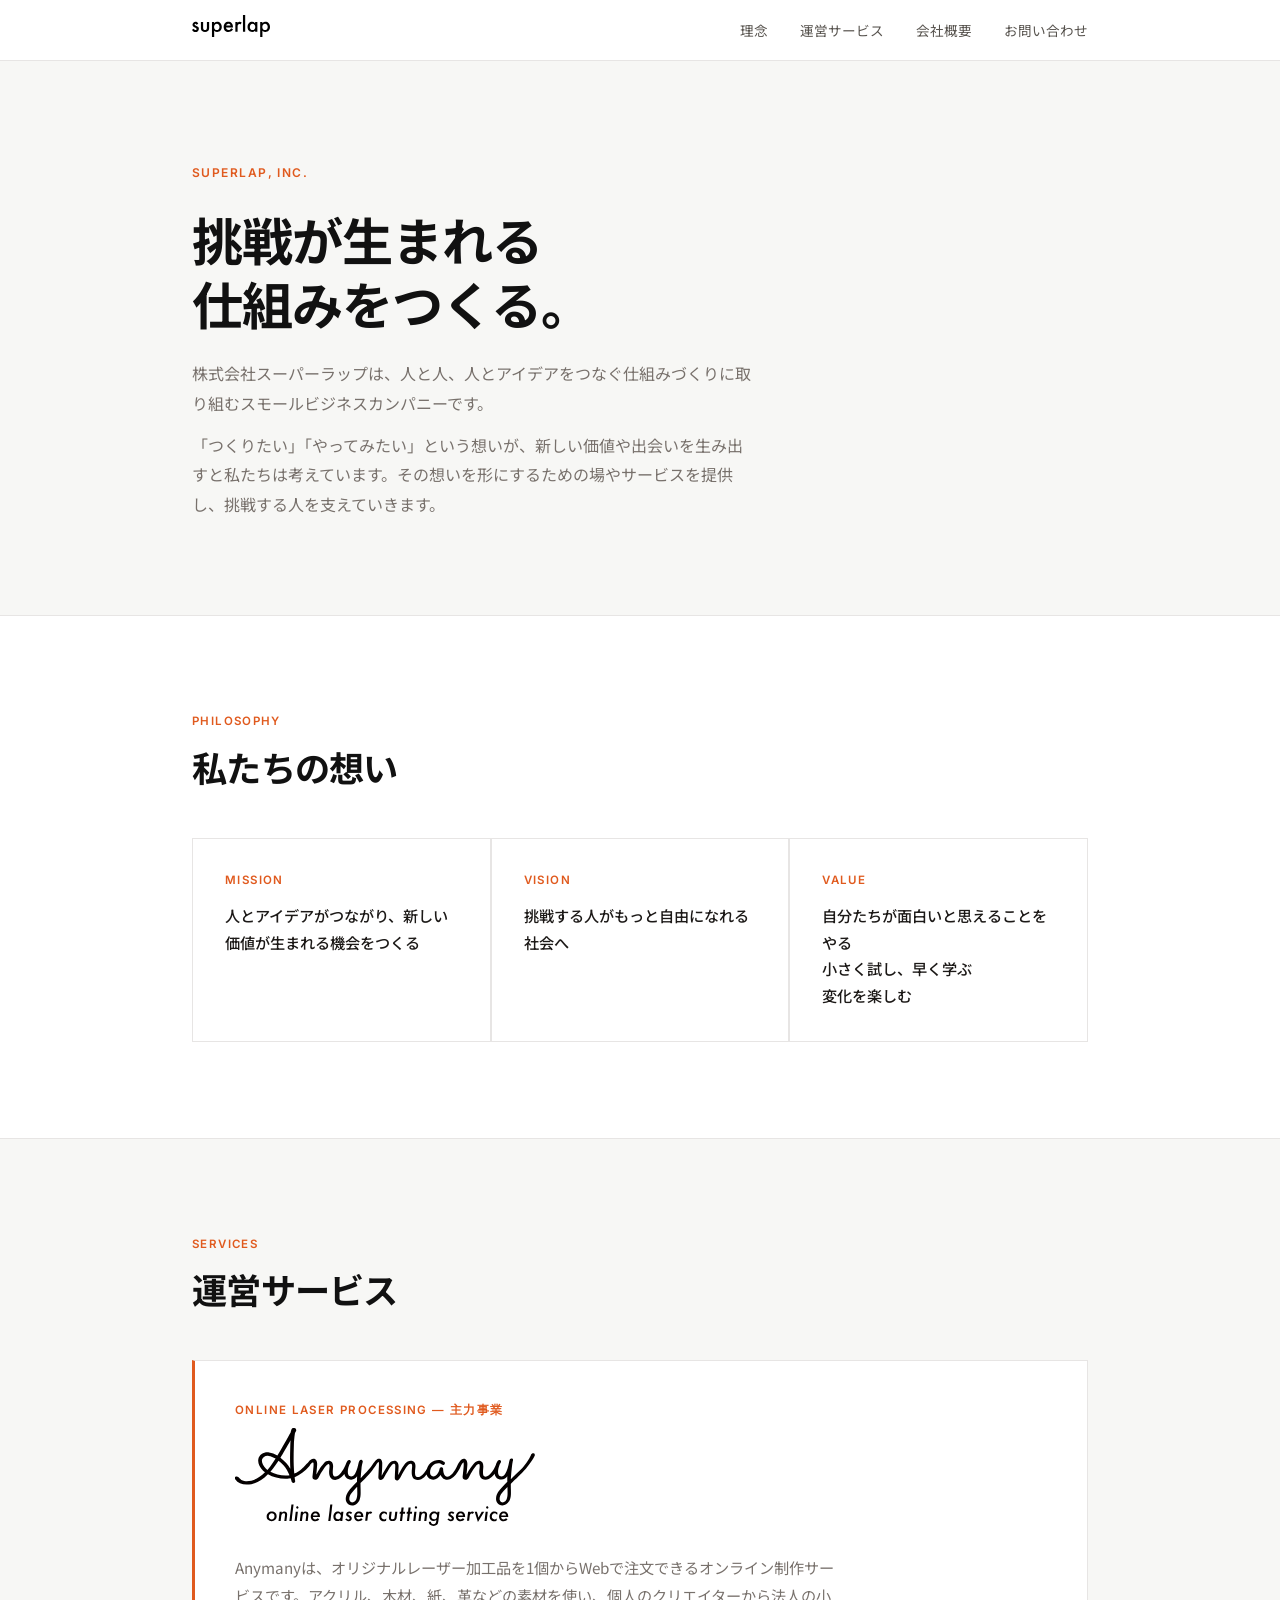
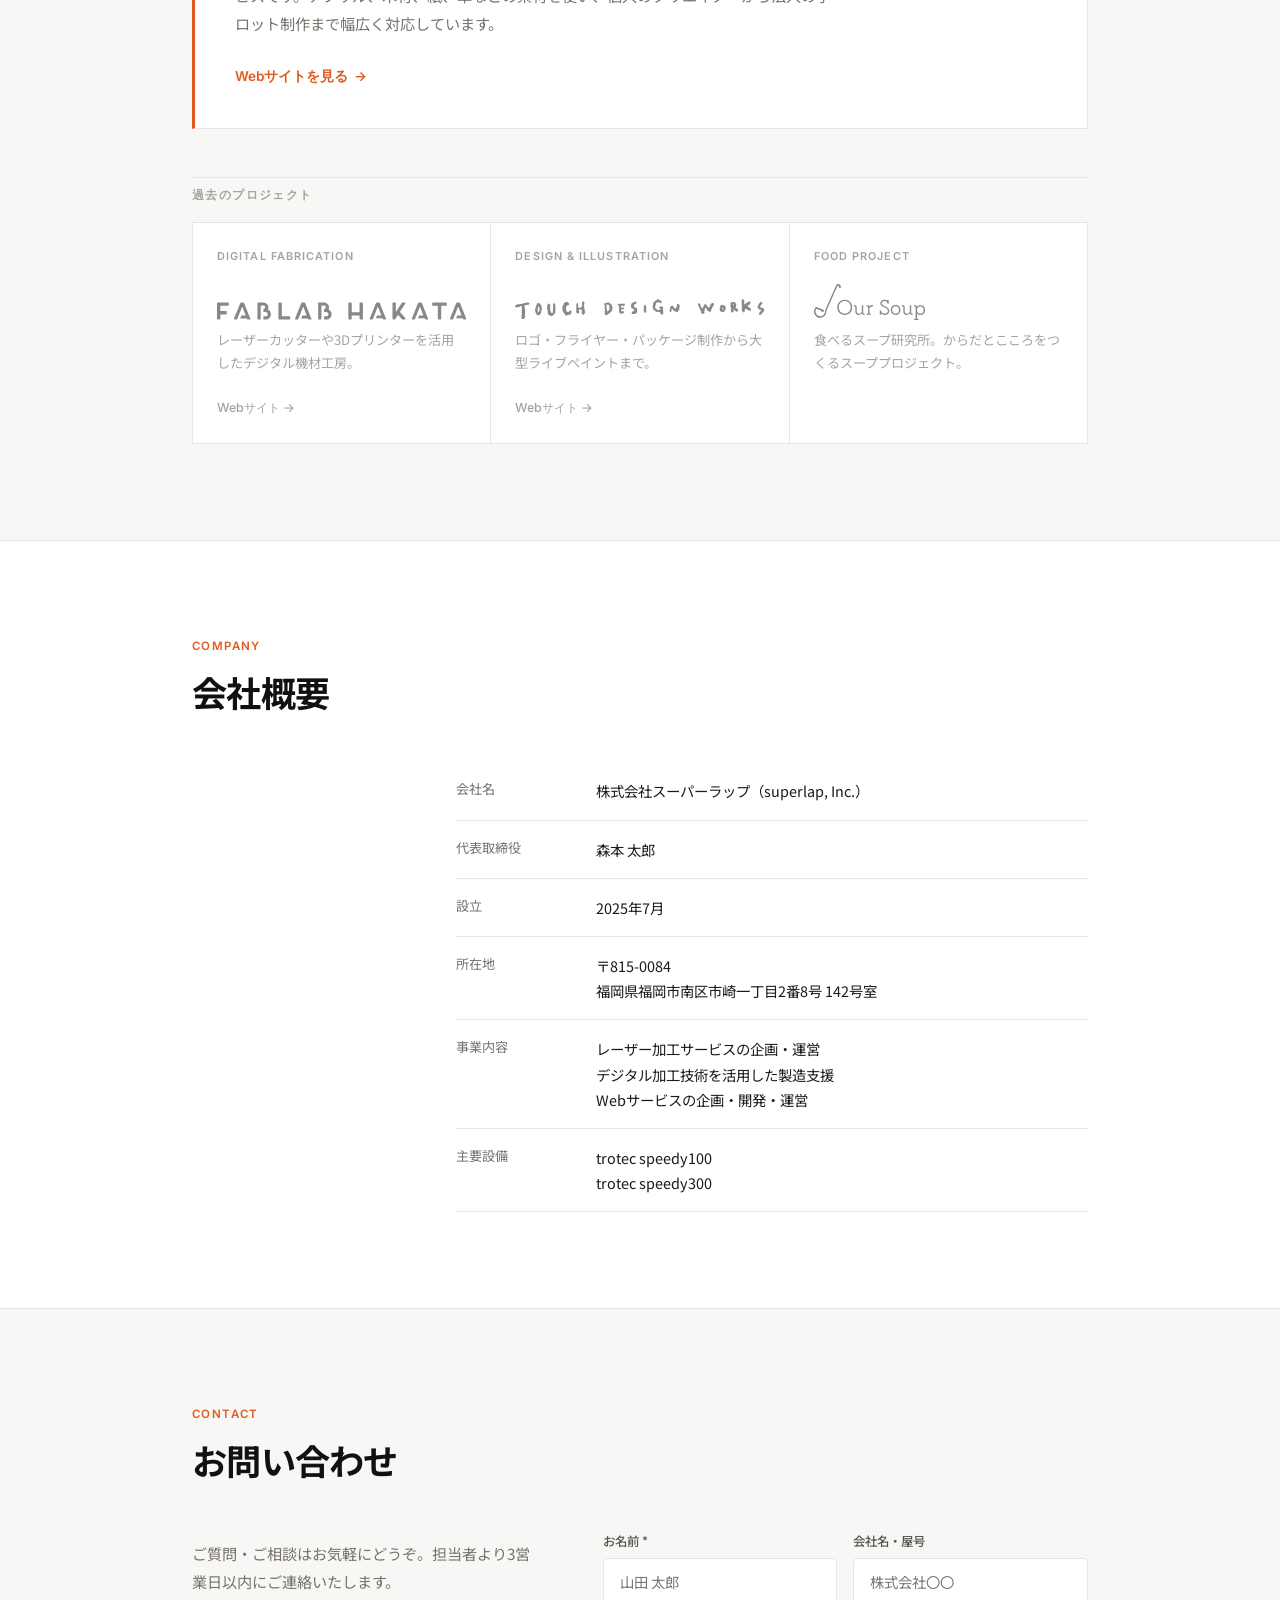
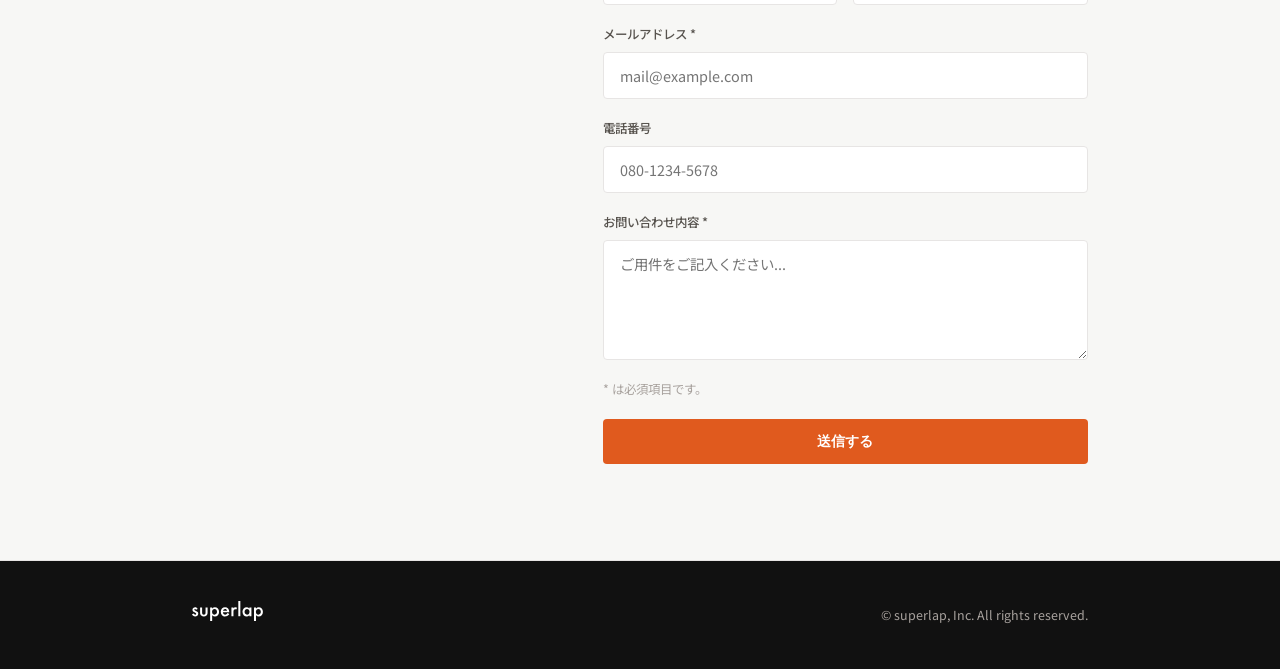
==== index.html @ 0299f4a3 "Fix Google Search Console verification meta tag Co-Authored-By: Claude Sonnet 4.6 <noreply@anthropic" ====
<!DOCTYPE html>
<html lang="ja">
<head>
<meta charset="UTF-8">
<meta name="viewport" content="width=device-width, initial-scale=1.0">
<title>株式会社スーパーラップ</title>
<meta name="description" content="株式会社スーパーラップは、福岡市を拠点に、オンラインレーザー加工サービスAnymanyを運営する会社です。人とアイデアがつながり、挑戦が生まれる仕組みづくりに取り組んでいます。">

<!-- OGP -->
<meta property="og:title" content="株式会社スーパーラップ">
<meta property="og:description" content="株式会社スーパーラップは、福岡市を拠点に、オンラインレーザー加工サービスAnymanyを運営する会社です。人とアイデアがつながり、挑戦が生まれる仕組みづくりに取り組んでいます。">
<meta property="og:url" content="https://www.superlap.net/">
<meta property="og:type" content="website">

<!-- JSON-LD -->
<script type="application/ld+json">
{
  "@context": "https://schema.org",
  "@type": "Organization",
  "name": "株式会社スーパーラップ",
  "alternateName": "superlap, Inc.",
  "url": "https://www.superlap.net/",
  "address": {
    "@type": "PostalAddress",
    "addressCountry": "JP",
    "addressRegion": "福岡県",
    "addressLocality": "福岡市南区",
    "streetAddress": "市崎一丁目2番8号 142号室"
  },
  "founder": {
    "@type": "Person",
    "name": "森本 太郎"
  },
  "hasOfferCatalog": {
    "@type": "OfferCatalog",
    "name": "Anymany",
    "url": "https://anymany.net"
  }
}
</script>

<meta name="google-site-verification" content="yY5D208FyuiALewuegzi33Jn6yeu1vlaA7QA-cS8CAo" />
<link rel="icon" href="/favicon.ico" sizes="48x48">
<link rel="icon" type="image/svg+xml" href="assets/logo/superlap_favicon.svg">
<link rel="icon" type="image/png" sizes="32x32" href="/favicon-32x32.png">
<link rel="apple-touch-icon" href="/apple-touch-icon.png">
<style>
  @import url('https://fonts.googleapis.com/css2?family=Noto+Sans+JP:wght@400;500;700&family=Inter:wght@400;500;600;700&display=swap');

  *, *::before, *::after { margin: 0; padding: 0; box-sizing: border-box; }

  :root {
    --black: #111111;
    --white: #ffffff;
    --off-white: #f7f7f5;
    --orange: #e05a1e;
    --orange-light: #f5f0ec;
    --gray-100: #f5f5f4;
    --gray-200: #e7e5e4;
    --gray-400: #a8a29e;
    --gray-600: #57534e;
    --gray-800: #292524;
    --text: #1c1917;
    --text-muted: #78716c;
    --border: #e7e5e4;
    --max-width: 960px;
    --gutter: 2rem;
  }

  html { scroll-behavior: smooth; }

  body {
    font-family: 'Noto Sans JP', 'Inter', sans-serif;
    background: var(--white);
    color: var(--text);
    line-height: 1.7;
    -webkit-font-smoothing: antialiased;
  }

  /* ========== NAV ========== */
  nav {
    position: sticky;
    top: 0;
    z-index: 100;
    background: rgba(255,255,255,0.95);
    backdrop-filter: blur(8px);
    border-bottom: 1px solid var(--border);
  }
  .nav-inner {
    max-width: var(--max-width);
    margin: 0 auto;
    padding: 0 var(--gutter);
    height: 60px;
    display: flex;
    align-items: center;
    justify-content: space-between;
  }
  .nav-logo {
    font-family: 'Inter', sans-serif;
    font-weight: 700;
    font-size: 1rem;
    letter-spacing: 0.05em;
    color: var(--black);
    text-decoration: none;
  }
  .nav-links {
    display: flex;
    gap: 2rem;
    list-style: none;
  }
  .nav-links a {
    font-size: 0.85rem;
    color: var(--gray-600);
    text-decoration: none;
    transition: color 0.15s;
  }
  .nav-links a:hover { color: var(--black); }

  /* ========== HERO ========== */
  .hero {
    background: var(--off-white);
    border-bottom: 1px solid var(--border);
    padding: 6rem 0;
  }
  .hero-inner {
    max-width: var(--max-width);
    margin: 0 auto;
    padding: 0 var(--gutter);
  }
  .hero-eyebrow {
    display: inline-block;
    font-family: 'Inter', sans-serif;
    font-size: 0.75rem;
    font-weight: 600;
    letter-spacing: 0.12em;
    text-transform: uppercase;
    color: var(--orange);
    margin-bottom: 1.5rem;
  }
  .hero-title {
    font-size: clamp(2rem, 4.5vw, 3.2rem);
    font-weight: 700;
    line-height: 1.25;
    letter-spacing: -0.02em;
    color: var(--black);
    margin-bottom: 1.5rem;
    max-width: 640px;
  }
  .hero-body {
    font-size: 1rem;
    color: var(--text-muted);
    line-height: 1.85;
    max-width: 560px;
  }
  .hero-body p + p { margin-top: 0.75rem; }

  /* ========== SECTION BASE ========== */
  .section {
    padding: 6rem 0;
    border-bottom: 1px solid var(--border);
  }
  .section-inner {
    max-width: var(--max-width);
    margin: 0 auto;
    padding: 0 var(--gutter);
  }
  .section-eyebrow {
    font-family: 'Inter', sans-serif;
    font-size: 0.72rem;
    font-weight: 600;
    letter-spacing: 0.12em;
    text-transform: uppercase;
    color: var(--orange);
    margin-bottom: 0.75rem;
  }
  .section-title {
    font-size: clamp(1.5rem, 3vw, 2.2rem);
    font-weight: 700;
    letter-spacing: -0.02em;
    line-height: 1.3;
    color: var(--black);
    margin-bottom: 3rem;
  }

  /* ========== PHILOSOPHY ========== */
  .philosophy { background: var(--white); }
  .mvv-list {
    display: grid;
    grid-template-columns: repeat(3, 1fr);
    gap: 2px;
    background: var(--border);
    border: 1px solid var(--border);
  }
  .mvv-item {
    background: var(--white);
    padding: 2rem;
  }
  .mvv-label {
    font-family: 'Inter', sans-serif;
    font-size: 0.72rem;
    font-weight: 600;
    letter-spacing: 0.12em;
    text-transform: uppercase;
    color: var(--orange);
    margin-bottom: 0.75rem;
  }
  .mvv-text {
    font-size: 0.95rem;
    font-weight: 500;
    color: var(--text);
    line-height: 1.75;
  }

  /* ========== SERVICES ========== */
  .services { background: var(--off-white); }

  /* Main card — Anymany */
  .main-service-logo { margin-bottom: 1.2rem; }
  .past-card-logo {
    margin-bottom: 0.6rem;
    height: 48px;
    display: flex;
    align-items: flex-end;
  }

  .main-service {
    background: var(--white);
    border: 1px solid var(--border);
    border-left: 3px solid var(--orange);
    padding: 2.5rem;
    margin-bottom: 3rem;
    overflow: hidden;
  }
  .main-service-label {
    font-family: 'Inter', sans-serif;
    font-size: 0.72rem;
    font-weight: 600;
    letter-spacing: 0.12em;
    text-transform: uppercase;
    color: var(--orange);
    margin-bottom: 0.5rem;
  }
  .main-service-title {
    font-size: 1.5rem;
    font-weight: 700;
    color: var(--black);
    line-height: 1.3;
    margin-bottom: 1rem;
  }
  .main-service-body {
    font-size: 0.95rem;
    color: var(--text-muted);
    line-height: 1.85;
    max-width: 600px;
    margin-bottom: 1.5rem;
  }
  .link-arrow {
    display: inline-flex;
    align-items: center;
    gap: 0.4rem;
    font-family: 'Inter', sans-serif;
    font-size: 0.85rem;
    font-weight: 600;
    color: var(--orange);
    text-decoration: none;
    transition: gap 0.15s;
  }
  .link-arrow:hover { gap: 0.7rem; }
  .link-arrow::after { content: '→'; }

  /* Past projects */
  .past-heading {
    font-family: 'Inter', sans-serif;
    font-size: 0.72rem;
    font-weight: 600;
    letter-spacing: 0.12em;
    text-transform: uppercase;
    color: var(--gray-400);
    margin-bottom: 1rem;
    padding-top: 0.5rem;
    border-top: 1px solid var(--border);
  }
  .past-grid {
    display: grid;
    grid-template-columns: repeat(3, 1fr);
    gap: 1px;
    background: var(--border);
    border: 1px solid var(--border);
    width: 100%;
    overflow: hidden;
  }
  .past-card {
    background: var(--white);
    padding: 1.5rem;
    overflow: hidden;
    min-width: 0;
  }
  .past-card-label {
    font-family: 'Inter', sans-serif;
    font-size: 0.68rem;
    font-weight: 600;
    letter-spacing: 0.1em;
    text-transform: uppercase;
    color: var(--gray-400);
    margin-bottom: 0.4rem;
  }
  .past-card-title {
    font-size: 0.95rem;
    font-weight: 600;
    color: var(--gray-600);
    line-height: 1.4;
    margin-bottom: 0.6rem;
  }
  .past-card-body {
    font-size: 0.82rem;
    color: var(--gray-400);
    line-height: 1.75;
    margin-bottom: 1rem;
    min-height: 2.9rem;
  }
  .link-muted {
    font-family: 'Inter', sans-serif;
    font-size: 0.78rem;
    font-weight: 500;
    color: var(--gray-400);
    text-decoration: none;
    transition: color 0.15s;
  }
  .link-muted:hover { color: var(--gray-600); }
  .link-muted::after { content: ' →'; }

  /* ========== COMPANY ========== */
  .company { background: var(--white); }
  .company-layout {
    display: grid;
    grid-template-columns: 200px 1fr;
    gap: 4rem;
    align-items: start;
  }
  .company-side {
    position: sticky;
    top: 80px;
  }
  .company-side-title {
    font-size: 1.1rem;
    font-weight: 700;
    color: var(--black);
  }
  .company-table {
    width: 100%;
    border-collapse: collapse;
  }
  .company-table tr {
    border-bottom: 1px solid var(--border);
  }
  .company-table td {
    padding: 1rem 0;
    font-size: 0.9rem;
    line-height: 1.75;
    vertical-align: top;
  }
  .company-table td:first-child {
    width: 140px;
    color: var(--text-muted);
    font-size: 0.82rem;
    padding-right: 1rem;
  }

  /* ========== CONTACT ========== */
  .contact { background: var(--off-white); }
  .contact-layout {
    display: grid;
    grid-template-columns: 1fr 1.4fr;
    gap: 4rem;
    align-items: start;
  }
  .contact-lead {
    font-size: 0.95rem;
    color: var(--text-muted);
    line-height: 1.85;
    margin-top: 0.5rem;
  }
  .contact-form {
    display: flex;
    flex-direction: column;
    gap: 1.2rem;
  }
  .form-row { display: grid; grid-template-columns: 1fr 1fr; gap: 1rem; }
  .form-group { display: flex; flex-direction: column; gap: 0.4rem; }
  .form-group label {
    font-size: 0.78rem;
    font-weight: 500;
    color: var(--gray-600);
  }
  .form-group input,
  .form-group textarea {
    background: var(--white);
    border: 1px solid var(--border);
    color: var(--text);
    padding: 0.75rem 1rem;
    font-family: 'Noto Sans JP', sans-serif;
    font-size: 0.9rem;
    outline: none;
    border-radius: 4px;
    transition: border-color 0.15s;
    width: 100%;
  }
  .form-group input:focus,
  .form-group textarea:focus {
    border-color: var(--orange);
  }
  .form-group textarea { resize: vertical; min-height: 120px; }
  .form-notice {
    font-size: 0.78rem;
    color: var(--gray-400);
    line-height: 1.7;
  }
  .form-submit {
    background: var(--orange);
    color: white;
    border: none;
    padding: 0.85rem 2rem;
    font-family: 'Inter', sans-serif;
    font-size: 0.85rem;
    font-weight: 600;
    border-radius: 4px;
    cursor: pointer;
    transition: background 0.15s;
    width: 100%;
  }
  .form-submit:hover { background: #c94d1a; }
  .form-success {
    display: none;
    background: #f0fdf4;
    border: 1px solid #bbf7d0;
    color: #166534;
    font-size: 0.9rem;
    text-align: center;
    padding: 1.5rem;
    border-radius: 4px;
  }

  /* ========== FOOTER ========== */
  footer {
    background: var(--black);
    padding: 2.5rem 0;
  }
  .footer-inner {
    max-width: var(--max-width);
    margin: 0 auto;
    padding: 0 var(--gutter);
    display: flex;
    align-items: center;
    justify-content: space-between;
  }
  .footer-logo {
    font-family: 'Inter', sans-serif;
    font-weight: 700;
    font-size: 0.9rem;
    letter-spacing: 0.05em;
    color: var(--white);
  }
  .footer-copy {
    font-size: 0.78rem;
    color: var(--gray-400);
  }

  /* ========== FADE IN ========== */
  .fade-in {
    opacity: 0;
    transform: translateY(16px);
    transition: opacity 0.6s ease, transform 0.6s ease;
  }
  .fade-in.visible {
    opacity: 1;
    transform: translateY(0);
  }

  /* ========== RESPONSIVE ========== */
  /* ========== HAMBURGER ========== */
  .hamburger {
    display: none;
    flex-direction: column;
    justify-content: center;
    gap: 5px;
    width: 36px;
    height: 36px;
    background: none;
    border: none;
    cursor: pointer;
    padding: 4px;
  }
  .hamburger span {
    display: block;
    width: 22px;
    height: 2px;
    background: var(--black);
    border-radius: 1px;
    transition: opacity 0.2s, transform 0.2s;
    transform-origin: center;
  }
  .hamburger.open span:nth-child(1) { transform: translateY(7px) rotate(45deg); }
  .hamburger.open span:nth-child(2) { opacity: 0; }
  .hamburger.open span:nth-child(3) { transform: translateY(-7px) rotate(-45deg); }

  .mobile-menu {
    display: none;
    position: absolute;
    top: 60px;
    left: 0;
    right: 0;
    background: var(--white);
    border-bottom: 1px solid var(--border);
    box-shadow: 0 4px 12px rgba(0,0,0,0.06);
    z-index: 99;
  }
  .mobile-menu.open { display: block; }
  .mobile-menu ul {
    list-style: none;
    padding: 0.5rem 0;
  }
  .mobile-menu ul li a {
    display: block;
    padding: 0.9rem 2rem;
    font-size: 0.9rem;
    color: var(--text);
    text-decoration: none;
    border-bottom: 1px solid var(--border);
    transition: background 0.1s;
  }
  .mobile-menu ul li:last-child a { border-bottom: none; }
  .mobile-menu ul li a:hover { background: var(--gray-100); }

  @media (max-width: 768px) {
    :root { --gutter: 1.25rem; }
    .nav-links { display: none; }
    .hamburger { display: flex; }
    .hero { padding: 4rem 0; }
    .section { padding: 4rem 0; }
    .mvv-list { grid-template-columns: 1fr; }
    .past-grid { grid-template-columns: 1fr; }
    .company-layout { grid-template-columns: 1fr; gap: 2rem; }
    .company-side { position: static; }
    .contact-layout { grid-template-columns: 1fr; gap: 2rem; }
    .form-row { grid-template-columns: 1fr; }
    .footer-inner { flex-direction: column; gap: 0.75rem; text-align: center; }
  }
</style>
</head>
<body>

<nav>
  <div class="nav-inner">
    <a href="#" class="nav-logo">
      <svg xmlns="http://www.w3.org/2000/svg" viewBox="0 0 166.44 46.94" height="22" aria-label="superlap">
        <path d="M13.37,18.64l-3.93,2.09c-.62-1.27-1.39-1.9-2.31-1.9-.44,0-.81.15-1.12.43-.31.29-.46.66-.46,1.11,0,.79.92,1.57,2.75,2.35,2.52,1.09,4.22,2.09,5.1,3,.88.92,1.31,2.15,1.31,3.7,0,1.99-.73,3.65-2.2,4.99-1.42,1.27-3.15,1.9-5.16,1.9-3.46,0-5.9-1.69-7.34-5.06l4.06-1.88c.56.99,1,1.61,1.29,1.88.58.54,1.27.8,2.07.8,1.61,0,2.41-.73,2.41-2.2,0-.85-.62-1.64-1.86-2.37-.48-.24-.96-.47-1.44-.7-.48-.23-.97-.46-1.46-.7-1.38-.68-2.36-1.35-2.92-2.03-.72-.86-1.08-1.97-1.08-3.32,0-1.79.61-3.27,1.84-4.44,1.25-1.17,2.78-1.76,4.57-1.76,2.64,0,4.6,1.36,5.88,4.08Z"/><path d="M23.74,15.13v11.83c0,3.41,1.35,5.12,4.04,5.12s4.04-1.71,4.04-5.12v-11.83h4.76v11.93c0,1.65-.21,3.07-.61,4.27-.4,1.07-1.08,2.04-2.05,2.9-1.61,1.4-3.65,2.09-6.13,2.09s-4.51-.7-6.11-2.09c-.99-.86-1.69-1.83-2.09-2.9-.4-.96-.59-2.38-.59-4.27v-11.93h4.76Z"/><path d="M47.34,46.94h-4.76V15.13h4.76v2.24c1.88-1.88,4-2.81,6.39-2.81,2.83,0,5.17,1.04,7,3.13,1.86,2.07,2.79,4.69,2.79,7.85s-.92,5.66-2.77,7.72c-1.83,2.04-4.15,3.07-6.94,3.07-2.41,0-4.57-.97-6.47-2.9v13.52ZM58.66,25.55c0-1.97-.54-3.58-1.61-4.82-1.09-1.25-2.45-1.88-4.1-1.88-1.75,0-3.17.61-4.25,1.82-1.09,1.21-1.63,2.81-1.63,4.78s.54,3.53,1.63,4.78c1.07,1.23,2.48,1.84,4.23,1.84,1.65,0,3.01-.62,4.08-1.86,1.1-1.24,1.65-2.79,1.65-4.65Z"/><path d="M87.33,26.55h-14.77c.13,1.69.68,3.04,1.65,4.04.97.99,2.22,1.48,3.74,1.48,1.18,0,2.17-.28,2.94-.85.76-.56,1.63-1.61,2.6-3.13l4.02,2.24c-.62,1.06-1.28,1.96-1.97,2.72-.69.75-1.43,1.38-2.22,1.86s-1.64.84-2.56,1.07-1.91.34-2.98.34c-3.08,0-5.54-.99-7.4-2.96-1.86-1.99-2.79-4.63-2.79-7.91s.9-5.9,2.71-7.91c1.82-1.99,4.23-2.98,7.24-2.98s5.43.97,7.19,2.9c1.75,1.92,2.62,4.58,2.62,7.98l-.02,1.12ZM82.44,22.66c-.66-2.54-2.26-3.81-4.8-3.81-.58,0-1.12.09-1.63.26-.51.18-.97.43-1.39.76s-.77.73-1.07,1.2c-.3.47-.52.99-.68,1.59h9.56Z"/><path d="M92.53,15.13h4.76v1.84c.87-.92,1.65-1.54,2.33-1.88.69-.35,1.51-.53,2.45-.53,1.25,0,2.57.41,3.93,1.23l-2.18,4.36c-.9-.65-1.78-.97-2.64-.97-2.6,0-3.89,1.96-3.89,5.88v10.68h-4.76V15.13Z"/><path d="M113.49,0v35.73h-4.76V0h4.76Z"/><path d="M134.71,15.13h4.78v20.6h-4.78v-2.16c-1.96,1.83-4.07,2.75-6.33,2.75-2.85,0-5.2-1.03-7.07-3.09-1.85-2.1-2.77-4.72-2.77-7.87s.92-5.66,2.77-7.72,4.16-3.09,6.94-3.09c2.4,0,4.55.99,6.45,2.96v-2.39ZM123.42,25.36c0,1.97.53,3.58,1.59,4.82,1.09,1.26,2.45,1.88,4.1,1.88,1.76,0,3.19-.61,4.27-1.82,1.08-1.25,1.63-2.85,1.63-4.78s-.54-3.53-1.63-4.78c-1.09-1.23-2.5-1.84-4.23-1.84-1.64,0-3,.62-4.1,1.86-1.09,1.26-1.63,2.81-1.63,4.65Z"/><path d="M150.26,46.94h-4.76V15.13h4.76v2.24c1.88-1.88,4-2.81,6.39-2.81,2.83,0,5.17,1.04,7,3.13,1.86,2.07,2.79,4.69,2.79,7.85s-.92,5.66-2.77,7.72c-1.83,2.04-4.15,3.07-6.94,3.07-2.41,0-4.57-.97-6.47-2.9v13.52ZM161.58,25.55c0-1.97-.54-3.58-1.61-4.82-1.09-1.25-2.45-1.88-4.1-1.88-1.75,0-3.17.61-4.25,1.82-1.09,1.21-1.63,2.81-1.63,4.78s.54,3.53,1.63,4.78c1.07,1.23,2.48,1.84,4.23,1.84,1.65,0,3.01-.62,4.08-1.86,1.1-1.24,1.65-2.79,1.65-4.65Z"/>
      </svg>
    </a>
    <ul class="nav-links">
      <li><a href="#philosophy">理念</a></li>
      <li><a href="#services">運営サービス</a></li>
      <li><a href="#company">会社概要</a></li>
      <li><a href="#contact">お問い合わせ</a></li>
    </ul>
    <button class="hamburger" id="hamburger" aria-label="メニュー" aria-expanded="false">
      <span></span><span></span><span></span>
    </button>
  </div>
  <div class="mobile-menu" id="mobileMenu">
    <ul>
      <li><a href="#philosophy">理念</a></li>
      <li><a href="#services">運営サービス</a></li>
      <li><a href="#company">会社概要</a></li>
      <li><a href="#contact">お問い合わせ</a></li>
    </ul>
  </div>
</nav>

<!-- HERO -->
<section class="hero">
  <div class="hero-inner">
    <span class="hero-eyebrow">superlap, Inc.</span>
    <h1 class="hero-title">挑戦が生まれる<br>仕組みをつくる。</h1>
    <div class="hero-body">
      <p>株式会社スーパーラップは、人と人、人とアイデアをつなぐ仕組みづくりに取り組むスモールビジネスカンパニーです。</p>
      <p>「つくりたい」「やってみたい」という想いが、新しい価値や出会いを生み出すと私たちは考えています。その想いを形にするための場やサービスを提供し、挑戦する人を支えていきます。</p>
    </div>
  </div>
</section>

<!-- PHILOSOPHY -->
<section class="section philosophy" id="philosophy">
  <div class="section-inner">
    <div class="section-eyebrow">Philosophy</div>
    <h2 class="section-title">私たちの想い</h2>
    <div class="mvv-list fade-in">
      <div class="mvv-item">
        <div class="mvv-label">Mission</div>
        <p class="mvv-text">人とアイデアがつながり、新しい価値が生まれる機会をつくる</p>
      </div>
      <div class="mvv-item">
        <div class="mvv-label">Vision</div>
        <p class="mvv-text">挑戦する人がもっと自由になれる社会へ</p>
      </div>
      <div class="mvv-item">
        <div class="mvv-label">Value</div>
        <p class="mvv-text">自分たちが面白いと思えることをやる<br>小さく試し、早く学ぶ<br>変化を楽しむ</p>
      </div>
    </div>
  </div>
</section>

<!-- SERVICES -->
<section class="section services" id="services">
  <div class="section-inner">
    <div class="section-eyebrow">Services</div>
    <h2 class="section-title">運営サービス</h2>

    <div class="main-service fade-in">
      <div class="main-service-label">Online Laser Processing — 主力事業</div>
      <div class="main-service-logo">
        <!-- Anymany logo -->
        <svg xmlns="http://www.w3.org/2000/svg" viewBox="0 0 167.01 54.57" style="height:clamp(56px,8.5vw,98px);width:auto;max-width:100%;fill:#040000" aria-label="Anymany"><path d="M166.43,14.17c-.72-.26-1.26.18-1.5.64-.06.11-.13.27-.22.46-.51,1.06-1.56,3.28-4.11,6.27-.55.65-1.37,1.51-2.15,2.31-1.26,1.31-3.01,2.83-4.86,4.69.06-1.05.13-2.07.22-3.04.09-1.03.18-1.95.27-2.72.08-.77.16-1.4.22-1.88l.03-.29c.08-.59.15-1.14.27-1.72.01-.06.03-.13.04-.2.03-.17.06-.35.13-.48.18-.35.1-.76-.2-1.03-.18-.15-.4-.24-.65-.24h-.03c-.25,0-.49.11-.66.28-.2.19-.27.46-.33.69l-.02.05c-.18.68-.33,1.37-.47,2.03-.09.45-.19.9-.3,1.35-.36,1.53-.84,2.8-1.47,3.87-.69,1.18-1.47,1.78-2.3,1.78-.67,0-1.13-.2-1.42-.63-.3-.43-.45-1.04-.45-1.81s.08-1.52.24-2.17c.16-.66.34-1.23.53-1.7.19-.46.36-.82.53-1.08.12-.18.19-.29.22-.35.1-.15.16-.31.16-.49,0-.24-.09-.46-.27-.65-.19-.19-.43-.28-.72-.28-.35,0-.62.14-.81.41-.05.06-.13.18-.29.43-.19.31-.4.75-.62,1.3-.03.09-.07.18-.1.27,0,0,0,.01,0,.02-.16.42-.56,1.31-.77,1.73-.22.44-.45.86-.65,1.21-.35.6-.76,1.2-1.23,1.78-.47.58-.98,1.08-1.53,1.5-.54.41-1.09.62-1.65.62-.3,0-.54-.06-.72-.19-.19-.13-.33-.3-.43-.52-.1-.23-.18-.5-.21-.81-.04-.31-.06-.65-.06-.99,0-.28.01-.57.03-.87v-.18c.03-.25.05-.5.07-.75l.07-.86c.02-.26.03-.49.03-.69,0-.83-.2-1.53-.6-2.1-.41-.58-1.04-.87-1.89-.87-.42,0-.87.12-1.35.35-.47.23-.94.61-1.4,1.12-.45.52-.89,1.08-1.3,1.66-.43.61-.82,1.18-1.18,1.75-.39.62-.74,1.19-1.05,1.74-.22.39-.42.74-.59,1.07.03-.3.06-.63.09-1,.05-.62.11-1.25.17-1.88.06-.6.11-1.2.15-1.77.04-.55.06-.96.06-1.22,0-.35-.03-.7-.11-1.04-.07-.34-.18-.66-.34-.94-.16-.29-.37-.52-.63-.7-.27-.18-.59-.27-.98-.27-.64,0-1.28.38-1.92,1.13-.62.73-1.28,1.89-1.99,3.45-.14.27-.31.59-.51.97-.2.38-.44.77-.69,1.16-.26.4-.55.8-.87,1.2-.32.4-.65.75-.99,1.05-.34.3-.69.55-1.05.73-.35.18-.7.27-1.05.27-.54,0-.96-.17-1.27-.51-.31-.35-.56-.77-.71-1.25-.16-.48-.26-.97-.31-1.46-.05-.49-.08-.88-.09-1.16-.02-.23-.12-.43-.3-.61-.19-.18-.4-.27-.65-.27-.26,0-.49.08-.68.23-.19.15-.31.35-.34.57-.11.74-.29,1.38-.56,1.93-.27.54-.57.99-.89,1.34-.32.35-.66.61-1.01.78-.35.17-.65.25-.92.25-.37,0-.68-.07-.92-.2-.25-.14-.45-.31-.59-.53-.15-.22-.25-.47-.31-.74-.06-.28-.09-.55-.09-.82,0-.82.14-1.55.41-2.16.02-.04.04-.07.05-.1.01-.02.01-.04.02-.07.29-.59.65-1.1,1.06-1.5.44-.42.93-.73,1.45-.92.53-.2,1.03-.3,1.5-.3.31,0,.6.03.84.09.25.06.46.14.64.22.18.08.32.16.42.24.1.08.17.13.2.15.19.18.43.27.71.27.26,0,.49-.09.69-.28.19-.19.29-.4.29-.65,0-.23-.1-.45-.29-.66-.01-.01-.07-.06-.16-.13l-.1-.08c-.16-.13-.39-.27-.68-.41-.29-.15-.64-.28-1.05-.41-.41-.13-.87-.19-1.36-.19-.73,0-1.49.15-2.27.44-.78.29-1.5.74-2.15,1.32-.64.58-1.18,1.32-1.6,2.19-.15.32-.27.68-.37,1.04-.2.36-.42.73-.67,1.11-.27.42-.57.83-.9,1.25-.33.42-.67.79-1.04,1.12-.37.33-.75.59-1.15.79-.4.2-.81.3-1.22.3-.38,0-.69-.07-.91-.22-.22-.15-.39-.34-.49-.58-.1-.24-.17-.51-.2-.82-.03-.31-.05-.62-.05-.94,0-.76.04-1.41.12-1.96.08-.55.12-1.08.12-1.58,0-.32-.04-.67-.12-1.02-.08-.36-.22-.68-.42-.97-.2-.29-.48-.53-.83-.71-.35-.19-.79-.28-1.34-.28-.46,0-.99.15-1.59.45-.6.3-1.24.88-1.92,1.76-.24.3-.5.68-.79,1.15-.29.47-.59.97-.9,1.5-.31.53-.62,1.07-.92,1.61-.3.54-.57,1.04-.81,1.48.02-.42.04-.86.06-1.34s.05-.94.07-1.38c.02-.45.05-.86.07-1.25.02-.38.04-.7.04-.93,0-.42-.05-.81-.14-1.17-.1-.36-.24-.68-.43-.96-.19-.27-.44-.5-.73-.66-.29-.16-.65-.25-1.06-.25s-.87.11-1.36.33c-.49.22-.97.59-1.43,1.11-.27.31-.6.76-.99,1.36-.39.59-.79,1.22-1.2,1.89-.41.67-.79,1.33-1.17,1.99-.38.66-.68,1.21-.92,1.66.08-1.11.16-2.22.23-3.32.07-1.1.11-2.31.11-3.63,0-.3-.03-.6-.1-.91-.06-.31-.17-.59-.31-.84-.14-.25-.34-.45-.58-.6-.25-.16-.55-.23-.92-.23-.62,0-1.26.37-1.91,1.12-.69.79-1.55,2.09-2.13,2.94-.53.78-1.13,1.47-1.72,2.19-1.07,1.25-2.94,3.22-4.35,4.64.04-.84.12-1.68.19-2.52.09-1.03.18-1.95.27-2.72.04-.37.12-1.95.65-3.6.16-.49.07-1.02-.42-1.26s-1.09-.07-1.36.39c-.33.58-.51,1.35-.78,2.52-.47,1.99-.9,3.32-1.54,4.41-.69,1.18-1.47,1.78-2.3,1.78-.67,0-1.13-.2-1.42-.63-.3-.43-.45-1.04-.45-1.81s.08-1.52.24-2.17c.16-.66.34-1.23.53-1.7.19-.46.36-.82.53-1.08.12-.18.19-.29.22-.35.1-.15.16-.31.16-.49,0-.24-.09-.46-.27-.65-.19-.19-.43-.28-.72-.28-.35,0-.62.14-.81.41-.05.06-.13.18-.29.43-.19.31-.4.75-.62,1.3-.03.08-.06.16-.09.24,0,0,0,0,0,.01-.11.28-.71,1.56-.91,1.96-.05.1-.1.2-.15.3-.12.24-.24.48-.37.72-.35.6-.76,1.2-1.23,1.78-.47.58-.98,1.08-1.53,1.5-.54.41-1.09.62-1.65.62-.3,0-.54-.06-.72-.19-.19-.13-.33-.3-.43-.52-.1-.23-.18-.5-.21-.81-.04-.31-.06-.65-.06-.99,0-.28.01-.57.03-.87v-.18c.03-.25.05-.5.07-.75l.07-.86c.02-.26.03-.49.03-.69,0-.83-.2-1.53-.6-2.1-.41-.58-1.04-.87-1.89-.87-.42,0-.87.12-1.35.35-.47.23-.94.61-1.4,1.12-.45.52-.89,1.08-1.3,1.66-.43.61-.82,1.18-1.18,1.75-.39.62-.74,1.19-1.05,1.74-.22.39-.42.74-.59,1.07.03-.3.06-.63.09-1,.05-.62.11-1.25.17-1.88.06-.6.11-1.2.15-1.77.04-.55.06-.96.06-1.22,0-.35-.03-.7-.11-1.04-.07-.34-.18-.66-.34-.94-.16-.29-.37-.52-.63-.7-.27-.18-.59-.27-.98-.27-1.13,0-1.95.79-2.66,1.63-.32.39-.57.66-.92,1.05-.07.05-.14.1-.2.17-.5.59-1.14,1.28-1.89,1.99-.24.21-.52.45-.77.7-1.2,1.04-2.64,2.05-4.24,2.76-.13-1.42-.23-2.93-.29-4.5-.14-3.59-.05-6.73.03-10.06l.03-1.11c.06-2.36.22-4.2.6-6.87.16-.3.31-.59.48-.89.18-.33.26-.62.23-.89-.03-.37-.21-.66-.52-.88-.31-.22-.62-.31-.93-.29-.56.04-.94.29-1.16.75-.28.61-.39,1.25-.5,1.9-.42.73-.89,1.58-1.41,2.49-2,3.55-4.45,7.91-5.95,10.28-1.56-.95-3.09-1.53-4.62-1.75-1.5-.21-3.01.12-4.16.92-1.04.73-1.71,1.8-1.88,3.01-.28,1.98.72,4.31,2.67,6.24.33.33.69.64,1.07.93-3.26,3.28-6.67,4.94-10.18,4.94h-.05c-.16,0-.31,0-.47-.02-1.1-.07-2.41-.46-3.02-1.21-.79-.96-1.81-1.9-2.76-1.21-.44.32-.29,1.11,0,1.55,1.19,1.85,3.53,2.75,6.24,2.77h.06c4.15,0,8.12-1.92,11.83-5.71,3,1.74,6.88,2.66,10.8,2.47.6-.03,1.21-.1,1.81-.23.37,1.07.57,1.8.57,1.82,0,.02.01.03.02.05,0,.03.02.05.03.07.01.03.03.05.04.08.01.02.02.04.04.07.02.03.04.05.05.07.02.02.03.04.05.06.02.02.04.04.07.06.02.02.04.03.06.05.02.02.05.03.08.05.02.01.04.03.06.04.03.01.06.03.09.04.02,0,.05.02.07.03.03.01.07.02.1.03.02,0,.04.01.07.02.05,0,.11.01.17.01.05,0,.1,0,.16-.01.02,0,.03,0,.05-.01.01,0,.02,0,.03,0,.02,0,.04-.01.05-.02.04-.01.07-.02.1-.03.03-.01.06-.02.08-.04.03-.02.06-.03.09-.05.03-.02.05-.03.07-.05.03-.02.05-.04.07-.06.02-.02.04-.04.06-.07.02-.02.04-.05.06-.07.02-.02.03-.05.05-.08.02-.03.03-.05.04-.08.01-.03.02-.05.03-.08,0-.03.02-.06.03-.09,0-.03.01-.06.01-.09,0-.03,0-.06,0-.09,0-.03,0-.06,0-.1,0-.02,0-.04,0-.06-.11-.67-.21-1.38-.31-2.12,2.88-1.12,5.72-3.24,8.27-6.24.11-.13.18-.29.2-.45.26-.31.53-.62.8-.93.23-.26.48-.52.79-.56.06-.01.17-.01.25.03.28.15.24.75.23,1.11,0,.09,0,.17,0,.23,0,.27-.02.61-.05,1.01-.03.41-.07.84-.12,1.31l-.14,1.42c-.05.48-.09.92-.14,1.33-.05.41-.09.77-.12,1.06-.03.3-.05.5-.05.61,0,.49.15.88.44,1.15.29.27.68.41,1.16.41.35,0,.69-.11,1.02-.33.32-.22.65-.64.97-1.27.15-.31.37-.72.64-1.2.29-.51.59-1.02.89-1.53.32-.54.66-1.08,1.02-1.61.36-.54.72-1.03,1.07-1.46.34-.42.67-.77.99-1.04.3-.25.56-.38.78-.38.06,0,.17.04.34.22.13.14.2.44.2.88,0,.28-.01.57-.03.86-.02.26-.05.54-.09.9-.04.34-.07.62-.09.87-.02.27-.03.52-.03.75,0,.52.04,1.03.13,1.53.09.51.26.99.51,1.4.26.43.61.77,1.06,1.04.45.26,1.04.4,1.76.4.64,0,1.26-.15,1.84-.45.58-.3,1.12-.67,1.6-1.1.49-.44.95-.93,1.36-1.46.09-.12.17-.23.25-.34.14.84.45,1.53.94,2.08.69.76,1.65,1.14,2.86,1.14.73,0,1.42-.21,2.03-.63.48-.33.91-.74,1.27-1.24,0,.01,0,.03,0,.04-.03.1-.02.26-.02.39,0,.2-.01.4-.02.6,0,.11-.01.21-.02.32-.01.26-.04.54,0,.81,0,.3,0,.6,0,.9-2.03,2.05-4.02,4.16-5.12,5.77-.81,1.19-1.45,3.13-1.03,4.76.25.97.85,1.74,1.74,2.23.52.29,1.09.43,1.67.43.38,0,.77-.06,1.15-.19,1.27-.41,2.43-1.5,2.95-2.76.67-1.62.69-3.36.65-5v-.48c-.04-1.19-.07-2.59-.08-4.05.39-.4.79-.79,1.17-1.17,1.47-1.48,3.51-3.61,4.58-4.91,1.01-1.17,1.43-1.82,2.05-2.69.53-.73,1.11-1.74,1.48-2.26.38-.52.71-.74.81-.7.08.02.09.12.14.43.05.31.06.65.05,1.02-.03.7-.07,1.45-.11,2.25-.04.8-.08,1.56-.11,2.26-.03.71-.06,1.3-.08,1.79-.02.49-.04.76-.04.8,0,.43.11.78.33,1.04.22.26.56.39,1.03.39.32,0,.65-.11.98-.35.33-.23.67-.66,1-1.28.27-.52.59-1.1.97-1.76.38-.65.75-1.29,1.13-1.91.38-.62.75-1.19,1.09-1.7.34-.51.63-.9.85-1.17.29-.34.54-.57.75-.69.22-.12.41-.18.59-.18.19,0,.36.09.5.26.15.17.22.45.22.83,0,.18,0,.44-.02.78s-.03.73-.05,1.17c-.02.44-.04.89-.07,1.37-.03.48-.06.94-.07,1.38-.02.45-.03.85-.05,1.22-.02.37-.02.67-.02.89,0,.43.11.78.32,1.05.21.27.53.4.94.4.19,0,.37-.04.52-.11.16-.07.32-.2.49-.38.17-.18.34-.42.53-.74.18-.31.41-.7.68-1.18.48-.86.95-1.71,1.42-2.54.47-.83.93-1.57,1.37-2.23.45-.65.88-1.18,1.3-1.57s.83-.59,1.21-.59c.05,0,.12,0,.21.01.1,0,.19.05.3.13.1.08.19.22.26.41.07.19.11.48.11.85,0,.34-.04.82-.12,1.44-.08.62-.12,1.29-.12,2.02,0,.55.05,1.08.14,1.58.1.5.27.95.54,1.34s.61.69,1.05.92c.44.23,1.01.35,1.71.35.65,0,1.27-.15,1.86-.43.59-.29,1.14-.66,1.65-1.11.49-.44.95-.92,1.36-1.44.03.12.07.24.12.36.18.49.44.92.78,1.28.34.37.75.65,1.23.85.48.2,1.02.3,1.61.3.75,0,1.51-.25,2.26-.75.68-.45,1.28-1.06,1.79-1.81.29.73.72,1.36,1.29,1.85.63.55,1.42.83,2.35.83.65,0,1.28-.15,1.87-.44.58-.29,1.13-.65,1.63-1.09.5-.44.96-.93,1.37-1.45.4-.52.76-1.02,1.06-1.51.3-.47.55-.9.75-1.28.19-.37.32-.61.39-.73.56-1.25,1.02-2.13,1.37-2.62.35-.48.53-.67.62-.74.04.07.08.2.11.48.03.33.05.68.05,1.03,0,.27-.02.61-.05,1.01-.03.41-.07.84-.12,1.31l-.14,1.42c-.05.48-.09.92-.14,1.33-.05.41-.09.77-.12,1.06-.03.3-.05.5-.05.61,0,.49.15.88.44,1.15s.68.41,1.16.41c.35,0,.69-.11,1.02-.33.32-.22.65-.64.97-1.27.15-.31.37-.72.64-1.2.29-.51.59-1.02.89-1.53.32-.54.66-1.08,1.02-1.61.36-.54.72-1.03,1.07-1.46.34-.42.67-.77.99-1.04.3-.25.56-.38.78-.38.06,0,.17.04.34.22.13.14.2.44.2.88,0,.28-.01.57-.03.86-.02.26-.05.54-.09.9-.04.34-.07.62-.09.87-.02.27-.03.52-.03.75,0,.52.04,1.03.13,1.53.09.51.26.99.51,1.4.26.43.61.77,1.06,1.04.45.26,1.04.4,1.76.4.64,0,1.26-.15,1.84-.45.58-.3,1.12-.67,1.6-1.1.49-.44.95-.93,1.36-1.46.09-.12.17-.23.25-.34.14.84.45,1.53.94,2.08.69.76,1.65,1.14,2.86,1.14.73,0,1.42-.21,2.03-.63.5-.33.93-.76,1.3-1.28-.04.53-.07,2.12-.02,3.11-2.03,2.05-4.02,4.16-5.12,5.77-.81,1.19-1.45,3.13-1.03,4.76.25.97.85,1.74,1.74,2.23.52.29,1.09.43,1.67.43.38,0,.77-.06,1.15-.19,1.27-.41,2.43-1.5,2.95-2.76.67-1.62.69-3.36.65-5v-.48c-.04-1.19-.06-2.09-.07-3.55.39-.4,1.72-1.76,2.1-2.15l.32-.3c.54-.51,1.15-1.08,1.65-1.56l.06-.06c.92-.9,3.17-3.16,4.35-4.53,3.11-3.64,4.61-6.52,4.81-7.03.19-.46.12-1.23-.5-1.46ZM30.94,6.85c-.07.96-.12,1.9-.15,2.93l-.03,1.11c-.09,3.36-.17,6.53-.03,10.17.02.56.05,1.11.08,1.66-.65-1.16-1.41-2.29-2.29-3.22-1.09-1.16-2.16-2.14-3.22-2.95,1.4-2.2,3.68-6.22,5.64-9.71ZM17.15,22.54c-1.54-1.52-2.34-3.27-2.14-4.7.1-.71.48-1.31,1.09-1.74.57-.4,1.29-.61,2.05-.61.19,0,.39.01.59.04,1.26.18,2.55.68,3.88,1.5-.95,1.46-1.94,2.95-2.99,4.36-.51.69-1.03,1.34-1.56,1.94-.33-.26-.64-.52-.93-.81ZM29.1,26.47c-3.41.16-6.76-.6-9.37-2.04.53-.61,1.05-1.26,1.56-1.95,1.04-1.4,2.01-2.86,2.95-4.29.9.71,1.81,1.57,2.76,2.57,1.44,1.53,2.56,3.72,3.33,5.59-.4.07-.81.12-1.23.13ZM67.56,39.64c-.31.75-1.06,1.47-1.78,1.71-.43.14-.83.11-1.2-.1-.43-.24-.7-.59-.83-1.09-.27-1.06.19-2.5.78-3.37.77-1.13,2.06-2.57,3.5-4.07.01.76.03,1.48.05,2.13v.48c.05,1.46.03,3-.51,4.31ZM151.25,39.64c-.31.75-1.06,1.47-1.78,1.71-.43.14-.83.11-1.2-.1-.43-.24-.7-.59-.83-1.09-.27-1.06.19-2.5.78-3.37.77-1.13,1.99-2.52,3.5-3.99.01.76.03,1.4.04,2.06v.48c.05,1.46.03,3-.51,4.31Z"/>
  <g>
    <path d="M23.2,49.14c0,.77-.27,1.42-.81,1.95-.53.53-1.19.79-1.98.79s-1.49-.25-2.01-.75c-.52-.5-.78-1.13-.78-1.9s.27-1.43.81-1.95c.54-.52,1.22-.78,2.04-.78s1.45.25,1.96.74c.51.49.76,1.12.76,1.91ZM22,49.08c0-.49-.14-.87-.42-1.15-.28-.29-.65-.44-1.11-.44s-.87.16-1.18.49c-.31.33-.47.74-.47,1.24s.15.9.44,1.21c.29.31.67.47,1.14.47s.85-.17,1.15-.51c.3-.34.46-.77.46-1.3Z"/>
    <path d="M26.05,46.66l-.05.47c.47-.39.94-.59,1.42-.59s.89.14,1.19.41c.29.28.43.65.43,1.13,0,.26-.02.57-.06.92l-.34,2.72h-1.18l.37-2.97c.01-.11.02-.21.03-.3s0-.16,0-.23c0-.46-.25-.69-.74-.69-.3,0-.57.09-.78.28-.18.15-.31.33-.4.54-.05.11-.09.24-.12.39-.03.16-.06.34-.09.54l-.3,2.44h-1.19l.62-5.06h1.18Z"/>
    <path d="M32.6,42.65l-1.11,9.07h-1.19l1.12-9.07h1.18Z"/>
    <path d="M35,46.66l-.62,5.06h-1.19l.62-5.06h1.19ZM35.37,44.26c0,.17-.06.32-.19.45s-.28.19-.45.19-.33-.06-.46-.19c-.13-.14-.19-.29-.19-.47s.06-.32.18-.45.27-.19.45-.19.33.07.46.2c.13.13.2.28.2.46Z"/>
    <path d="M37.9,46.66l-.05.47c.47-.39.94-.59,1.42-.59s.89.14,1.19.41c.29.28.43.65.43,1.13,0,.26-.02.57-.06.92l-.34,2.72h-1.18l.37-2.97c.01-.11.02-.21.03-.3s0-.16,0-.23c0-.46-.25-.69-.74-.69-.3,0-.57.09-.78.28-.18.15-.31.33-.4.54-.05.11-.09.24-.12.39-.03.16-.06.34-.09.54l-.3,2.44h-1.19l.62-5.06h1.18Z"/>
    <path d="M43.36,49.61c0,.37.13.68.39.92.26.24.59.36,1,.36.55,0,.98-.21,1.28-.62l.89.49c-.31.42-.62.7-.95.87-.33.17-.74.25-1.23.25-.78,0-1.41-.23-1.87-.69s-.7-1.08-.7-1.85.26-1.49.77-2.03c.51-.54,1.15-.81,1.93-.81s1.34.24,1.78.73c.44.49.66,1.15.66,1.97,0,.09,0,.23-.02.42h-3.91ZM46.08,48.66c-.13-.78-.56-1.17-1.29-1.17-.7,0-1.15.39-1.36,1.17h2.66Z"/>
    <path d="M54.23,42.65l-1.11,9.07h-1.19l1.12-9.07h1.18Z"/>
    <path d="M60.37,46.66l-.62,5.06h-1.19l.07-.55c-.51.44-1.03.67-1.58.67-.67,0-1.21-.23-1.64-.68s-.63-1.04-.63-1.77c0-.83.24-1.52.72-2.05.49-.53,1.12-.8,1.88-.8.36,0,.67.06.92.18.26.12.52.32.79.61l.08-.67h1.19ZM58.93,49.05c0-.45-.13-.81-.39-1.09-.26-.28-.59-.42-1-.42-.44,0-.82.17-1.12.52-.3.35-.45.78-.45,1.29,0,.44.13.81.38,1.09s.57.42.97.42c.44,0,.81-.18,1.13-.53.32-.36.48-.79.48-1.28Z"/>
    <path d="M65.26,47.22l-.67.67c-.31-.28-.61-.42-.87-.42-.18,0-.33.05-.45.15-.12.1-.18.23-.18.38s.05.27.15.37c.1.1.31.24.63.42.45.25.76.49.91.7.16.21.25.48.25.81,0,.48-.17.86-.5,1.15-.34.29-.78.43-1.33.43-.74,0-1.35-.33-1.84-1l.78-.54c.32.38.66.57,1.02.57.2,0,.37-.05.49-.16s.19-.25.19-.42c0-.15-.05-.27-.16-.37-.05-.05-.14-.11-.26-.19s-.3-.18-.51-.3c-.38-.21-.64-.42-.79-.62-.15-.21-.22-.47-.22-.77,0-.46.17-.84.5-1.14s.76-.45,1.28-.45c.57,0,1.1.24,1.58.72Z"/>
    <path d="M67.51,49.61c0,.37.13.68.39.92.26.24.59.36,1,.36.55,0,.98-.21,1.28-.62l.89.49c-.31.42-.62.7-.95.87-.33.17-.74.25-1.23.25-.78,0-1.41-.23-1.87-.69s-.7-1.08-.7-1.85.26-1.49.77-2.03c.51-.54,1.15-.81,1.93-.81s1.34.24,1.78.73c.44.49.66,1.15.66,1.97,0,.09,0,.23-.02.42h-3.91ZM70.23,48.66c-.13-.78-.56-1.17-1.29-1.17-.7,0-1.15.39-1.36,1.17h2.66Z"/>
    <path d="M74.3,46.66l-.05.43c.4-.38.81-.57,1.21-.57.36,0,.68.13.98.39l-.76.98c-.22-.19-.44-.28-.65-.28-.15,0-.28.03-.4.09-.11.06-.21.15-.3.28s-.15.29-.21.49-.1.44-.13.72l-.31,2.52h-1.19l.62-5.06h1.19Z"/>
    <path d="M84.66,47.15l-.15,1.21c-.24-.31-.48-.53-.7-.67-.22-.13-.48-.2-.77-.2-.45,0-.82.17-1.11.5s-.43.76-.43,1.28c0,.49.14.88.41,1.18.28.3.63.45,1.07.45s.85-.18,1.3-.54l-.16,1.25c-.46.19-.89.28-1.31.28-.74,0-1.34-.24-1.81-.72-.46-.48-.69-1.11-.69-1.88s.25-1.45.75-1.98c.5-.53,1.12-.8,1.87-.8.61,0,1.19.22,1.74.65Z"/>
    <path d="M90.43,46.66l-.36,2.94c-.03.25-.06.47-.11.65s-.09.34-.14.47c-.1.24-.27.45-.5.64-.4.31-.93.47-1.58.47s-1.12-.16-1.49-.48c-.37-.32-.56-.75-.56-1.29,0-.08,0-.18.01-.29s.02-.24.04-.38l.33-2.73h1.19l-.35,2.84c-.01.12-.03.23-.03.32,0,.09-.01.17-.01.23,0,.53.31.8.94.8.34,0,.59-.09.75-.26s.27-.48.32-.92l.37-3h1.18Z"/>
    <path d="M93.52,47.76l-.49,3.96h-1.19l.49-3.96h-.67l.13-1.1h.67l.29-2.35h1.19l-.29,2.35h1.1l-.13,1.1h-1.1Z"/>
    <path d="M97.41,47.76l-.49,3.96h-1.19l.49-3.96h-.67l.13-1.1h.67l.29-2.35h1.19l-.29,2.35h1.1l-.13,1.1h-1.1Z"/>
    <path d="M101.06,46.66l-.62,5.06h-1.19l.62-5.06h1.19ZM101.43,44.26c0,.17-.06.32-.19.45s-.28.19-.45.19-.33-.06-.46-.19c-.13-.14-.19-.29-.19-.47s.06-.32.18-.45.27-.19.45-.19.33.07.46.2c.13.13.2.28.2.46Z"/>
    <path d="M103.96,46.66l-.05.47c.47-.39.94-.59,1.42-.59s.89.14,1.19.41c.29.28.43.65.43,1.13,0,.26-.02.57-.06.92l-.34,2.72h-1.18l.37-2.97c.01-.11.02-.21.03-.3,0-.09,0-.16,0-.23,0-.46-.25-.69-.74-.69-.3,0-.57.09-.78.28-.18.15-.31.33-.4.54-.05.11-.09.24-.12.39-.03.16-.06.34-.09.54l-.3,2.44h-1.19l.62-5.06h1.18Z"/>
    <path d="M113.88,46.66l-.62,5.09c-.04.3-.08.57-.13.79-.05.23-.1.42-.16.57-.13.31-.31.59-.56.81-.48.43-1.1.64-1.87.64s-1.43-.21-1.92-.62c-.25-.21-.43-.44-.53-.71-.1-.24-.15-.59-.15-1.03h1.15c.03.48.15.82.37,1.04.21.22.55.32,1,.32.49,0,.86-.13,1.11-.39.25-.26.42-.67.48-1.24l.09-.69c-.5.38-1.03.57-1.58.57-.69,0-1.25-.23-1.7-.7-.45-.48-.67-1.08-.67-1.79,0-.81.26-1.47.78-2,.52-.53,1.18-.8,1.96-.8.38,0,.68.06.91.17.25.11.52.3.79.59l.08-.63h1.19ZM112.52,49.06c0-.46-.14-.83-.42-1.11-.28-.28-.64-.42-1.1-.42s-.86.17-1.17.52c-.31.34-.46.77-.46,1.28,0,.45.13.82.4,1.11.27.28.62.41,1.06.41.49,0,.89-.17,1.21-.5.32-.34.48-.77.48-1.28Z"/>
    <path d="M122.17,47.22l-.67.67c-.31-.28-.61-.42-.87-.42-.18,0-.33.05-.45.15-.12.1-.18.23-.18.38s.05.27.15.37c.1.1.31.24.63.42.45.25.76.49.91.7.16.21.25.48.25.81,0,.48-.17.86-.5,1.15-.34.29-.78.43-1.33.43-.74,0-1.35-.33-1.84-1l.78-.54c.32.38.66.57,1.02.57.2,0,.37-.05.49-.16.12-.11.19-.25.19-.42,0-.15-.05-.27-.16-.37-.05-.05-.14-.11-.26-.19s-.3-.18-.51-.3c-.38-.21-.64-.42-.79-.62-.15-.21-.22-.47-.22-.77,0-.46.17-.84.5-1.14s.76-.45,1.28-.45c.57,0,1.1.24,1.58.72Z"/>
    <path d="M124.2,49.61c0,.37.13.68.39.92.26.24.59.36,1,.36.55,0,.98-.21,1.28-.62l.89.49c-.31.42-.62.7-.95.87-.33.17-.74.25-1.23.25-.78,0-1.41-.23-1.87-.69s-.7-1.08-.7-1.85.26-1.49.77-2.03c.51-.54,1.15-.81,1.93-.81s1.34.24,1.78.73c.44.49.66,1.15.66,1.97,0,.09,0,.23-.02.42h-3.91ZM126.92,48.66c-.13-.78-.56-1.17-1.29-1.17-.7,0-1.15.39-1.36,1.17h2.66Z"/>
    <path d="M130.99,46.66l-.05.43c.4-.38.81-.57,1.21-.57.36,0,.68.13.98.39l-.76.98c-.22-.19-.44-.28-.65-.28-.15,0-.28.03-.4.09-.11.06-.21.15-.3.28-.08.13-.15.29-.21.49s-.1.44-.13.72l-.31,2.52h-1.19l.62-5.06h1.19Z"/>
    <path d="M138.76,46.66l-3.48,5.71-1.8-5.71h1.23l.87,3.23,1.81-3.23h1.36Z"/>
    <path d="M140.75,46.66l-.62,5.06h-1.19l.62-5.06h1.19ZM141.12,44.26c0,.17-.06.32-.19.45s-.28.19-.45.19-.33-.06-.46-.19c-.13-.14-.19-.29-.19-.47s.06-.32.18-.45.27-.19.45-.19.33.07.46.2c.13.13.2.28.2.46Z"/>
    <path d="M146.17,47.15l-.15,1.21c-.24-.31-.48-.53-.7-.67-.22-.13-.48-.2-.77-.2-.45,0-.82.17-1.11.5s-.43.76-.43,1.28c0,.49.14.88.41,1.18.28.3.63.45,1.07.45s.85-.18,1.3-.54l-.16,1.25c-.46.19-.89.28-1.31.28-.74,0-1.34-.24-1.81-.72-.46-.48-.69-1.11-.69-1.88s.25-1.45.75-1.98c.5-.53,1.12-.8,1.87-.8.61,0,1.19.22,1.74.65Z"/>
    <path d="M148.21,49.61c0,.37.13.68.39.92.26.24.59.36,1,.36.55,0,.98-.21,1.28-.62l.89.49c-.31.42-.62.7-.95.87-.33.17-.74.25-1.23.25-.78,0-1.41-.23-1.87-.69s-.7-1.08-.7-1.85.26-1.49.77-2.03c.51-.54,1.15-.81,1.93-.81s1.34.24,1.78.73c.44.49.66,1.15.66,1.97,0,.09,0,.23-.02.42h-3.91ZM150.93,48.66c-.13-.78-.56-1.17-1.29-1.17-.7,0-1.15.39-1.36,1.17h2.66Z"/>
  </g></svg>
      </div>
      <p class="main-service-body">Anymanyは、オリジナルレーザー加工品を1個からWebで注文できるオンライン制作サービスです。アクリル、木材、紙、革などの素材を使い、個人のクリエイターから法人の小ロット制作まで幅広く対応しています。</p>
      <a href="https://anymany.net" class="link-arrow" target="_blank">Webサイトを見る</a>
    </div>

    <div class="past-heading fade-in">過去のプロジェクト</div>
    <div class="past-grid fade-in">
      <div class="past-card">
        <div class="past-card-label">Digital Fabrication</div>
        <div class="past-card-logo">
          <!-- FABLAB HAKATA logo -->
          <svg xmlns="http://www.w3.org/2000/svg" viewBox="0 0 400.97 27.55" style="height:18px;width:auto;max-width:100%;fill:#888" aria-label="FABLAB HAKATA">
            <g><path d="M151.83,26l-.91-2.27h0s-9.03-22.48-9.03-22.48c-.3-.75-1.03-1.25-1.84-1.25h-2.74c-.81,0-1.54.49-1.84,1.25l-9.94,24.75c-.3.75.25,1.56,1.05,1.56h2.98c.46,0,.88-.28,1.05-.71l7.77-19.4c.09-.24.43-.24.53,0l5.25,13.07c.08.19-.06.39-.27.39h-6.6l-1.93,4.79h10.68c.12,0,.22.07.27.18l.39.97c.17.43.59.71,1.05.71h3.02c.8,0,1.35-.81,1.05-1.56Z"/><path d="M179.6,11.23c-.13-.07-.19-.22-.12-.36.87-1.89,1.07-4.1-.01-6.33C178.09,1.7,175.11,0,171.95,0h-8.19c-.46,0-.86.28-1.03.67,0,0,0,0,0,0,0,.01,0,.03-.01.04-.05.12-.08.25-.08.39v25.31c0,.63.51,1.13,1.13,1.13h3.02c.63,0,1.13-.51,1.13-1.13V5.39c0-.16.13-.28.28-.28h4.25c1.59,0,2.85,1.45,2.53,3.1-.24,1.23-1.39,2.06-2.64,2.06h-.11v5.16h3.48c1.9,0,3.48,1.53,3.48,3.48s-1.58,3.48-3.48,3.48h-3.48v5.16h3.48c4.74,0,8.64-3.85,8.64-8.64,0-3.38-1.94-6.27-4.77-7.68Z"/><path d="M5.43,5.71v7.81c0,.16.13.28.28.28h8.87c.63,0,1.13.51,1.13,1.13v3.16c0,.63-.51,1.13-1.13,1.13H5.71c-.16,0-.28.13-.28.28v6.91c0,.63-.51,1.13-1.13,1.13H1.13c-.63,0-1.13-.51-1.13-1.13V1.13C0,.51.51,0,1.13,0h16.7C18.47,0,18.97.51,18.97,1.13v3.16c0,.63-.51,1.13-1.13,1.13H5.71c-.16,0-.28.13-.28.28Z"/><path d="M117.78,23.26v3.16c0,.63-.51,1.13-1.13,1.13h-16.71c-.63,0-1.13-.51-1.13-1.13V1.13C98.81.51,99.31,0,99.94,0h3.16c.63,0,1.13.51,1.13,1.13v20.71c0,.16.13.28.28.28h12.13c.63,0,1.13.51,1.13,1.13Z"/><path d="M53.68,26l-.91-2.27h0S43.75,1.25,43.75,1.25c-.3-.75-1.03-1.25-1.84-1.25h-2.74c-.81,0-1.54.49-1.84,1.25l-9.94,24.75c-.3.75.25,1.56,1.05,1.56h2.98c.46,0,.88-.28,1.05-.71l7.77-19.4c.09-.24.43-.24.53,0l5.25,13.07c.08.19-.06.39-.27.39h-6.6l-1.93,4.79h10.68c.12,0,.22.07.27.18l.39.97c.17.43.59.71,1.05.71h3.02c.8,0,1.35-.81,1.05-1.56Z"/><path d="M81.99,11.23c-.13-.07-.19-.22-.12-.36.87-1.89,1.07-4.1-.01-6.33-1.37-2.84-4.35-4.54-7.51-4.54h-8.19c-.46,0-.86.28-1.03.67,0,0,0,0,0,0,0,.01,0,.03-.01.04-.05.12-.08.25-.08.39v25.31c0,.63.51,1.13,1.13,1.13h3.02c.63,0,1.13-.51,1.13-1.13V5.39c0-.16.13-.28.28-.28h4.25c1.59,0,2.85,1.45,2.53,3.1-.24,1.23-1.39,2.06-2.64,2.06h-.11v5.16h3.48c1.9,0,3.48,1.53,3.48,3.48s-1.58,3.48-3.48,3.48h-3.48v5.16h3.48c4.74,0,8.64-3.85,8.64-8.64,0-3.38-1.94-6.27-4.77-7.68Z"/></g>
            <g><path d="M271.8,25.92l-.91-2.26h0s-8.97-22.35-8.97-22.35c-.3-.75-1.03-1.24-1.83-1.24h-2.73c-.81,0-1.53.49-1.83,1.24l-9.88,24.6c-.3.74.25,1.55,1.05,1.55h2.97c.46,0,.87-.28,1.05-.71l7.72-19.29c.09-.24.43-.24.52,0l5.22,12.99c.08.19-.06.39-.27.39h-6.56l-1.92,4.77h10.62c.12,0,.22.07.27.18l.39.96c.17.43.59.71,1.05.71h3c.8,0,1.34-.81,1.05-1.55Z"/><path d="M339.51,25.92l-.91-2.26h0s-8.97-22.35-8.97-22.35c-.3-.75-1.03-1.24-1.83-1.24h-2.73c-.81,0-1.53.49-1.83,1.24l-9.88,24.6c-.3.74.25,1.55,1.05,1.55h2.97c.46,0,.87-.28,1.05-.71l7.72-19.29c.09-.24.43-.24.52,0l5.22,12.99c.08.19-.06.39-.27.39h-6.56l-1.92,4.77h10.62c.12,0,.22.07.27.18l.39.96c.17.43.59.71,1.05.71h3c.8,0,1.34-.81,1.05-1.55Z"/><path d="M400.88,25.92l-.91-2.26h0s-8.97-22.35-8.97-22.35c-.3-.75-1.03-1.24-1.83-1.24h-2.73c-.81,0-1.53.49-1.83,1.24l-9.88,24.6c-.3.74.25,1.55,1.05,1.55h2.97c.46,0,.87-.28,1.05-.71l7.72-19.29c.09-.24.43-.24.52,0l5.22,12.99c.08.19-.06.39-.27.39h-6.56l-1.92,4.77h10.62c.12,0,.22.07.27.18l.39.96c.17.43.59.71,1.05.71h3c.8,0,1.34-.81,1.05-1.55Z"/><path d="M234.66,1.26v25.08c0,.62-.5,1.13-1.13,1.13h-3.13c-.62,0-1.13-.5-1.13-1.13v-4.88c0-.16-.13-.28-.28-.28h-12.03c-.16,0-.28.13-.28.28v4.88c0,.62-.5,1.13-1.13,1.13h-3.13c-.62,0-1.13-.5-1.13-1.13V1.26c0-.62.5-1.13,1.13-1.13h3.13c.62,0,1.13.5,1.13,1.13v14.25c0,.16.13.28.28.28h12.03c.16,0,.28-.13.28-.28V1.26c0-.62.5-1.13,1.13-1.13h3.13c.62,0,1.13.5,1.13,1.13Z"/><path d="M302.32,27.47h-4.12c-.33,0-.63-.14-.85-.38l-6-6.86c-.12-.14-.34-.13-.45.03l-4.44,6.71c-.21.32-.56.51-.94.51h-2.17c-.62,0-1.13-.5-1.13-1.13V1.26c0-.62.5-1.13,1.13-1.13h3.13c.62,0,1.13.5,1.13,1.13v13.77c0,.14.18.19.26.08l9.49-14.46c.21-.32.56-.51.94-.51h3.63c.9,0,1.43.99.94,1.74l-8.62,13.18c-.07.11-.06.24.02.34l8.89,10.2c.64.73.12,1.87-.85,1.87Z"/><path d="M368.35,5.47h-7.54c-.16,0-.28.13-.28.28v20.59c0,.62-.5,1.13-1.13,1.13h-3.13c-.62,0-1.13-.5-1.13-1.13V5.75c0-.16-.13-.28-.28-.28h-7.68c-.62,0-1.13-.5-1.13-1.13V1.21c0-.62.5-1.13,1.13-1.13h21.17c.62,0,1.13.5,1.13,1.13v3.13c0,.62-.5,1.13-1.13,1.13Z"/></g>
          </svg>
        </div>
        <p class="past-card-body">レーザーカッターや3Dプリンターを活用したデジタル機材工房。</p>
        <a href="https://fablabhakata.com/" class="link-muted" target="_blank">Webサイト</a>
      </div>
      <div class="past-card">
        <div class="past-card-label">Design &amp; Illustration</div>
        <div class="past-card-logo">
          <!-- Touch Design Works logo -->
          <svg xmlns="http://www.w3.org/2000/svg" viewBox="0 0 330.36 26.41" style="height:22px;width:auto;max-width:100%;fill:#888" aria-label="Touch Design Works"><path d="M330.36,14.53l-.02.31-.12.76-.76.48-.03.71-.24.65-.69.04-.22.41c-.09.02-.31.05-.32.13l-.04.4c-.34-.07-.27.34-.38.46-.31.34-.67.71-.85,1.17-.8.05-.75.52-1.25.86l-.27-.14c-.07-.04-.27.32-.39.27l-.23-.09-.62-.21c-.18-.06-.56.1-.73-.18-.11-.19-.13-.62-.03-.8.09-.15.14-.27.17-.43l.13-.57c.03-.15.15-.46.22-.59l.54-.67c.25-.2.68-.34.59-.79-.04-.17.08-.59.31-.56s.35.07.47.02c.29-.12.2-.31.27-.5l.27-.82c.02-.07.13-.23.2-.21l.31.09.22-.47c.02-.05-.08-.26-.13-.24l-.2.08c-.14.06-.42.21-.57.23l-.74.14c-.01-.1-.05-.41-.14-.39l-.35.06-.66-.19-1.07-.35-.36-.53c-.06-.09-.02-.35-.03-.47-.01-.15-.36-.3-.48-.38-.02-.09-.02-.32-.1-.35l-.24-.1-.15-.82-.16-.81c-.04-.19-.04-.56-.03-.73l.49-.11.04-.57c.11-.03.28-.05.28-.12v-.36c.01-.32.25-.67.49-.9l.04-.75c.4-.13.53-.46.53-.83.49.04.85-.1,1.01-.58.15-.46,1.4-.02,1.26-.53l-.14-.53c.47-.05.84.01,1.18.21l.41.09c.12-.05.4-.12.49-.07l.18.65c.11.41.04.7.22,1.09l-.35.62c-.38.1-.69.22-.97.36l-.07.48c-.48.15-.85.39-1.11.79.02.35-.14.64-.32.92l-.37,1.2c-.09.28.33.5.54.6l.48.43c.32-.06.3-.6.58-.59.09,0,.24.12.32.19l.5.18c.11.25.36.29.61.29.06.16.14.36.24.42.25.13.72-.03.73.08l.03.24c0,.09.1.31.11.31l.27-.24c.05-.04.14.18.19.24l.59.76c-.05.47.12.97.43,1.17Z"/><path d="M245.44,13.49c.05-.23-.14-.35-.31-.47l-.5-.35c-.29-.63-.18-.91-.32-1.35-.12-.37-.29-.73-.53-1.02-.02-.1-.04-.36-.12-.41l-.42-.21c.1-.3.12-.62-.12-.85.13-.46-.24-.85-.68-.98-.27-.21-.21-.59.02-.85-.09-.33-.02-.62.23-.79l-.03-.3c-.03-.25,1.17-.29,1.87.09.11.28.28.48.47.7l.54.63c.23.27.3.54.2.9.36.38.07.92.21,1.01l.33.23.5.74.52.67c.08.19.05.57.03.88l.5.1c-.06.32,0,.72.38.86.32-.18.44-.64.57-1.04.21-.67,1.36-.87.76-1.82-.08-.13.15-.37.22-.5.16-.26.31-.42.56-.56l.4-1.2c.06-.18.34-.48.51-.53l.41.18c.09.04.23-.19.32-.22.13-.04.43-.07.55-.14.26-.16.63-.21.79.08l.43.83-.02.55.59.39c.15.05.46.06.69.07.09.3-.03.56-.16.86-.12.29.36.57.67.42l.5.45-.23.33.55.53c-.03.14-.02.26.06.4.21-.27.33-.5.46-.8l.58-.27.11-.41.35-.47c.62-.15.5-.62.79-.74.03-.04.14-.15.09-.1-.38-.4-.53-1.1-.37-1.53.43.07.63-.03.87-.27.17-.17.21-.3.07-.57l.58-.56c.18-.17.83.1,1-.14.06-.09.08-.32.1-.51l.71-.39c.7.89,1.27.66,1.44.8.29.23-.05.72.35,1.09.07.06.15.3.09.36l-.25.28c-.03.75-.51.97-.46,1.57l-.81.38s-.23.05-.27.05c.04,0,.3.58.08,1.03l-.38.78c-.22.23-.23.3-.29.66s-.32.86-.48,1.19c-.23.09-.46.19-.62.34-.32.3-.4.88-.13,1.08.3.65-.19.95-.13,1.32.04.27-.11.63-.41.5-.16-.07-.57-.26-.66-.03s-.14.57-.41.58l-.27-.16c-.07-.04-.24.07-.34.14l-.66-.05-.07-.48-.81-.37c-.38-.18-.63-.44-1.03-.49-.19-.25-.27-.62-.19-.99l-1.21-.68.31-.42-.25-.28c0-.12-.04-.36-.12-.4-.2,0-.5-.06-.52-.29s-.19-.41-.26-.57l-.3-.74-.43.76c-.12,0-.36.08-.38.18-.02.16-.09.32-.27.38l-.21.6.24.26c.06.06-.13.27-.13.36l-.03,1.45c-.39.07-.82.51-.72.92.42.32-.11.51.15,1.02l.44.85c-.41.27-.61.52-.83.88l-.46.48h-2.31c-.17,0-.47-.2-.59-.31v-.94s-.76-.33-.76-.33c-.07-.03-.19-.18-.2-.25-.05-.27.57-.26.52-.88-.02-.25.05-.39.2-.67-.04-.04-.35-.12-.44-.18l-.48-.3-.37-.76c-.09-.03-.3-.06-.32-.13s0-.29,0-.37l.18-.8Z"/><path d="M8.46,22.65c-.03-.13-.07-.44-.04-.57.06-.25.38-.44.67-.56l-.34-.72c-.12-.25.07-.49.18-.66l.3-.45c-.09-.12-.17-.23-.2-.3s.17-.25.17-.34c.02-.34-.28-.74-.57-.98-.12-.1-.07-.55.08-.62.24-.11.59-.36.5-.64-.08-.25-.12-.44-.11-.75,0-.29-.41-.5-.29-1.47.34-.19.36-.42.37-.76l.02-.79c0-.15-.09-.43-.14-.57l-.02-1.97-.36-.38c.11-.12.24-.23.44-.39l.2-.56c-.31.04-.57.11-.81.22-.06.01-.14-.14-.19-.3l-1.21.43c-.07.02-.22.11-.25.17s0,.21-.03.28c-.16.4-.75.75-1.19.52-.04-.1-.1-.28-.19-.28h-.42c-.15-.02-.36-.04-.45.01s-.19.28-.2.4c-.08.75-1.18.11-1.69.46-.19.13-.33.26-.5.25-.23,0-.4-.11-.57-.24-.03.04-.16.23-.21.2l-.22-.14-.21-.1s-.05-.19,0-.21l.25-.08s-.02-.19-.07-.18l-.28.04c-.13.02-.44.02-.55-.05-.12-.08-.2-.33-.24-.5l-.08-.3c-.04-.16.62-.35.5-.87l.39-.68.38-.07c.02-.17.05-.42.14-.5.11-.1.31-.12.48-.14l.66-.07.72-.08c.35-.54.58-.5,1.2-.46.4-.32.74-.2,1.14,0,.26.13.58-.1.88.32l.15-.59.62-.14.65.18c.2.06.34.06.54-.05.36.09.68.03.88-.3.43.08.82-.11.97-.45.61.11.91-.18.98-.14l.2.11c.07-.24.18-.42.4-.47.29-.07.67.15.9.13.34-.04.63-.15.97-.12.8.05.79-.21,1.21-.55.12-.1.19-.36.28-.64l.93.49c.24.13.55.09.8-.05.22-.12.45.48.56.43l.26-.11.55.13c.19.05.32.1.41.25l.34.6c.12.2.06.72-.02.93-.14.35-.6.29-.85.09l-.34.6c-.07.09-.37-.02-.48-.07l-.5-.22-.49.21c-.12.05-.33.27-.4.38l-.32.52-.68-.31c-.54.08-.64-.43-.76-.38l-.25.1c-.33.13-.44.5-1.46.55-.16.54.03,1.08.44,1.45l-.25.27.21.2c.05.05,0,.26-.04.32l-.48.84c0,.26.04.5.14.62.15.19.36.28.68.27.02.52-.27.99-.15,1.84l.34.39-.14.23c-.04.06.05.19.1.28.19.39.4,1.08.23,1.23l-.07.99c-.63.4,0,1.07-.56,1.33l.3.38.42.44c.06.07.15.25.13.34s-.27.11-.38.14c-.12.31-.34.82-.38,1.13l-.09.73.39.18.29.53-.04,1.07-.33.16-.02.54c-.3.04-.59.24-.7.48.14.11.26.24.22.31l-.22.35c-.12.2-.25.3-.44.44l-.04.56c-.23.02-.56-.02-.79-.05-.19-.02-.61.19-.74-.02l-.21-.34c-.17.48-.73.5-.93.32-.05-.05,0-.28-.06-.32l-.26-.19c-.35-.61-.93-.91-.61-1.76l.58-.27c-.06-.27-.24-.52-.46-.61l-.13-.49ZM.75,10.19s-.03-.08-.08-.08-.08.03-.08.08.03.08.08.08.08-.03.08-.08Z"/><path d="M195.27,10.33c.26-.14.43-.23.59-.12.18.13.21.34.16.57.18.24.26.5.1.75.11.42.11.9.02,1.34l-.17.78-.15.45c-.04.12.19.3.31.42l.08.77c.08.24.15.52.11.74l-.29.15c.38.11.64.62.68.95.03.29-.72.5-.23,1.57l-.15.41c.17.19.23.51.1.7l-.37.52-.76.27c-.29-.31-.59-.34-.92-.09l-.75-.02c-.24,0-.29-.39-.34-.55l-.31-.88c-.47-.17-.65-.6-.62-1.09l.04-.56c0-.06-.08-.23-.14-.25-.07-.03-.16.11-.22.28l-.51.05s-.19-.02-.23-.04-.05-.13-.07-.22c-.21-.15-.57-.06-.78.08l-.67-.2c-.37-.11-.65-.18-1.07-.11l-.55-.18c-.13.3-.58.46-.78.27l-.19-.31c-.19.04-.55.1-.66-.02l-.46-.49c-.04-.39-.19-.62-.58-.78-.42-.18-.38-.78-1.17-.83l-.56-.51c-.33.04-.5-.04-.7-.24-.08-.05-.3-.11-.31-.2,0-.12.03-.35.07-.45l.32-.71c.03-.06.15-.23.11-.28l-.21-.28c-.15-.2-.27-.27-.51-.38s-.29-.65-.26-.91l.07-.77c.02-.16-.1-.52-.04-.65l.65-.35-.54-.33c.16-.32.23-.53.29-.84l.35-.5c.13-.19.3-.37.26-.62l-.13-.73c-.05-.28-.16-.5-.27-.77l-.1-.24c-.07-.17.86-.71,1.75-.63.15.01.27-.32.25-.5-.03-.23.08-.36.2-.53l.43-.56c.09-.05.3-.11.35-.2s.07-.29.09-.44c.25-.04.5-.11.66-.32.3-.38.84-.12.9-.22l.13-.26.79-.03c-.02-.38.01-.61.28-.82l.55.04.06-.33c.01-.07.28-.07.35-.02.23.15.59.24.92.24.23,0,.3.37.25.62l1.92.99c.13-.1.33-.19.43-.13l.79.41-.06.55c-.01.12.27.29.31.41l.2.58c.07.19,0,.6,0,.85-.39.12-.59.37-.67.73l-.38.1c-.14.04-.49.17-.61.07-.2-.16-.45-.4-.56-.57-.15-.28-.24-.41-.54-.46l-.75-.15-.07-.5c-.29.29-.52.36-.85.34-.28.15-.61.33-.93.39l-.85.16c-.15.18-.36.31-.64.24-.14.03-.32.09-.41.14-.27.16.02.64-.35.82-.07.03-.19.09-.17.13l.09.18.12.22-.11.26.14.36c.06.16-.59.34-.53,1.37l-.24.45c-.2.07-.49.26-.55.44-.15.47.05.79.21,1.17l.24.56c.14.32.13.72-.12,1.01l.59.55c.2.19.4.3.6.54l.19-.13c.05-.03.11.13.14.2l.08.23c.02.06.22-.06.28-.03,0,0,.43.22.43.22.47.3.8.81,1.3,1.05.07.04.15.07.23.05.09-.01.17-.09.26-.07.11.01.19.14.3.13.53-.04,1.03-.85,1.54-.33l.6-.63.04-.7c.31-.13.41-.52.25-.78-.14-.23-.56-.37-.79-.11h-.59s-.1-.28-.1-.28c-.02-.06-.21-.07-.31-.07-.07,0-.16-.19-.13-.26.02-.07.11-.11.24-.2.1-.08.24-.32.29-.47.11-.3.48-.43.77-.62l.45-.3.72-.14.7-.2.34.29c.2.16.53-.22,1.03-.14l.08.49Z"/><path d="M312.88,14.14c.09.25-.12.52-.42.56l-.06.58-.91.46c-.23.12-.46-.08-.61-.18l-.6-.37c-.6-.37-.81.15-1.49,0-.09-.56-.78-.4-1.06-1.35l.31-.32c-.38-.21-.81-.2-1.11,0l-.3.19c-.08.05-.22-.17-.24-.29l-.77-.28-.1-.49-.21.32c-.16.25-.57.36-.88.43.53.37.08.77.27,1.04.13.18.26.58.05.7-.87.03.1.45-.4,1.16l-.03.65c-.44-.03-.54.1-.7.4-.13.23-.62.23-.83.3-.29.09-.39.12-.68,0-.74-.32-.09-.74-.7-1.48l-.48-.09c.26-1.2-.6-1.12-.78-1.95-.07-.34.16-.45.42-.58.34-.57-.4-1.08-.24-1.45l.39-.87.12-.23c.03-.05-.19-.17-.19-.23v-1.22c.19-.34.2-.54.08-.91l-.41-1.25c-.04-.11.05-.4-.06-.46-.11-.05-.28-.13-.34-.19s-.03-.31.02-.4c.32-.53.75-.47.92-.88.04-.09-.17-.25-.21-.34l-.39-.87c-.06-.17-.01-.58,0-.72l.3-.2c.07-.04.03-.29-.02-.33l-.24-.13c-.2-.11.31-.65.12-.97-.17-.28-.18-.55.05-.79l.59-.6c.07-.07.39-.01.43-.1l.17-.35c.29-.22.47.1.67.28s.61.33.76.53l.34.47c.12.16.26.3.27.48s-.11.34-.29.55c.38.12.82.49.7.9-.1.37-.48.65-.75.89l-.15.43.58.62.17.55c.03.1.05.39-.03.46s-.23.15-.4.23c-.02.03-.1.17-.06.11l.32.1c.06.02,0,.29.04.33.12.12.44.27.63.33v-.67s.59-.06.59-.06l.31-.46c.16-.24.36-.39.62-.56.16-.1.4-.36.61-.16l.49.47.23-.53.02-1.15h1.26c.26.01.63-.2.9-.28.21-.06.32-.15.4-.33l.3-.05c.08-.01.14-.16.21-.23l.35-.39c.08-.09.35,0,.45.15.25.37.93-.07,1.07.52.06.25-.18.47-.46.5l.18.68c.03.12.18.41.09.51l-.45.5c.44.7-.21.75-.43,1.37l-.61.04-.75.75-1.16.02-.24.65.19.34c-.3.36-.25.65-.08.98.15.31.3.48.66.52l.49.23c.02.32.19.39.47.44l.63.3c.06.03.27,0,.31.03.05.05.08.15.13.32l.76.04c-.02.38.12.64.44.85l.05.65c.13.27.21.39-.02.69l.41.11Z"/><path d="M42.81,9.55l.16-.6-.15-.56c-.28-.11-.41-.61-.21-.8.31-.04.52-.11.64-.42l.4-.36c.13-.12.23-.27.34-.46l.76-.13.15.37.42-.46.21-.2c.06-.06.29.05.29.14,0,.18.11.33.3.46.11.07-.11.32-.24.44-.16.16.04.72.26.76l.52.1c-.02.32.12.56.25.69.07.07.14.36.07.42l-.31.22.15.41c.03.09-.25.19-.35.22.04.07.15.28.15.38l-.05,1.55c.23.3.2.66,0,.93l.09.63.05.63c.02.21.07.3.33.37l-.12.32c.02.09.14.3.11.39s-.16.2-.3.34l.2.62c.15.09.31.16.37.25.32.43-.61.96.23,1.22.18.36.42.72.86.85.4.12.21.82.95.73l.35-.04c.09-.01.09-.26.14-.34.08-.14.27-.43.18-.55s-.26-.29-.23-.39.22-.25.32-.29l.28-.12c.13-.06-.31-.39-.4-.66l.36-.2c.17-.09-.22-.62-.17-.67l.27-.32c-.3-.17-.52-.52-.35-.8.09-.04.29-.08.3-.16l.07-.41c.04-.22.35-.67,0-.84l-.29-.14c-.06-.03-.09-.24-.03-.27l.28-.12c.06-.03-.01-.23-.06-.29-.31-.38.26-.54.29-.79,0-.09-.1-.3-.11-.4l-.14-.93-.13-.31c-.03-.08.13-.14.33-.16.18-.51-.12-.92.22-1.33l-.69-.07c0-.2-.03-.58.03-.74l.22-.56.29-.44c.06-.09-.26-.25-.4-.29.3-.57,1.29-.95,1.39-.75.17.33.47.5.86.4.16.14.4.35.49.51l.38.62-.1.84c-.03.21-.08.45-.15.62.16.15.27.37.32.62.09.08.24.2.28.3.09.25-.39.5-.34.6l.16.31c-.54.77.55,1.13-.07,1.85-.14.16-.05.27-.04.48l.04,1.13c0,.1.12.37.22.37h.5s-.45.95-.45.95c-.43.06-.3.49-.15,1.03-.17.22-.25.46-.35.7l-.11.27c-.02.06.15.15.21.18l.27.47c-.11.34-.41.54-.75.55l-.1.32c-.02.07-.2.12-.26.16-.18.71-.71,1.29-1.23,1.82l.16.23c.04.05-.1.15-.16.21l-.41.37-.29.06c-.08.02-.11.13-.18.3l-.67-.06c-.29-.03-.44.19-.56.43l-.52.42c-.14.11-.93-.1-1.04-.29l-.16-.28c-.04-.07-.3.11-.37.08l-.74-.39c-.2-.11-.32-.2-.52-.29l-.79-.33c-.03-.14-.1-.43-.09-.4l-.39.27c-.08.06-.28-.13-.31-.22-.18-.5-.56-.37-.7-.68-.12-.28.59-.34.48-.85l.15-.3c-.24-.07-.42-.12-.54-.19-.23-.15.08-.48-.18-.92-.23-.39.04-.75.49-.95-.15-.17-.34-.27-.53-.36-.38-.18-.31-.66-.32-1.01s.05-.65.22-.94l-.35-.45.34-.67-.79-.38v-1.82s.39-.71.39-.71c-.33-.35-.23-.61-.11-1.03Z"/><path d="M73.68,20.35c-.28.12-.43.2-.57.38l-.74.16c-.35.08-.97.08-1.3,0-.35-.15-.46-.14-.77-.03-.42.15-.8.24-1.1.66-.07.1-.28.24-.4.25-.15.01-.35-.13-.5-.26l-.17.24c-.52-.21-.69.37-1.01.32-.24-.04-.19-.73-.64-1.28v-.52s-.88-.85-.88-.85l-.59-.29c-.03-.33-.1-.48-.26-.7l-.37-.51-.05-.63-.17-.57-.25.15c-.18.11-.32-.54-.77-.84l-.19-.67.18-.4-.53-.15v-.64c.38-.25.32-.67.44-1.01l.13-.37c.03-.1-.2-.23-.28-.28l-.37-.52c-.07-.1.15-.3.29-.39l.16-.49.05-.75.14-.29c.06-.13-.3-.22-.34-.54-.01-.09.22-.19.28-.26l.32-.37c.48-.55.79-.48.85-.8-.27-.15-.39-.56-.16-.69.17-.09.5-.2.38-.45-.12-.26-.15-.45-.04-.7l.34-.78.1-.39c.81.06.94-.55,1.67-.21-.13-.43,0-.71.37-.82l.39-.29.81-.05c.1,0,.3-.15.38-.13s.21.12.3.21l.6.62c1.15.08,1.62.74,2.14,1.63l.45.78-.53.29.26.2c.05.04.02.22-.04.24l-.81.22-.24.38c-.06.09-.39.05-.5.07-.32.14-.72.35-1.09,0l-.09.68c-.11.18-.19.35-.28.54l-.37.44c-.08.1-.42.19-.46.32l-.2.65c-.08.25-.11.47-.28.62-.04.04-.17.18-.13.2l.25.11.32.11c.17.06-.09.48-.08,1.19v1.11c.01.2-.25.54-.3.8-.02.13.3.22.45.25.16.03.49.31.49.48v1.12c.41.18.78-.14,1.33.21l.51.05c.21.09.31.06.51.03,1.17-.15.51-1.04,1.39-1.04l.56-.36c.03-.46.48-.79.88-.85l.56.18c.08.11.21.27.33.37l.13.41c.33.05.45.27.42.61-.01.17-.07.29-.25.43.17.07.32.49.18.64-.06.06-.29.11-.31.19-.01.1.11.29.19.4-.1.2-.32.56-.34.77l-.03.31c0,.07-.23.04-.31.06l-.38.09c-.34.08.26.85-.01.96ZM67.2,20.65c-.04-.18-.28-.2-.31-.02l.31.02Z"/><path d="M86.27,13.68s0,.1,0,.14l-.53.15c-.07.02-.25.1-.29.04l-.18-.34c-.27.25-.41.37-.82.39-.12.38.39.63.34.75l-.11.29c-.19.5.09,1.01.48,1.32.1.08.17.35.16.47,0,.13-.2.3-.31.42l.16.59-.54.11.17.36c.04.09-.2.21-.27.3l-.31.41c-.06.08-.29.19-.4.18-.24-.03-.6-.54-.79-.33-.06.07-.06.19-.08.43,0,0-.65.03-.65.03-.02-.18.05-.41,0-.57-.11-.31-.73.04-.88-.6l-.15-.66-.17-.62c-.14-.13-.37-.49-.22-.62.05-.05.22-.1.27-.13.17-.09-.16-.56.17-1l.37-.5c-.2-.39-.68-.34-.77-.64-.03-.1.08-.28.18-.42-.45-.51.08-1.48.01-1.44l.25-.15c.3-.18-.31-.82-.03-1.34l.47-.18s-.41-.6-.41-.6c-.18-.02-.42-.01-.31-.28.07-.18.28-.18.34-.34.04-.1-.04-.27-.1-.4l-.11-.45c-.05-.19-.11-.44-.1-.58.34-.02.45-.25.47-.47-.38.02-.48-.08-.5-.32-.02-.28.12-.42.43-.47-.1-.19-.2-.41-.21-.5.3-.07.48-.11.63-.25.17-.16.23-.41.23-.7,0-.11.33-.18.39-.09.12.65.82.35.75,1.2l.39.47.25.42c-.5.16-.53.54-.56.93-.03.31-.08.32,0,.59.03.1.14.13.17.21.05.11-.07.2-.05.32.13.04.18.03.31-.02.16.3.29.74.18,1.02-.21.56-.23,1.26.13,1.67l.26-.24c.05-.05.23.08.28.11.44-.24.54.06.85,0,.34-.07.09-.7.29-.69h.94c.09,0,.28-.17.35-.12l.4.27.08-.39c.24-.22.39-.41.55-.73.07-.13.41-.16.53-.11l-.04.17s.02.13.06.12c.05,0,.17-.08.19-.12l.2-.39c-.3-.35-.23-.73-.08-1.11l.2-.48-.29-.13c-.02-.32-.07-.57-.17-.85l.21-.61.29-.22-.49-.17-.03-.33c0-.07-.21-.09-.29-.12-.08-.03.04-.28.13-.3.26-.06.4-.22.38-.45s-.11-.34-.41-.46l.33-.42.31-.36.94-.03.03-.65c.29-.03.5.03.75.12l.35.11.03.37c0,.09.28.07.42.06l.06.59c.21.18.32.36.31.59,0,.29-.07.47-.36.71l.37.88-.67.66c-.04.41-.09.93-.06,1.34.12.25.13.36.02.62-.05.21.23.59.42.75v.66c.21.27.18.43.01.72l-.27.47s-.17.1-.21.12c-.06.03.09.17.15.2l.45.27-.02,1.35.66.68c-.06.46.36.54.34.81-.02.3-.4.42-.55.77l.35.19c.15.08-.55.75-.25,1.51l.33-.27c.07-.05.31.16.28.24-.3.78-.8,1.05-.72,1.64l-.75.48-.32.97c-.02.06-.12.19-.16.22-.06.04-.19-.03-.28-.06l-.87-.31c-.37-.13-.63-.31-1.06-.34l-.03-.87c-.29-.29-.51-.56-.66-.92l.4-.26-.05-1.18c0-.19-.21-.52-.32-.77l.4-.26c-.12-.1-.24-.59-.08-.69.37-.08.37-.71.19-.95-.07-.1-.32-.15-.46-.15h-1.02c-.26-.37-.66-.08-.67-.15l-.03-.21-.11-.47c.06.25-.4.21.04.5"/><path d="M122.36,20.74c-.32-.09-.49.3-.66.37l-.98.42c-.06.02-.22.04-.24-.01l-.11-.27c-.08-.19-.57-.28-.7-.43l-.46-.63c-.13-.18-.21-.26-.43-.4-.02-.08,0-.39.05-.52l.31-.81.5-.17-.63-.25-.17-.6-.03-.72c-.13-.25-.21-.52-.08-.76.11-.2.44-.25.7-.25-.2-.44.26-.72.07-1.03-.06-.1-.22-.16-.42-.25-.01-.1.02-.36.05-.56.06-.42-.89-.86-.37-1.57l-.19-.46c-.04-.11.21-.29.25-.41l.23-.58c-.21-.49-.22-1.09.04-1.54-.11-.73.52-.85-.14-1.19-.02-.08-.03-.32-.1-.35l-.33-.13c-.09-.04-.12-.27-.19-.33-.08-.07-.29-.11-.45-.15-.18-.14-.37-.64-.24-.85.24-.41.69-.38,1.09-.4l.92-.48,1-.52c.32.09.58.09.8-.19.32-.4.56.28.9.22.12-.02.23-.25.29-.44,1.18.38,1.75-.45,2.17.47.18.4,1.06.86,1.63,1.04.29.09.53.33.64.64.13.35.6.08.84.37.1.11.1.33.07.54l.13.5c.02.55.09.93.47,1.18.16.1-.02.5-.09.65.07.26.19.74.37.86l.91.62-.38.66c.02.93-.88,1.02-.31,1.56-.35.24-.41.51-.37.91l-.2.61-.4.22c.18.36.11.64-.23.84l.15.33-.22.48c-.29.06-.47-.1-.69-.37-.3.88-1.12.65-.72,1.05l-.46.49c-.14.21-.29.59-.6.59-.36,0-.84,0-.99.38s-.34.54-.65.75c-.25.16-.43.21-.79.22h-.27c-.08,0-.09.24-.09.31v.23s-.17.1-.21.09ZM124.5,14.91l.4-.9.37-.84c.18-.4-.25-.26-.26-.77-.01-.41.14-.73.43-1,.21-.19-.24-.71-.78-.9l.25-.66.48-.51c-.19-.65-.89-.37-.92-1.44l-.82-.32c-.1-.1-.24-.35-.37-.32l-.55.14c-.43.11-.72-.18-1.08-.44-.11-.07-.31.23-.35.36l-.18.51.44.96c.03.07.02.31-.04.35l-.27.16c-.06.27-.19.52-.32.8-.16.32.24.76.49.98.09.08.08.38,0,.44l-.46.31.61.25c.15.14.06.64-.03.83-.03.06.05.31.12.3l.28-.03c.09.12-.06.39-.2.49l.08,1.39.15,1.19c0,.06.1.23.14.19l.12-.13c.13-.15.29-.19.53-.09l1.08-.93.67-.36Z"/><path d="M30.9,21.4c-.07.14-.37-.24-.94-.2-.19.01-.39-.05-.53-.13-.07.11-.19.31-.29.3-.12,0-.39-.05-.45-.07.02-.23.03-.56-.09-.64-.14-.09-.36-.17-.4-.28-.05-.16.01-.46.14-.49l.5-.13-.46-.32v-.65s-.82-.39-.82-.39c-.29-.14-.41-.4-.24-.69.07-.12.1-.39.07-.46l-.29.14c-.06.03-.22-.11-.21-.19l.09-.86c-.42-.36.07-.77-.37-1.55l.16-.25c.04-.06-.13-.18-.16-.25l-.31-.63.31-.54.32-.45c.07-.1.41-.18.38-.3l-.11-.37c-.02-.08.12-.22.19-.31-.03-.32,0-.67.12-.96.03-.08-.02-.32.04-.35l.3-.14c-.12-.67.2-.72.19-1.05-.03-.59.53-.47.49-.68l-.05-.33-.42.02-.04-.6s.63-.28.63-.28c.15.12.4.17.57.07.09-.06.19-.17.18-.29s-.17,0-.19-.09c-.1-.27-.01-.71-.01-1,.31-.32.7-.47,1.12-.53l.59-.08c.16-.02.4-.24.62-.16.15.06.3.34.42.45l.55.26h.58s.39.6.39.6l.06.75c.53-.02.74.31.84.77.04.19.37.38.58.5l-.14.46-.07.65c-.06.09-.19.29-.13.37s.26.24.3.23l.06-.28s.19-.07.21-.03l.25.52-.24.18s.17.15.17.2c.06.55.43.66.35.74l-.19.17c-.04.3.18.67.33.95-.1.2-.18.45-.16.71.02.24-.26.42-.5.46.07.13.18.37.19.46-.14.14-.25.32-.2.42.06.11.26.24.38.26l.27.05c.07.01.02.24-.01.23h-.34c-.08.01-.14.2-.19.29-.06.03-.24.06-.25.13l-.04.32-.34.17c-.08.04-.29.62-.18.91l.18.48.03.97-.65.05-.04.37v.91s-.44.04-.44.04c-.08,0-.1.24-.13.28l-.3.1c-.08.03.12.5,0,.54-.06.02-.18.04-.24.03h-.29c-.08-.02-.13.18-.19.24l-.36.38c-.16.08-.56-.11-.69-.26l-.19-.23s-.16.13-.19.19l-.08.17ZM31.73,16.82c-.05-.18-.06-.36.05-.44.53-.42.1-.72.39-1.07.19-.03.37-.06.47-.1s.19-.39.07-.71c-.02-.05-.16-.02-.16,0l-.04.33c0,.06-.21,0-.24-.06s-.02-.2.03-.24l.36-.22c-.42-.33-.13-.62-.09-.91l.14-.95c-.34-.24-.5-.65-.27-1.03l-.38-.69c-.11-.2-.23-.39-.29-.62-.59-.23-1.21.09-1.61.61.03.15.2.45.3.53.19-.07.34-.12.42-.07.26.16-.17.54-.16.94l-.4.33c-.07.06-.45.35-.45.36-.09.24.22.3.22.34,0,.19-.01.39-.02.58-.09.06-.29.16-.31.25s.04.24.09.34l.24.49c.47.52-.46.99.29,1.36.11.05.21.58.26.71.04.11.53.19.2.45.15.15.33.28.5.42l.58-.61c-.07-.09-.13-.21-.17-.34ZM35.29,11.67c-.08-.13-.23-.26-.39-.33-.08.04-.05.31.03.39.07.06.34.02.36-.06Z"/><path d="M290.98,14.77c-.14-.22-.39-.36-.64-.45l-.3-.81-.53.21.02.83.28-.08s.05.19.03.23l-.22.54-.1.26c-.05.13.37.32.36.55,0,.11-.13.29-.2.4l-.44.65c-.14.2-.19.34-.28.63-.08.03-.4.03-.52-.02l-.28-.12c-.08-.03-.15.18-.18.31l-.52.02c-.17-.63-1.06-.34-.89-1.15l-.26-.63-.02-.97c-.22-.04-.41-.08-.52-.16s-.23-.38-.12-.46l.24-.17c.05-.04-.07-.23-.06-.29l.21-.58.45-.93-.48-.53-.07-.79c-.07-.22-.11-.43-.11-.67l-.28-.18c-.15-.09.08-.68-.2-1.33.52-.73.09-1.12.63-1.45-.02-.12-.23-.25-.4-.32-.15-.2-.09-.64.05-.86l-.25-.82c-.07-.22.35-.46.55-.42.62.11.35-.72.54-.94.06-.07.34-.1.36-.19l.11-.5.83.23.75.31c.43-.3.91-.24,1.29-.04.24-.09.58-.13.82-.09.03.11.04.22.08.24l.29.12c.17.07.36.15.58.19.16.36.46.72.85.88l.29.48.1.3.47,1.02-.32.24c-.06.05-.02.29.05.33.11.05.26.17.26.25,0,.14-.14.24-.33.29l-.03.58-.19.53-.12.25c-.15.3.72.5.34,1.22h-.65s-.22.62-.22.62l.65.23.78.05c.02.12,0,.36.08.41l.33.21c.11.27.29.42.51.59.27.2.49.45.84.45.01.23.09.46.24.6l.42.41c.1.09-.05.39-.08.54-.06.31-.11.57-.37.77l-.62.47-.25.19c-.06.04-.22-.03-.37-.11l-.49.47h-.78s-.49-.48-.49-.48c-.14-.38-.43-.64-.83-.78-.09-.37-.33-.63-.66-.77ZM289.8,7.55l.03-1.18-.35-.13c-.29-.11-.72-.15-.98-.09l.2.77.3.72c-.31.2-.49.56-.29.94.4.03.39-.58,1.09-1.03Z"/><path d="M159.12,19.37c-.34.06-.69.15-.84.51l-1.9.03c-.22,0-.53.33-1.24-.45-.18-.2-.77-.29-.75-.73l.25-.56c.16-.36.35-.65.24-1.07l.37-.64.78-.06.7-.17.65-.16c.13-.19.21-.57.23-.83l.42-.48c-.26-.53-.75-.17-.73-.94,0-.27-.4-.43-.59-.56l-.63-.41c-.3-.19-.28-.5-.99-.64l-.61-.12c-.62-.62.13-1.48-.82-1.49-.32-.23-.05-.68.02-.95l.16-.62-.11-.29c-.03-.08.11-.26.14-.34l-.15-.36c-.04-.1.14-.24.24-.36.25-.29-.24-.67.6-1.56.06-.06-.07-.28-.14-.37-.12-.16.07-.43.26-.49l.91-.31.67-.17c.48-.12.96-.17,1.21-.7h1.23s.43-.72.43-.72c.26-.19.88-.04,1.04.26.05.1.18.33.16.3l.15-.31c.03-.05.18.03.19.09l.14.78-.16.62c-.07.3-.31.64-.1.96.09.13.15.33.12.48l-.78.07-.6.43c-.06.04-.23.08-.3.06s-.13-.15-.17-.23l-.11-.22c-.12-.24-.14.42-.4.65-.27.25-.44.48-.64.77l-.19.28c-.04.06.19.18.27.21.1.09.1.48-.03.56l-.44.25.31.25c.1.51.46.28.74.48.07.05.12.28.1.38-.11.39.19.6.39.87.1.13.2.53.37.52.88-.05,1.21.15,1.27-.31.41-.16.87.07.97.52.34.27.55.63.61,1.06l-.28.52c-.29.02-.48.26-.44.62.03.26.3.72.56.87.18.1.46.14.4.4l-.17.69c-.18.23-.63.57-.55.92.13.12.38.43.23.55-.18.14-.23.21-.37.37l-.67.72c-.81-.19-.92.68-1.21.43-.07-.06-.24-.18-.27-.13l-.16.28Z"/><path d="M207.34,16.15c-.69.23-.48.86-.91,1.38-.43.08-.35-.35-.83-.35h-.29c-.2,0,.14-.88-.35-1.62l.04-1.12.18-1.16c.09-.25.15-.55.14-.85.24-.37.43-.7.33-1.19-.07-.33.45-.41.25-.69-.05-.08-.15-.26-.09-.29l.27-.15.42-.73c.41-.03.63-.14.99-.28.39-.16.94-.12,1.38-.09.19.55.61.84,1.12,1l.24.43c.1.49.26.93.73,1.17.29.14.5.43.67.7l.31.5.33-.15c.15-.07.29.22.54.35.18.09.29-.67.58-.63l.36.26-.26-.63c-.15.02-.4-.1-.4-.21,0-.27.24-.57.39-.74.17-.18-.04-.67.32-.81.3-.12.62.31.78.18.26-.22.49-.68.19-1.03-.11-.13-.18-.33-.25-.51-.14-.39-.13-.68,0-1.07l.27-.79c.16-.02.39-.06.48-.13.1-.08.15-.35.17-.52.21-.11.53-.02.76.13.41.29.91.08,1.02.41.03.11-.04.3-.11.45l.71.38c.15.08.34.33.47.47.16.18.02.54-.1.72.17.32.21.6,0,.94l-.06,1.07-.52.52c.07.09.19.22.17.29-.09.28-.38.46-.37.69,0,.11.23.27.32.35-.02.32.04.68.15.96.18.46-.27.63-.58.82-.33.2-.62.54-.9.81v.37c-.56.19-.71.42-.71.97l-.34.56-1.56.03c-.08,0-.26.18-.32.14l-.31-.19c-.33-.21-.58-.5-.57-.97l-.97-.02c-.58-.01-.98-.25-.93-.47.02-.12.16-.3.3-.47-.39-.03-.75-.15-1.07-.35l-.46.17-.21-.5-.36-.87c.04-.49-.1-.91-.63-1.05l-.32-.35-.39.4s-.09.24-.04.26l.27.13c.2.09-.02.54-.09.73-.1.24-.13.46-.43.53-.12.03-.3.25-.29.4l.7.3-.38.99Z"/><path d="M143.5,16.39l.62.24c.07.03.2.15.22.22.06.21-.39.41-.31.51.04.05.16.14.22.17l.25.09c.13.05-.28.54-.38,1.05l-.5.08c-.51.35-.9-.24-1.57-.02l.16.28s-.04.2-.09.18l-.31-.15-.64.3c-.17-.12-.34-.2-.44-.19-.33.04-.1.63-.33.64-.45.02-.34-.28-.85-.35-.1-.02-.32-.16-.35-.26s.06-.29.1-.42l-.2-.18s.03-.19.04-.22l-.29-.08c-.06-.02-.11-.17-.14-.24-.17-.05-.41-.12-.52-.21-.11-.1-.15-.42-.12-.55l.07-.29c.02-.07-.15-.18-.2-.25l-.02-1.08c0-.25-.08-.35.03-.59.05-.1.15-.37.08-.44l-.31-.3c-.02-.12-.05-.43,0-.56l.3-.99c.04-.13,0-.79.34-1.32-.17-.12-.47-.47-.47-.69.11-.2.17-.42.14-.52l-.36-.09c-.12-.03-.3-.99.44-1.46-.3-.19-.62-.29-.98-.25-.61.07-.37-.44-.87-.59v-.81c.14-.09.43-.07.6-.03.04-.04.13-.12.13-.12s-.12-.05-.15-.06l-.23-.09c-.05-.02.05-.24.1-.25.17-.03.55.07.69.13.2-.18.4-.26.66-.3l.72-.14c.14-.03.41-.16.52-.09.18.13.31.1.52.16l.88.23c.14.04.45-.2.58-.26.58.22.9-.45,1.04-.27l.18.23c.12.1.47.03.66-.06l.36.06c.25-.17.46-.07.73-.04.34.05.8,0,1.36.45.14.11.06.49,0,.64l-.35.95c-.3.29-.51.47-.69.85l-.53-.1-.53.23-.57-.19c-.11-.13-.25-.31-.38-.38-.18-.09-.54-.09-.66.04l-.46.46c-.39.22-.63-.19-.9-.16-.12.02-.32.21-.36.29.37.35-.03.5.43,1.02.12.14.04.52-.03.72l.25.73,1.01-.55c.24.24.63.56.96.47l.65-.16c.38-.1.75-.17,1.14-.1.07.34-.15.63-.09.94.05.23.25.33.13.6-.18.39-.85.47-1.21.55-.15.04-.33.07-.41.15l-.22.18c-.05.04-.13-.21-.19-.26-.21-.16-.74-.1-.96.07l-.44-.26-.6.14.27.46c.18.05.39.15.4.27.05.4-.51.22-.51.64v1.06c-.01.15.07.53.29.47.11-.03.22-.24.29-.42l.73.2c.13.23.36.4.57.27.31-.18.53-.15.89,0Z"/><path d="M277.09,17.06l-.84.35c-.08.03-.34.11-.35.03l-.09-.44-.65.14c-.5-.49-1.09.33-2.07.12l-.11-.52-.72-.42c-.23-.13-.54-.48-.71-.72-.39-.54-.44-1.24-.42-1.87.22-.27.22-.58.19-.93.39-.76-.18-1.01.55-1.4.43-.23-.29-.89-.22-1.37.13-.05.4-.06.42-.17l.09-.47.37-.14c.19-.07-.41-.66-.2-.83s.57-.03.75.08c.53-.51,1.16-.92,1.82-.77l.36.77c.31-.37.59-.3.97-.28s.8.04,1.05.31l.06.37c.28-.23.53-.22.75-.05l-.13.48.75.53c.02.28.06.63.15.91l.15.47.29,1.19c-.09.19-.17.45-.19.67l-.15.52c-.41.31-.25.73-.53,1.34-.42.61-1.37.53-1.02,1.18.22.4-.28.36-.29.93ZM275.69,13.53c.64-.23.26-.68.54-.91.12-.09.27-.33.22-.44-.12-.28-.85-.68-1.2-.3l-.26-.15c-.67.64.03,1.33-.16,1.4l-.32.11-.07.68.9.02c.11,0,.25-.34.34-.41Z"/><path d="M172.88,17.81c-.17.05-.12.56-.45.61-.19.03-.13-.53-1.1-.52-.16-.5-.62-.58-.59-1,.01-.2.17-.36.38-.55l-.15-.42-.05-.46c-.01-.12-.26-.17-.42-.21l-.03-.63c-.2-.33-.21-.64.02-.97l.05-.55.43-.94c.04-.08.21-.23.22-.31.03-.29-.54-.35-.67-.59-.05-.1,0-.37.08-.46l.48-.6-.29-.58c-.11-.22-.07-.39.06-.61l.03-.56.4-.32c.14-.11.36-.3.52-.37.33-.15.7.1.91.33.41.46.85.31,1.09.6.07.09.04.38-.02.48-.18.24-.15.5-.06.78l.2.6.05.86c.02.3.16.49-.04.75l-.04.61c-.3.27-.52.55-.67.9l.32.61c.08.04.27.07.29.14l.1.34c.02.07.44.53.45,1.19l-.59.35.11.92c.01.11-.05.37-.12.45-.2.22-.56.07-.9.17Z"/><path d="M7.76,9.88l.09.26c.02.06-.15.16-.19.11l-.15-.21c-.06-.08-.16-.35-.08-.41.12-.09.28.11.33.26Z"/><path d="M8.64,9.66c.1.11-.03.28-.14.28-.17,0-.29-.1-.24-.29.06-.04.33-.06.39,0Z"/><path d="M49.36,18.8c-.09-.03-.22-.08-.23-.12,0-.06.11-.17.16-.16.07,0,.19.07.23.1s-.11.2-.17.19Z"/><path d="M49.75,18.45c-.08,0-.22,0-.27-.03-.05-.04.03-.24.1-.23l.24.04s-.02.21-.07.22Z"/><path d="M49.64,17.47l-.32-.04c-.06,0,0-.21.06-.21h.23c.06,0,.08.26.03.25Z"/></svg>
        </div>
        <p class="past-card-body">ロゴ・フライヤー・パッケージ制作から大型ライブペイントまで。</p>
        <a href="https://www.touch-design.net/" class="link-muted" target="_blank">Webサイト</a>
      </div>
      <div class="past-card">
        <div class="past-card-label">Food Project</div>
        <div class="past-card-logo">
          <!-- Our Soup logo -->
          <svg xmlns="http://www.w3.org/2000/svg" viewBox="0 0 908.09 294.26" style="height:36px;width:auto;max-width:100%;fill:#888" aria-label="Our Soup">
            <g><path d="M802.77,240.84h-.17c-.4,0-.8.03-1.24.08-.47.04-.98.09-1.53.09-5.52-.45-5.52-5.9-5.52-22.09,0-7.87.12-16.01.25-25.44.06-3.94.29-6.71.83-12.09.21-2.12-.08-4.44-1.36-6.16-1.42-1.9-3.53-2.31-5.74-2.24-2.52.09-4.36,1.57-5.12,3.95-.81,2.53-.15,5.16.08,7.72.23,2.53.33,5.13.36,7.68.1,9.91,0,19.82,0,29.72-.49,13.35-12.79,21.61-23.91,21.61-8.27,0-17.42-4.94-18.26-18.8-.16-3.13-.33-10.75-.33-19.25,0-3.06.04-6.24.08-9.36.04-2.99.08-5.92.08-8.6,0-8.45-5.42-13.49-14.5-13.49h-4.32c-3.58,0-5.51,2.84-5.51,5.51s1.65,5.18,5.51,5.18c1.02,0,1.51-.06,1.9-.11.24-.03.45-.06.76-.06,1.79,0,5.13,0,5.13,6.79,0,25.16.12,31.62.15,33.74v.86c.55,20.38,15.5,27.61,28.14,27.61,10.6,0,20.56-4.5,25.93-11.68.06-.07.13-.13.2-.19,1.97,8.04,6.85,9.87,14.11,10.21.98,0,1.59-.05,2.17-.09.49-.04.96-.08,1.69-.08,3.53-.2,5.15-3,5.15-5.51,0-2.74-1.72-5.51-5.02-5.51"/><path d="M251.2,128.11c-35.37,0-61.05,26.44-61.05,62.87s25.1,62.55,61.05,62.55,61.05-25.72,61.05-62.55-25.67-62.87-61.05-62.87M251.2,242.83c-28.4,0-49.02-21.8-49.02-51.85s20.62-52.34,49.02-52.34,48.85,22.01,48.85,52.34-20.55,51.85-48.85,51.85"/><path d="M410.37,240.84h-.17c-.4,0-.8.03-1.24.08-.47.04-.98.09-1.53.09-5.51-.45-5.51-5.9-5.51-22.09,0-7.87.12-16.01.25-25.44.05-3.94.29-6.71.83-12.09.21-2.12-.07-4.44-1.35-6.16-1.42-1.9-3.53-2.31-5.74-2.24-2.52.09-4.36,1.57-5.12,3.95-.81,2.53-.15,5.16.08,7.72.23,2.53.33,5.13.36,7.68.09,9.91,0,19.82,0,29.72-.49,13.35-12.79,21.61-23.92,21.61-8.27,0-17.42-4.94-18.26-18.8-.16-3.13-.33-10.75-.33-19.25,0-3.06.04-6.24.09-9.36.04-2.99.08-5.92.08-8.6,0-8.45-5.42-13.49-14.5-13.49h-4.32c-3.58,0-5.51,2.84-5.51,5.51s1.65,5.18,5.51,5.18c1.02,0,1.51-.06,1.9-.11.24-.03.45-.06.76-.06,1.79,0,5.12,0,5.12,6.79,0,25.16.12,31.62.15,33.74v.86c.55,20.38,15.5,27.61,28.14,27.61,10.6,0,20.56-4.5,25.93-11.68.06-.07.13-.13.19-.19,1.97,8.04,6.86,9.87,14.11,10.21.98,0,1.59-.05,2.17-.09.49-.04.96-.08,1.69-.08,3.53-.2,5.15-3,5.15-5.51,0-2.74-1.73-5.51-5.02-5.51"/><path d="M477.4,172.67c-10.24.36-19.71,4.52-24.08,10.51-.09.09-.21.19-.34.25-1.03-5.8-6.18-9.26-13.8-9.26h-4.66c-3.69,0-5.35,2.77-5.35,5.51s1.78,5.35,5.18,5.35c.02,0,.2,0,.22,0l.58-.04q1.54-.12,2.83-.12c3.34.14,4.82,2.28,4.82,6.96v12.97c0,9.29-.12,17.91-.25,27.9l-.08,6.18c0,.69-.19,2.3-1.97,2.3-1.39,0-2.27-.05-3.11-.09-.77-.04-1.51-.08-2.72-.08-3.62,0-5.51,2.69-5.51,5.35,0,.66.15,2.35,1.5,3.64.95.91,2.24,1.38,3.84,1.38.12,0,.25,0,.37,0,3.8-.16,8.3-.33,12.77-.33s9.4.17,13.61.33h.19c3.58,0,5.52-2.67,5.52-5.18,0-1.46-.57-2.79-1.59-3.75-1.08-1.02-2.54-1.53-4.15-1.43-2.3.16-2.97.16-5.44.16-1.57,0-2.13-1.19-2.13-2.3,0-4.23-.04-8.31-.09-12.16-.04-3.42-.08-6.65-.08-9.62,0-3.7.05-7,.1-9.73.03-1.94.06-3.59.06-4.89.32-11.8,12.49-19.11,23.58-19.11h1c3.47,0,5.35-2.75,5.35-5.34,0-1.58-.53-2.91-1.53-3.87-1.11-1.06-2.78-1.58-4.67-1.48"/><path d="M592.17,187.05c-4.44-2.38-10.24-5.2-15.85-7.93-2.97-1.44-5.82-2.83-8.28-4.06-8.81-4.26-14.07-11.36-14.07-19,0-8.83,7.53-17.76,21.92-17.76,16.56,0,23.92,10.58,23.92,14.6q0,1.1-.07,2.13l-.1,1.53v.33c0,3.55,2.83,5.01,5.56,5.18,2.85-.19,5.66-1.98,5.47-5.54l-.11-3.02c-.13-3.57-.23-6.4-.23-9.26,0-2.54.12-5.21.26-8.3l.08-2.01c0-3.29-2.78-5.02-5.51-5.02-2.1,0-4.55,1.02-5.18,3.9-.05.28-.07.63-.09,1-.02.36-.06.97-.15,1.3-.07-.04-.12-.07-.15-.08-5.76-4.44-14.02-6.79-23.87-6.79-21.74,0-33.12,14.23-33.12,28.29,0,11.62,7.61,22.17,20.35,28.23,6.79,3.18,14.38,7.09,23.9,12.28,10.82,6.01,16.77,14.47,16.77,23.84,0,10.6-8.67,21.42-25.24,21.59-20.59,0-29.73-13.72-29.73-18.93v-3.32c0-3.68-2.95-5.35-5.68-5.35-1.72,0-3.08.49-4.05,1.46-1.3,1.31-1.48,3.08-1.47,4.07.16,4.24.33,9.04.33,13.94,0,3.6-.15,7.32-.31,11.26l-.03,1.04c0,3.68,2.95,5.35,5.68,5.35,2.35,0,4.98-1.29,5.18-4.11.12-1.04.14-2.2.15-3.23.01-.86.02-1.96.13-2.56,0,0,.01.01.02.02,6.53,7.22,17.15,11.37,29.11,11.37,24.75,0,38.1-16.89,38.1-32.78,0-13.29-8.62-25.57-23.64-33.7"/><path d="M667.21,172.5c-22.65,0-39.1,17-39.1,40.43s16.08,40.6,39.1,40.6,39.44-16.7,39.44-40.6-16.59-40.43-39.44-40.43M667.21,243.33c-16.27,0-28.07-12.79-28.07-30.4s11.81-30.4,28.07-30.4,28.24,12.79,28.24,30.4-11.87,30.4-28.24,30.4"/><path d="M869.65,173c-11.28,0-22.28,5.27-27.98,13.39l-.29.36s-.03.04-.05.07c-.01-.43-.03-.92-.09-1.38-.49-6.45-5.9-11.09-13.16-11.28-.79,0-1.57.03-2.41.08-.93.04-1.94.09-3.08.09-3.45,0-5.51,2.72-5.51,5.35s1.88,5.35,5.51,5.35c1.22,0,1.69-.05,2.09-.1.31-.04.6-.07,1.21-.07,3.56.14,5.15,2.44,5.15,7.45v24.11c0,22.36,0,47.72-.16,64.35,0,2.9-1.19,3.3-2.47,3.3-2.66,0-3.13,0-5.32-.17h-.33c-3.47,0-5.02,2.6-5.02,5.16-.06,1.62.35,2.89,1.22,3.79,1.37,1.42,3.48,1.42,4.17,1.42,2.97-.16,6.86-.16,10.6-.16,5.55,0,11.29,0,15.77.16h.19c3.68,0,5.35-2.77,5.35-5.35s-1.72-5.18-5.18-5.18c-1.25,0-1.81.04-2.37.08-.56.04-1.13.08-2.45.08-2.23,0-3.13-.91-3.13-3.13v-39.57c0-.41,0-.82,0-1.17.21.28.47.6.76.94,6.43,7.87,16.26,12.39,26.97,12.39,22.63,0,38.44-16.49,38.44-40.1s-16.16-40.26-38.44-40.26M869.32,183.03c15.98,0,27.57,12.72,27.57,30.23s-11.59,30.06-27.57,30.06-27.57-12.64-27.57-30.06,11.59-30.23,27.57-30.23"/></g>
            <path d="M218.22,15.17c-2.71-7.02-7.37-12.04-13.12-14.12-9.6-3.48-19.88,1.94-25.6,13.5l-85.77,194.12c-2.73,6.17-3.77,11.98-4.49,17.35-.67,4.95-2.07,10.28-3.86,14.62-3.94,9.57-11.28,16.9-20.66,20.64-9.43,3.76-19.8,3.45-29.19-.88-9.4-4.33-16.69-12.16-20.52-22.04-3.81-9.83-3.74-20.52.21-30.1,1.05-2.54,1.95-3.82,4.56-4.69,3.01-1.02,14.18,3.49,20.18,5.9,1.22.49,2.28.92,3.09,1.23,5,1.91,11.22,4.29,13.54,7.66.37.54.73,1.09,1.09,1.64,1.17,1.81,2.39,3.68,4.07,5.08,4.66,3.85,11.57,3.72,16.44-.33,1.87-1.56,3.42-4.8,3.62-7.54.13-1.82-.31-3.35-1.29-4.43-1.35-1.5-3.4-2.21-5.21-2.83-.49-.17-.98-.34-1.43-.52-1.29-.5-2.59-.94-3.9-1.37-1.32-.44-2.69-.9-4.01-1.42l-32.16-12.72c-1.03-.41-2.08-.87-3.14-1.33-4.93-2.17-10.52-4.63-15.98-2.11-5.02,2.32-7.86,7.88-9.97,13.01-5.65,13.72-6.28,28.33-1.72,40.08,4.91,12.68,15.21,23.64,27.55,29.32,5.76,2.65,12.32,3.99,19.52,3.99.39,0,.78,0,1.17-.01,15.13-.3,28.91-7.02,37.82-18.43,2.84-3.65,4.75-7.31,6.81-13.06,1.75-4.9,2.53-9.37,3.28-13.68.58-3.36,1.14-6.54,2.11-9.9,1.74-5.99,4.35-11.76,6.88-17.34.66-1.46,1.32-2.91,1.96-4.36L184.6,31.54c.26-.58.52-1.2.8-1.85,2.55-5.95,6.05-14.1,12.19-14.49,4.08-.25,5.59,3.2,6.17,5.28.32,1.17.37,2.4.42,3.71.06,1.74.13,3.55.91,5.17.78,1.62,2.23,2.81,4.08,3.36,2,.59,4.21.31,5.92-.74,5.36-3.3,5.06-11.82,3.13-16.81"/>
          </svg>
        </div>
        <p class="past-card-body">食べるスープ研究所。からだとこころをつくるスーププロジェクト。</p>
      </div>
    </div>
  </div>
</section>

<!-- COMPANY -->
<section class="section company" id="company">
  <div class="section-inner">
    <div class="section-eyebrow">Company</div>
    <h2 class="section-title">会社概要</h2>
    <div class="company-layout fade-in">
      <div></div>
      <div>
        <table class="company-table">
          <tr><td>会社名</td><td>株式会社スーパーラップ（superlap, Inc.）</td></tr>
          <tr><td>代表取締役</td><td>森本 太郎</td></tr>
          <tr><td>設立</td><td>2025年7月</td></tr>
          <tr><td>所在地</td><td>〒815-0084<br>福岡県福岡市南区市崎一丁目2番8号 142号室</td></tr>
          <tr><td>事業内容</td><td>レーザー加工サービスの企画・運営<br>デジタル加工技術を活用した製造支援<br>Webサービスの企画・開発・運営</td></tr>
          <tr><td>主要設備</td><td>trotec speedy100<br>trotec speedy300</td></tr>
        </table>
      </div>
    </div>
  </div>
</section>

<!-- CONTACT -->
<section class="section contact" id="contact">
  <div class="section-inner">
    <div class="section-eyebrow">Contact</div>
    <h2 class="section-title">お問い合わせ</h2>
    <div class="contact-layout fade-in">
      <div>
        <p class="contact-lead">ご質問・ご相談はお気軽にどうぞ。担当者より3営業日以内にご連絡いたします。</p>
      </div>
      <form class="contact-form" id="contactForm"
            action="https://formspree.io/f/mykanbyj" method="POST">
        <div class="form-row">
          <div class="form-group">
            <label for="name">お名前 *</label>
            <input type="text" id="name" name="name" placeholder="山田 太郎" required>
          </div>
          <div class="form-group">
            <label for="company">会社名・屋号</label>
            <input type="text" id="company" name="company" placeholder="株式会社〇〇">
          </div>
        </div>
        <div class="form-group">
          <label for="email">メールアドレス *</label>
          <input type="email" id="email" name="email" placeholder="mail@example.com" required>
        </div>
        <div class="form-group">
          <label for="phone">電話番号</label>
          <input type="tel" id="phone" name="phone" placeholder="080-1234-5678">
        </div>
        <div class="form-group">
          <label for="message">お問い合わせ内容 *</label>
          <textarea id="message" name="message" placeholder="ご用件をご記入ください..." required></textarea>
        </div>
        <p class="form-notice">* は必須項目です。</p>
        <button type="submit" class="form-submit">送信する</button>
        <div class="form-success" id="formSuccess">✓ 送信が完了しました。折り返しご連絡いたします。</div>
      </form>
    </div>
  </div>
</section>

<footer>
  <div class="footer-inner">
    <span class="footer-logo">
      <svg xmlns="http://www.w3.org/2000/svg" viewBox="0 0 166.44 46.94" height="20" aria-label="superlap" style="fill:#ffffff">
        <path d="M13.37,18.64l-3.93,2.09c-.62-1.27-1.39-1.9-2.31-1.9-.44,0-.81.15-1.12.43-.31.29-.46.66-.46,1.11,0,.79.92,1.57,2.75,2.35,2.52,1.09,4.22,2.09,5.1,3,.88.92,1.31,2.15,1.31,3.7,0,1.99-.73,3.65-2.2,4.99-1.42,1.27-3.15,1.9-5.16,1.9-3.46,0-5.9-1.69-7.34-5.06l4.06-1.88c.56.99,1,1.61,1.29,1.88.58.54,1.27.8,2.07.8,1.61,0,2.41-.73,2.41-2.2,0-.85-.62-1.64-1.86-2.37-.48-.24-.96-.47-1.44-.7-.48-.23-.97-.46-1.46-.7-1.38-.68-2.36-1.35-2.92-2.03-.72-.86-1.08-1.97-1.08-3.32,0-1.79.61-3.27,1.84-4.44,1.25-1.17,2.78-1.76,4.57-1.76,2.64,0,4.6,1.36,5.88,4.08Z"/><path d="M23.74,15.13v11.83c0,3.41,1.35,5.12,4.04,5.12s4.04-1.71,4.04-5.12v-11.83h4.76v11.93c0,1.65-.21,3.07-.61,4.27-.4,1.07-1.08,2.04-2.05,2.9-1.61,1.4-3.65,2.09-6.13,2.09s-4.51-.7-6.11-2.09c-.99-.86-1.69-1.83-2.09-2.9-.4-.96-.59-2.38-.59-4.27v-11.93h4.76Z"/><path d="M47.34,46.94h-4.76V15.13h4.76v2.24c1.88-1.88,4-2.81,6.39-2.81,2.83,0,5.17,1.04,7,3.13,1.86,2.07,2.79,4.69,2.79,7.85s-.92,5.66-2.77,7.72c-1.83,2.04-4.15,3.07-6.94,3.07-2.41,0-4.57-.97-6.47-2.9v13.52ZM58.66,25.55c0-1.97-.54-3.58-1.61-4.82-1.09-1.25-2.45-1.88-4.1-1.88-1.75,0-3.17.61-4.25,1.82-1.09,1.21-1.63,2.81-1.63,4.78s.54,3.53,1.63,4.78c1.07,1.23,2.48,1.84,4.23,1.84,1.65,0,3.01-.62,4.08-1.86,1.1-1.24,1.65-2.79,1.65-4.65Z"/><path d="M87.33,26.55h-14.77c.13,1.69.68,3.04,1.65,4.04.97.99,2.22,1.48,3.74,1.48,1.18,0,2.17-.28,2.94-.85.76-.56,1.63-1.61,2.6-3.13l4.02,2.24c-.62,1.06-1.28,1.96-1.97,2.72-.69.75-1.43,1.38-2.22,1.86s-1.64.84-2.56,1.07-1.91.34-2.98.34c-3.08,0-5.54-.99-7.4-2.96-1.86-1.99-2.79-4.63-2.79-7.91s.9-5.9,2.71-7.91c1.82-1.99,4.23-2.98,7.24-2.98s5.43.97,7.19,2.9c1.75,1.92,2.62,4.58,2.62,7.98l-.02,1.12ZM82.44,22.66c-.66-2.54-2.26-3.81-4.8-3.81-.58,0-1.12.09-1.63.26-.51.18-.97.43-1.39.76s-.77.73-1.07,1.2c-.3.47-.52.99-.68,1.59h9.56Z"/><path d="M92.53,15.13h4.76v1.84c.87-.92,1.65-1.54,2.33-1.88.69-.35,1.51-.53,2.45-.53,1.25,0,2.57.41,3.93,1.23l-2.18,4.36c-.9-.65-1.78-.97-2.64-.97-2.6,0-3.89,1.96-3.89,5.88v10.68h-4.76V15.13Z"/><path d="M113.49,0v35.73h-4.76V0h4.76Z"/><path d="M134.71,15.13h4.78v20.6h-4.78v-2.16c-1.96,1.83-4.07,2.75-6.33,2.75-2.85,0-5.2-1.03-7.07-3.09-1.85-2.1-2.77-4.72-2.77-7.87s.92-5.66,2.77-7.72,4.16-3.09,6.94-3.09c2.4,0,4.55.99,6.45,2.96v-2.39ZM123.42,25.36c0,1.97.53,3.58,1.59,4.82,1.09,1.26,2.45,1.88,4.1,1.88,1.76,0,3.19-.61,4.27-1.82,1.08-1.25,1.63-2.85,1.63-4.78s-.54-3.53-1.63-4.78c-1.09-1.23-2.5-1.84-4.23-1.84-1.64,0-3,.62-4.1,1.86-1.09,1.26-1.63,2.81-1.63,4.65Z"/><path d="M150.26,46.94h-4.76V15.13h4.76v2.24c1.88-1.88,4-2.81,6.39-2.81,2.83,0,5.17,1.04,7,3.13,1.86,2.07,2.79,4.69,2.79,7.85s-.92,5.66-2.77,7.72c-1.83,2.04-4.15,3.07-6.94,3.07-2.41,0-4.57-.97-6.47-2.9v13.52ZM161.58,25.55c0-1.97-.54-3.58-1.61-4.82-1.09-1.25-2.45-1.88-4.1-1.88-1.75,0-3.17.61-4.25,1.82-1.09,1.21-1.63,2.81-1.63,4.78s.54,3.53,1.63,4.78c1.07,1.23,2.48,1.84,4.23,1.84,1.65,0,3.01-.62,4.08-1.86,1.1-1.24,1.65-2.79,1.65-4.65Z"/>
      </svg>
    </span>
    <span class="footer-copy">© superlap, Inc. All rights reserved.</span>
  </div>
</footer>

<script>
  // Hamburger menu
  const hamburger = document.getElementById('hamburger');
  const mobileMenu = document.getElementById('mobileMenu');
  hamburger.addEventListener('click', () => {
    const open = mobileMenu.classList.toggle('open');
    hamburger.classList.toggle('open', open);
    hamburger.setAttribute('aria-expanded', open);
  });
  mobileMenu.querySelectorAll('a').forEach(a => {
    a.addEventListener('click', () => {
      mobileMenu.classList.remove('open');
      hamburger.classList.remove('open');
      hamburger.setAttribute('aria-expanded', false);
    });
  });

  // Fade in on scroll
  const observer = new IntersectionObserver(entries => {
    entries.forEach(e => { if (e.isIntersecting) e.target.classList.add('visible'); });
  }, { threshold: 0.1 });
  document.querySelectorAll('.fade-in').forEach(el => observer.observe(el));

  // Form submission
  const form = document.getElementById('contactForm');
  form.addEventListener('submit', async e => {
    e.preventDefault();
    const btn = form.querySelector('.form-submit');
    btn.textContent = '送信中...';
    btn.disabled = true;
    try {
      const res = await fetch(form.action, {
        method: 'POST',
        body: new FormData(form),
        headers: { 'Accept': 'application/json' }
      });
      if (res.ok) {
        form.reset();
        document.getElementById('formSuccess').style.display = 'block';
        btn.style.display = 'none';
      } else {
        btn.textContent = '送信に失敗しました。再度お試しください。';
        btn.disabled = false;
      }
    } catch {
      btn.textContent = '送信に失敗しました。再度お試しください。';
      btn.disabled = false;
    }
  });
</script>
</body>
</html>
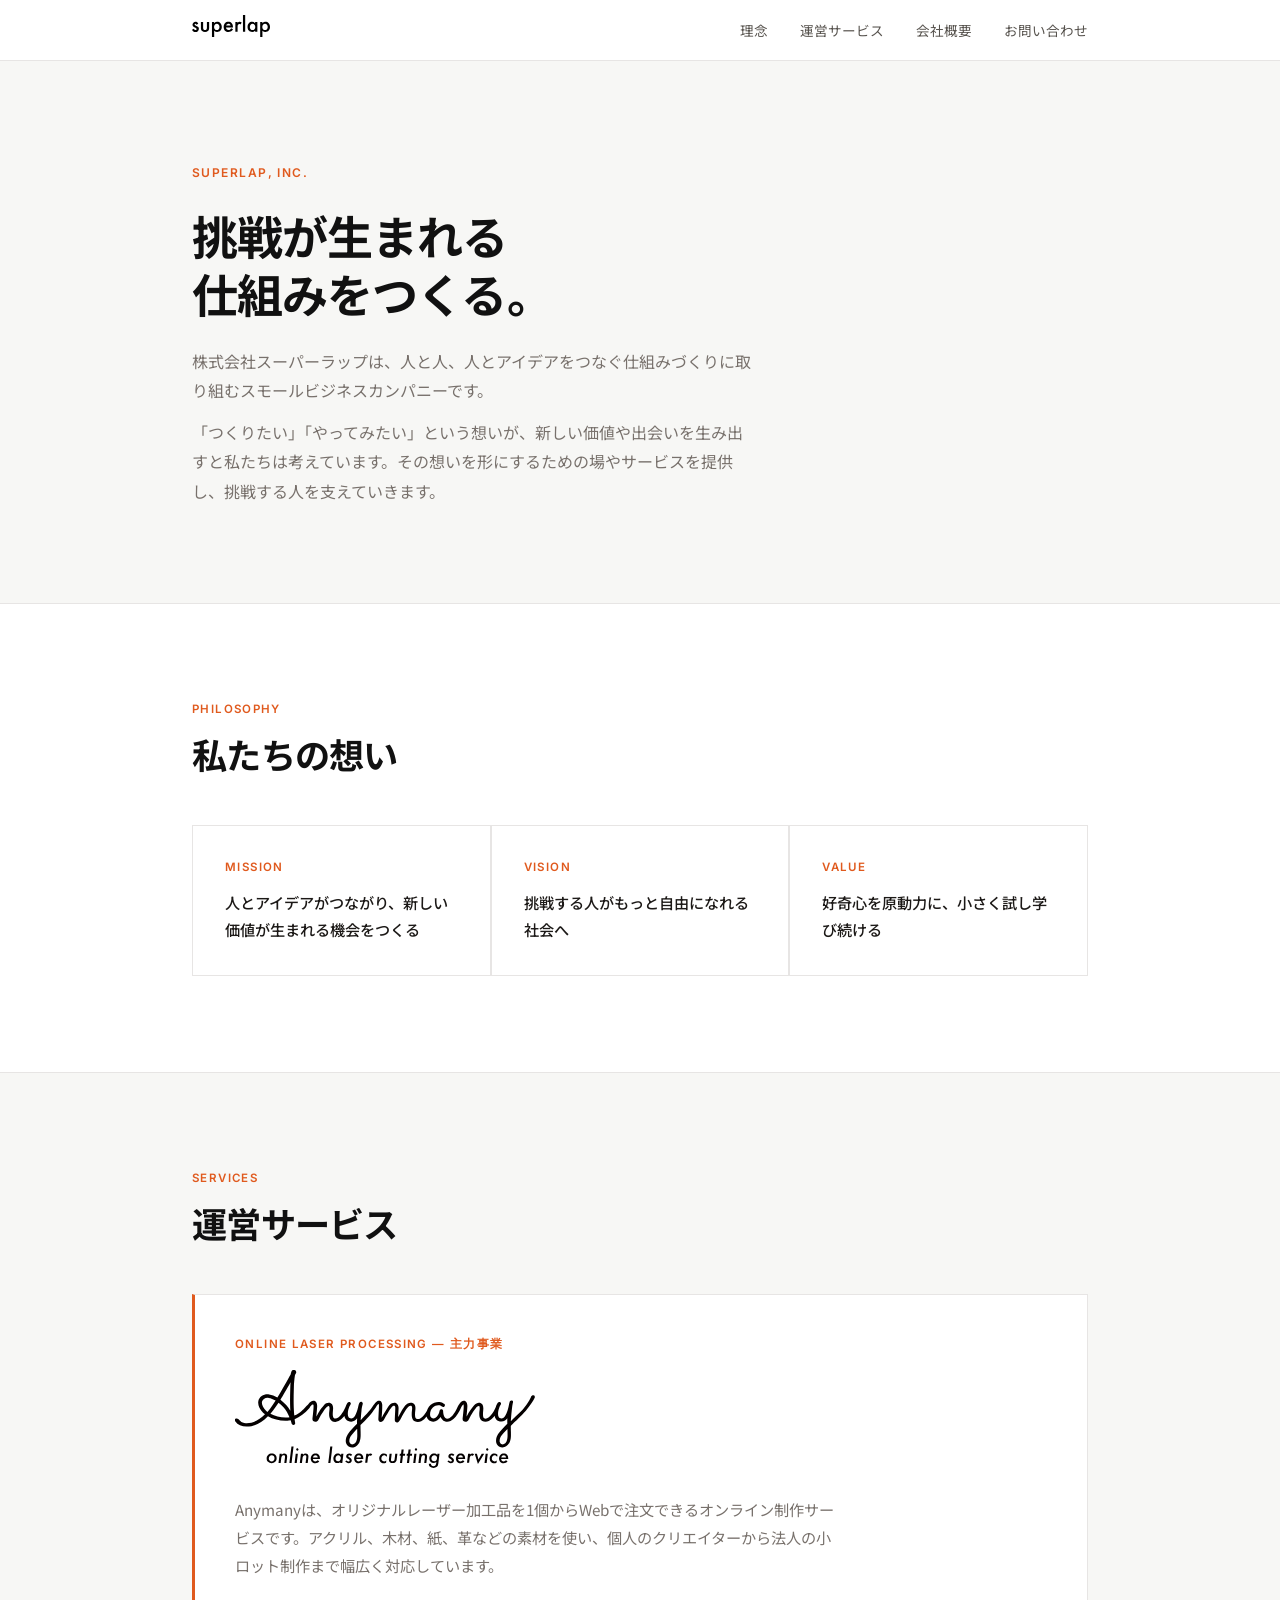
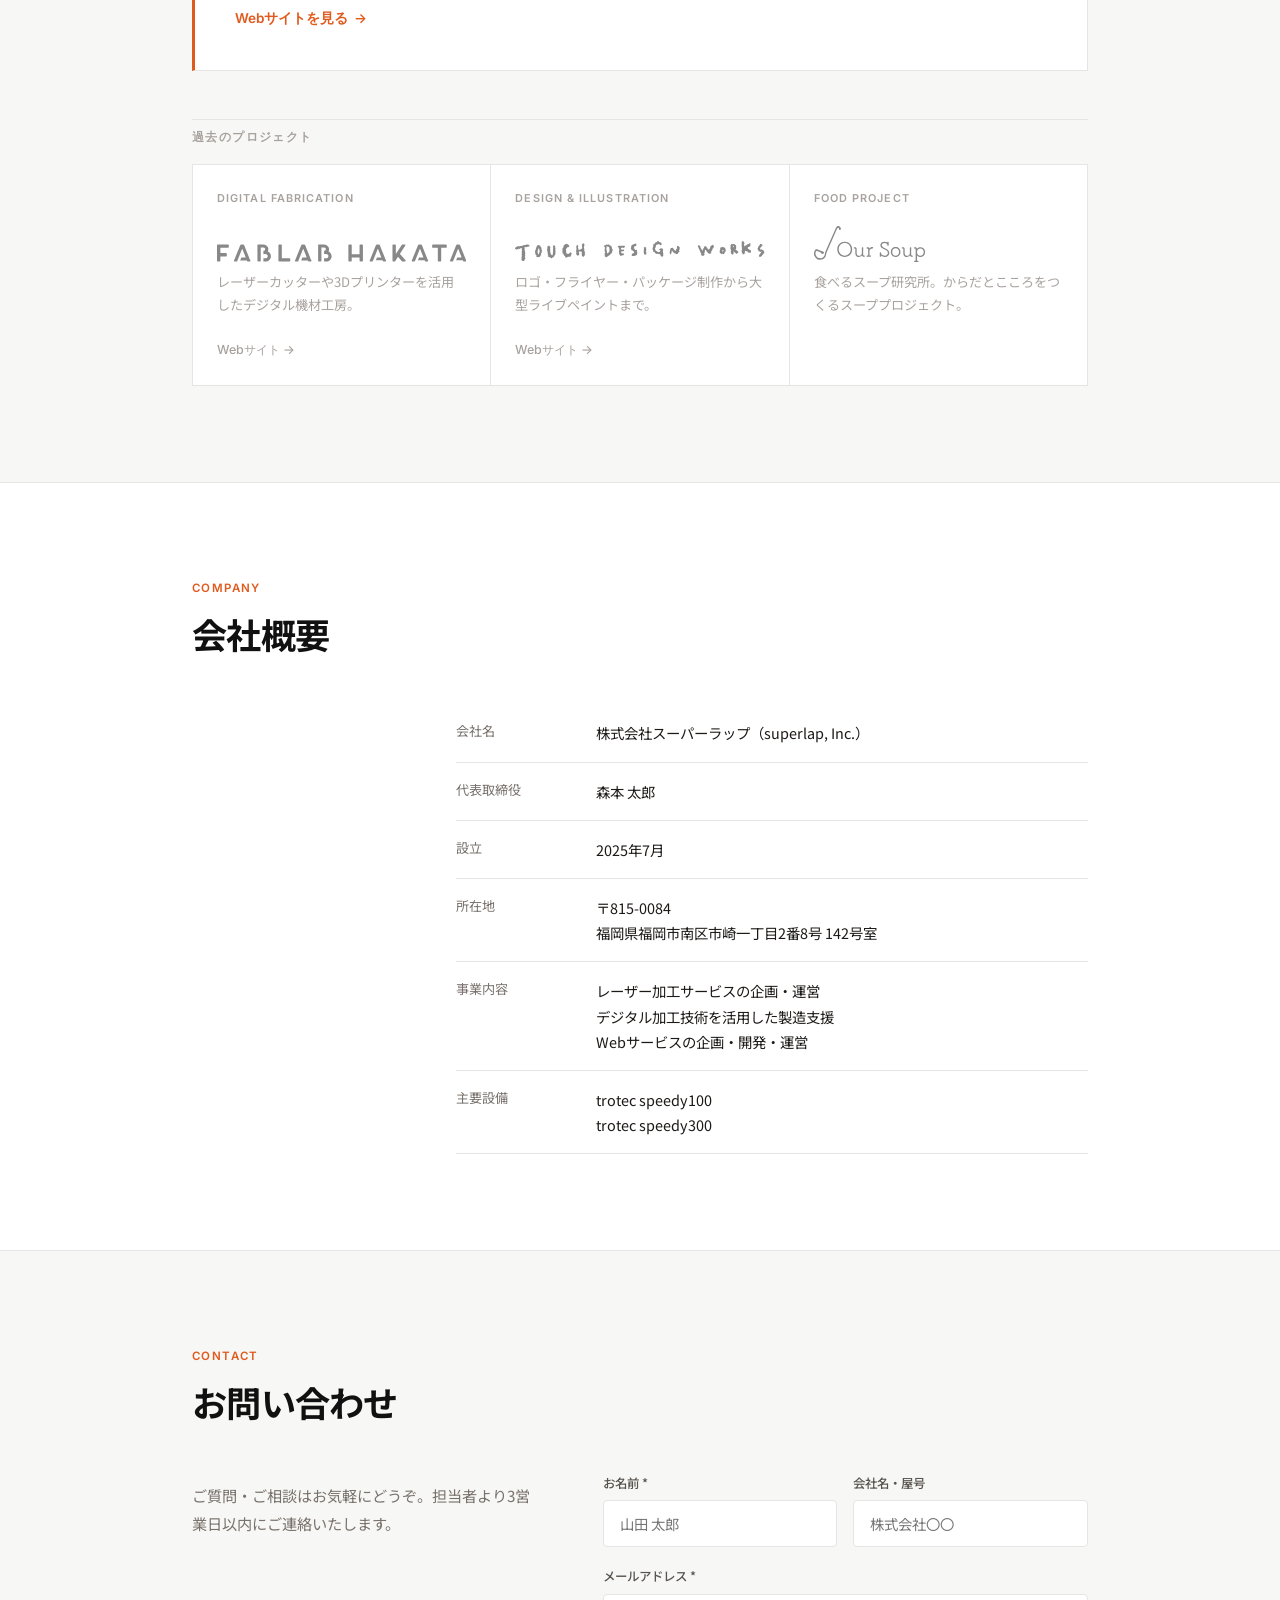
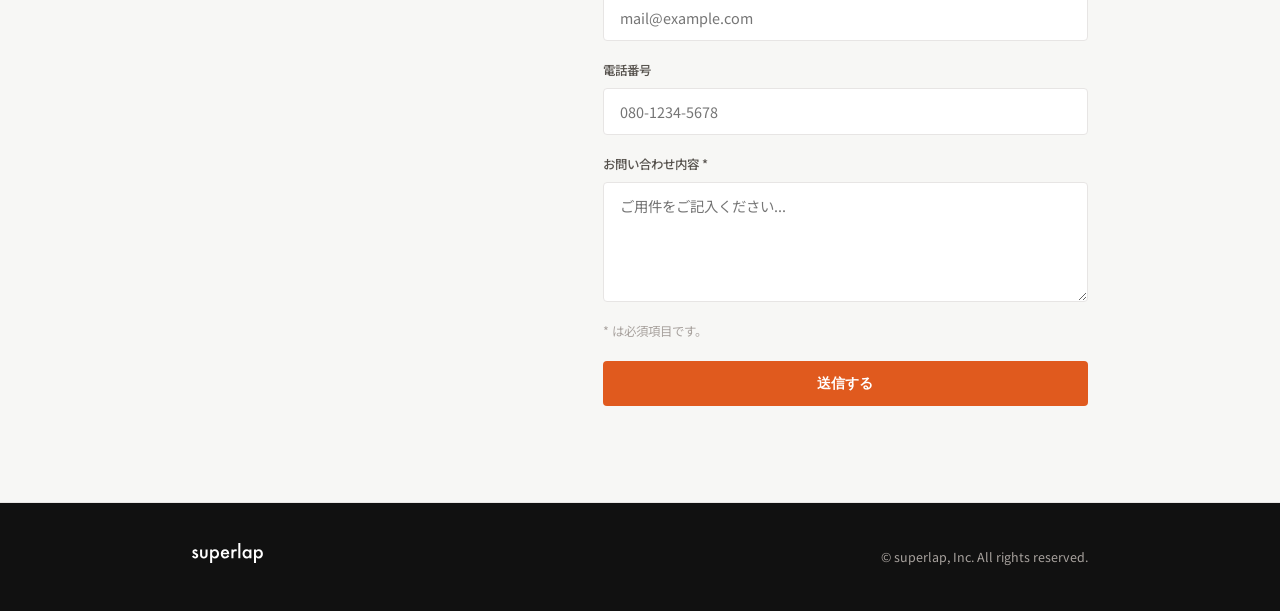
==== commit 82cf8cbe: "Apply 4 design updates - キャッチコピーのフォントサイズを90%に縮小 - VALUEテキストを「好奇心を原動力に、小さく試し学び続ける」に変更 - main-service-" ====
--- a/index.html
+++ b/index.html
@@ -138,7 +138,7 @@
     margin-bottom: 1.5rem;
   }
   .hero-title {
-    font-size: clamp(2rem, 4.5vw, 3.2rem);
+    font-size: clamp(1.8rem, 4.05vw, 2.88rem);
     font-weight: 700;
     line-height: 1.25;
     letter-spacing: -0.02em;
@@ -238,7 +238,7 @@
     letter-spacing: 0.12em;
     text-transform: uppercase;
     color: var(--orange);
-    margin-bottom: 0.5rem;
+    margin-bottom: 1rem;
   }
   .main-service-title {
     font-size: 1.5rem;
@@ -604,7 +604,7 @@
       </div>
       <div class="mvv-item">
         <div class="mvv-label">Value</div>
-        <p class="mvv-text">自分たちが面白いと思えることをやる<br>小さく試し、早く学ぶ<br>変化を楽しむ</p>
+        <p class="mvv-text">好奇心を原動力に、小さく試し学び続ける</p>
       </div>
     </div>
   </div>
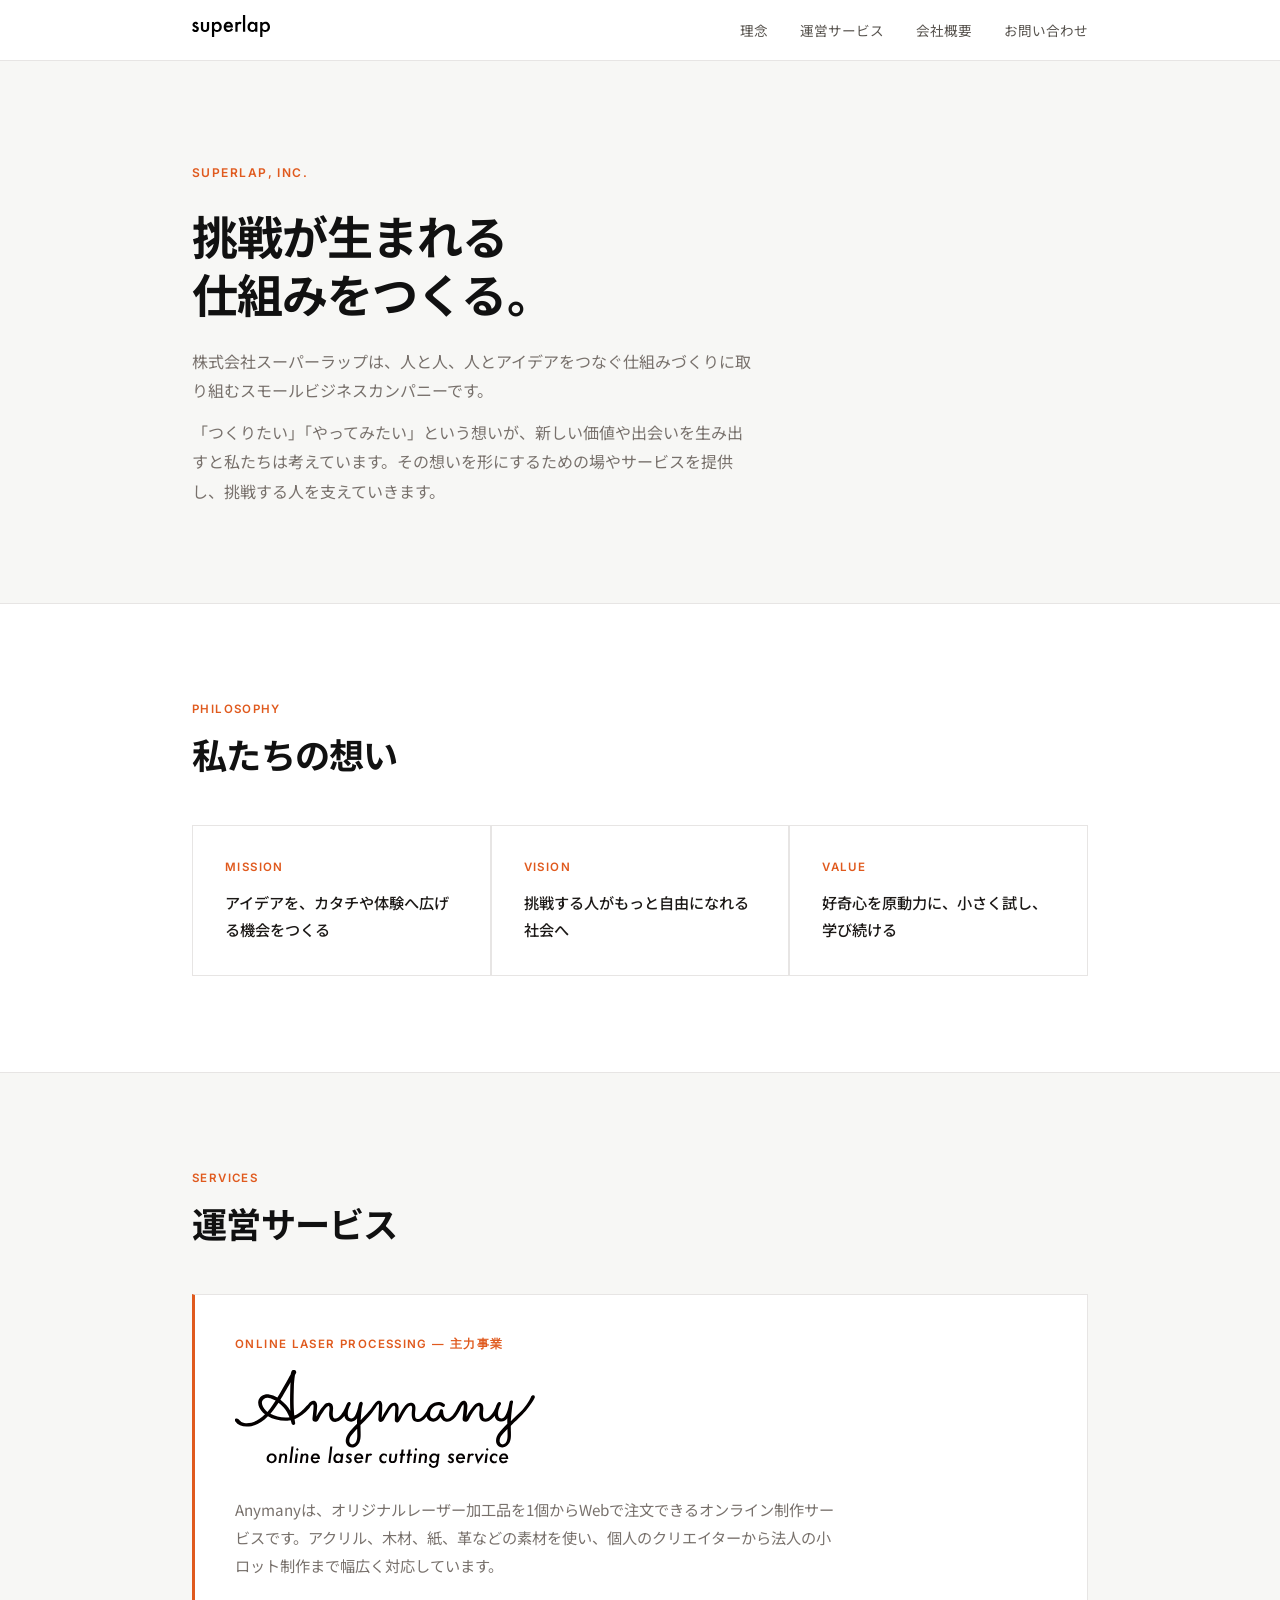
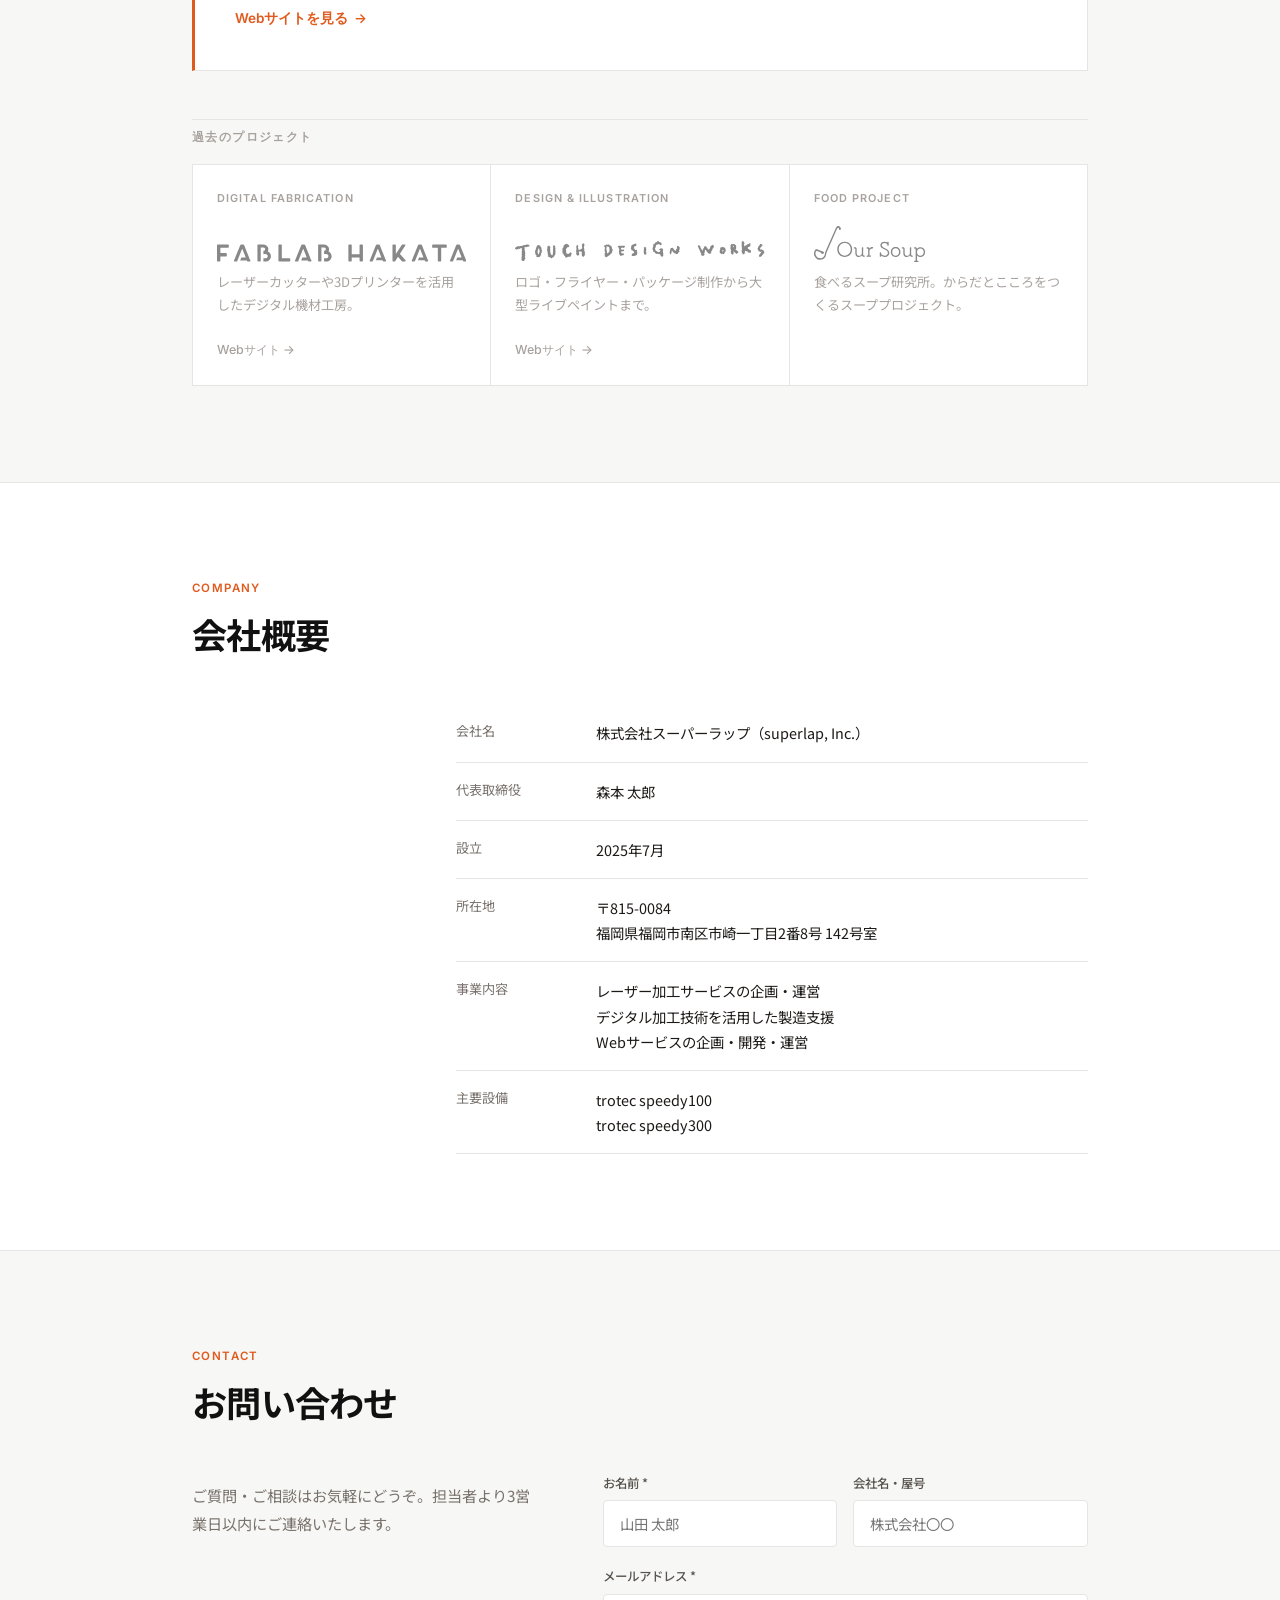
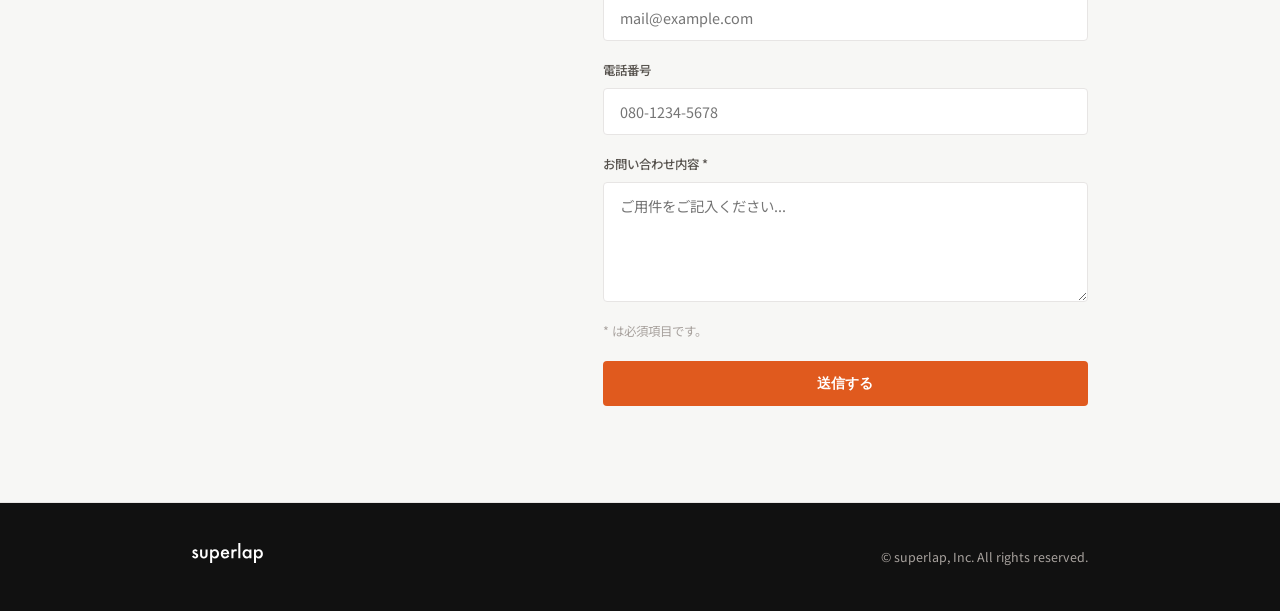
==== commit e73c2962: "Update MVV text and enlarge favicon s by 110% - Mission: 「アイデアを、カタチや体験へ広げる機会をつくる」 - Value: 「好奇心を原動力に" ====
--- a/index.html
+++ b/index.html
@@ -596,7 +596,7 @@
     <div class="mvv-list fade-in">
       <div class="mvv-item">
         <div class="mvv-label">Mission</div>
-        <p class="mvv-text">人とアイデアがつながり、新しい価値が生まれる機会をつくる</p>
+        <p class="mvv-text">アイデアを、カタチや体験へ広げる機会をつくる</p>
       </div>
       <div class="mvv-item">
         <div class="mvv-label">Vision</div>
@@ -604,7 +604,7 @@
       </div>
       <div class="mvv-item">
         <div class="mvv-label">Value</div>
-        <p class="mvv-text">好奇心を原動力に、小さく試し学び続ける</p>
+        <p class="mvv-text">好奇心を原動力に、小さく試し、学び続ける</p>
       </div>
     </div>
   </div>
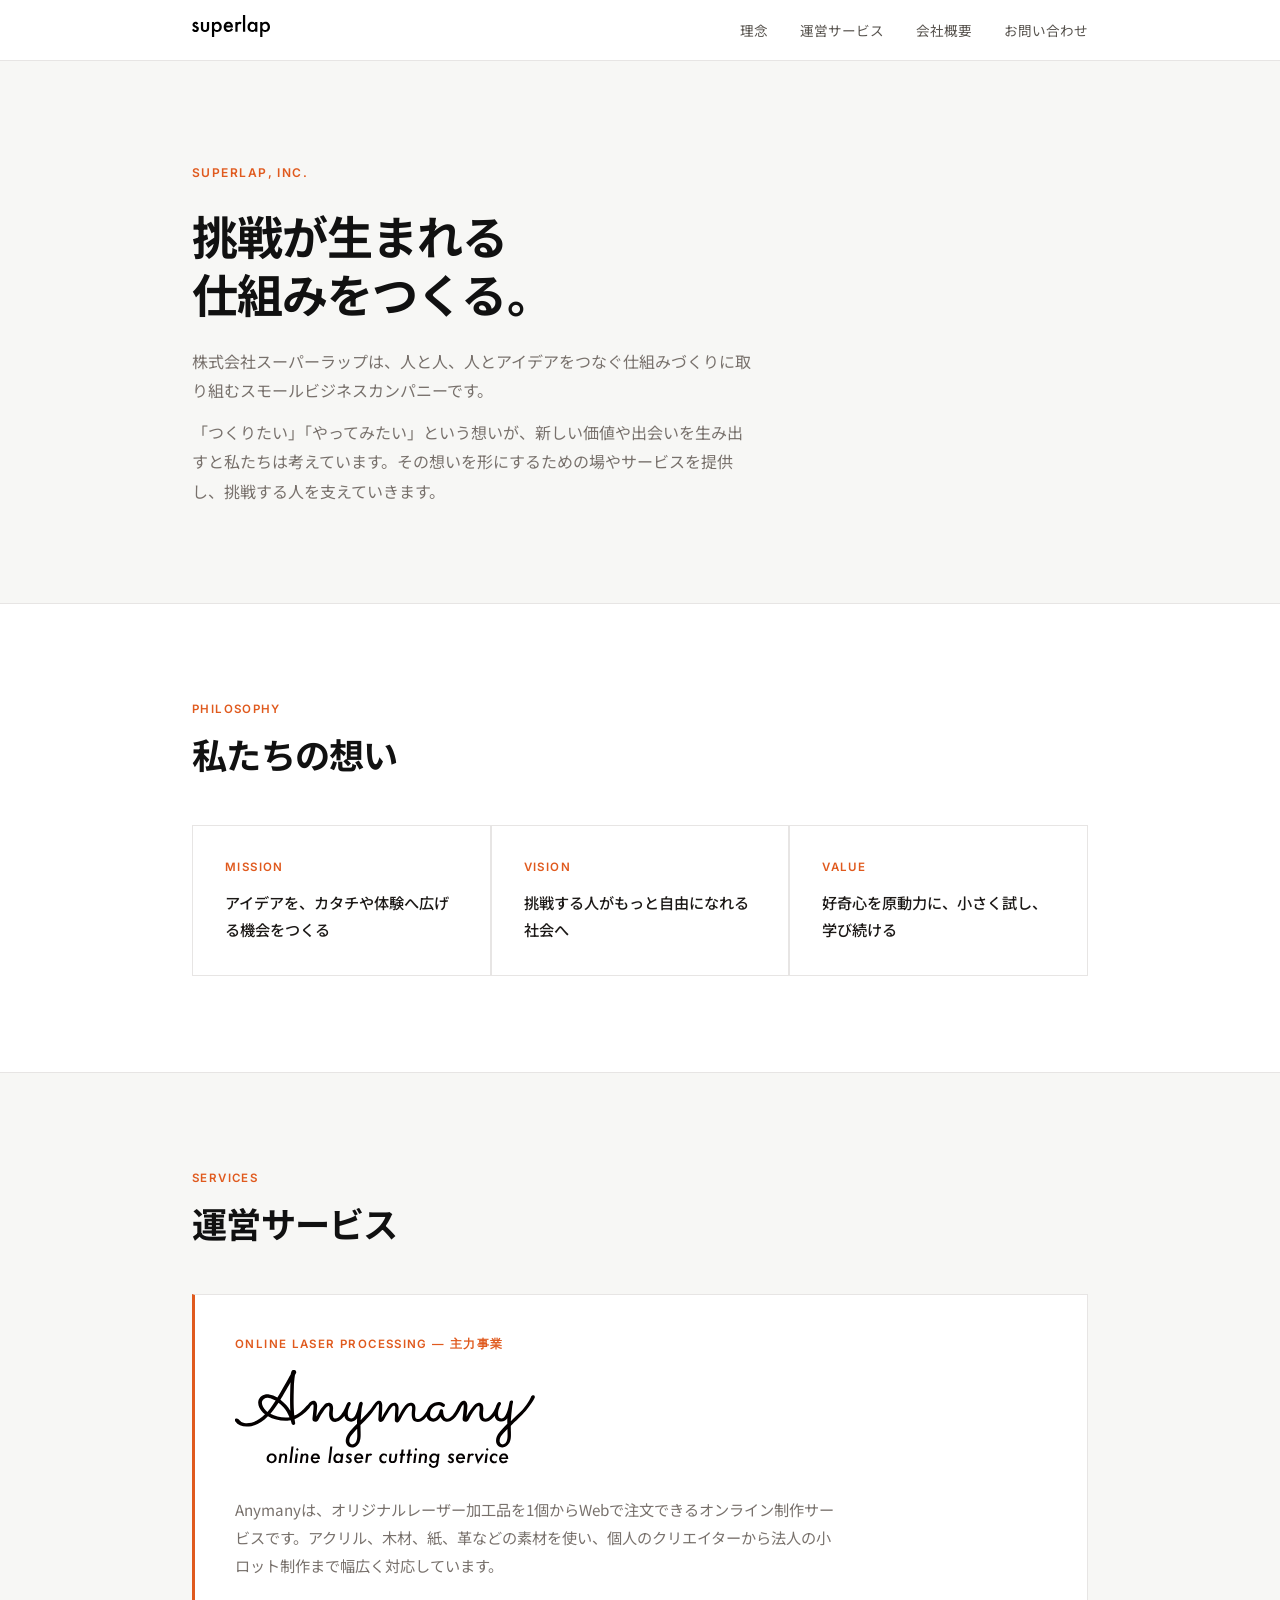
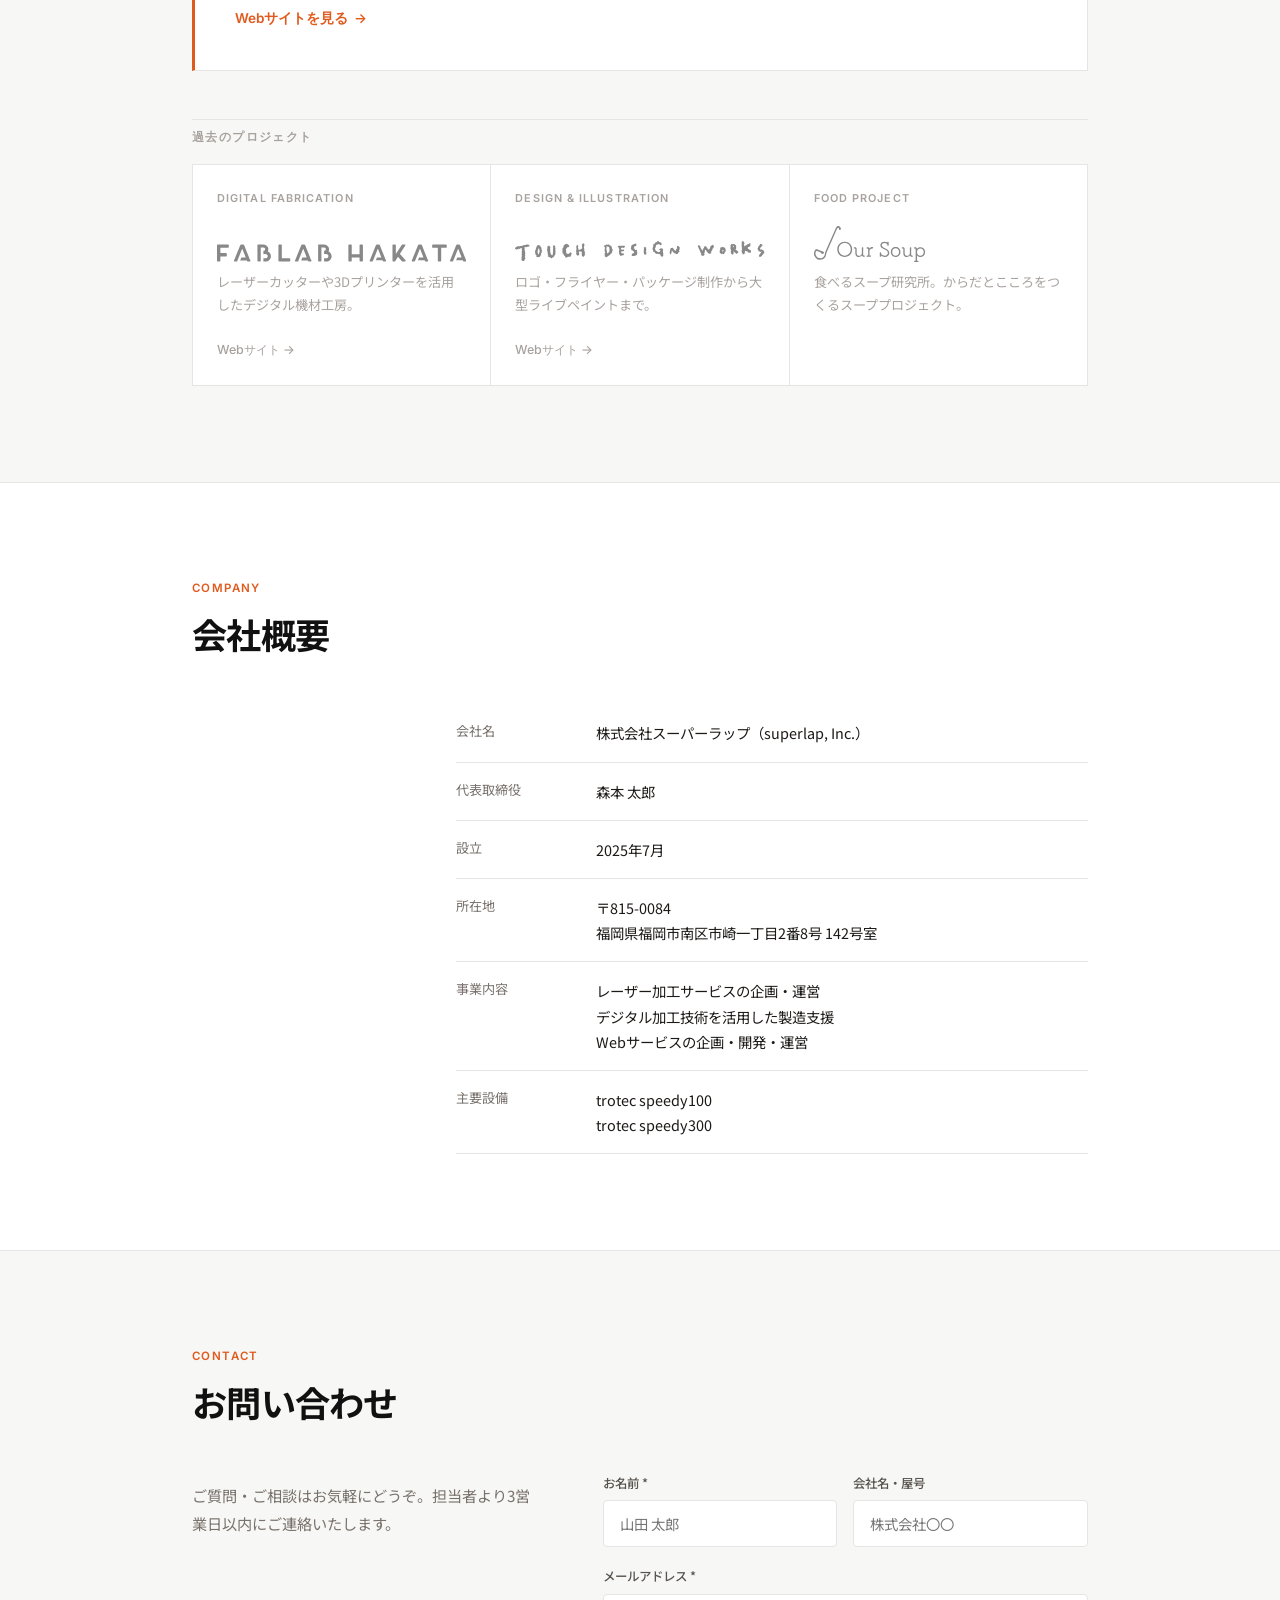
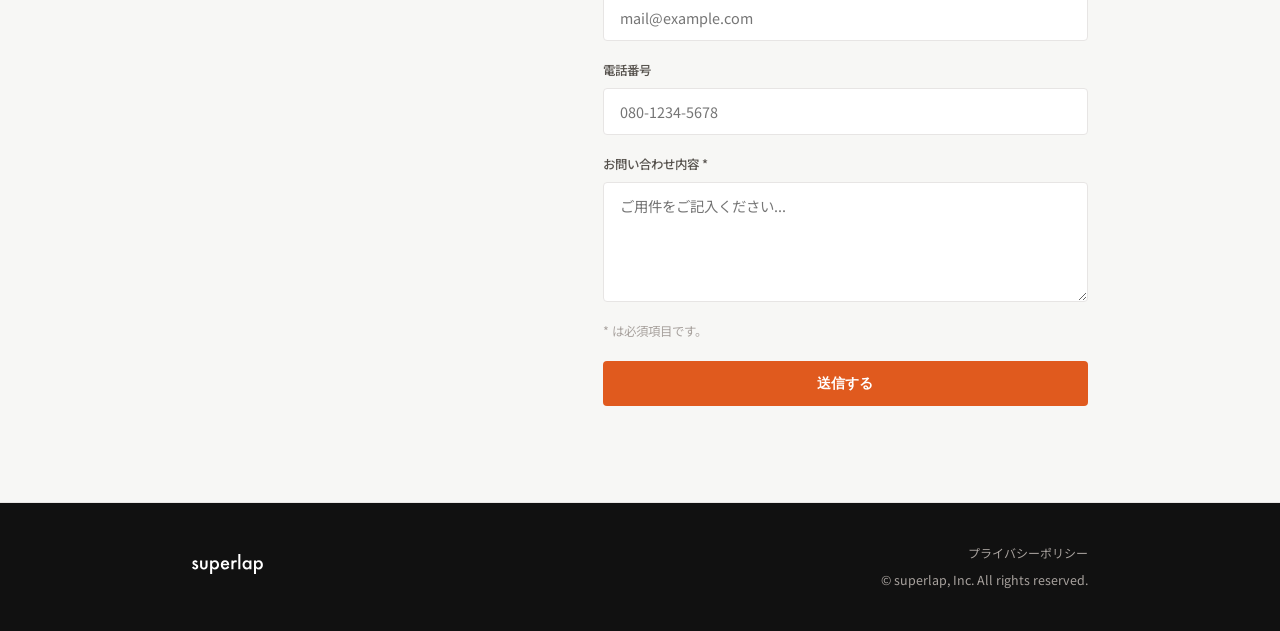
==== commit c79fe544: "Add privacy policy page and footer link - privacy.html 新規作成（既存デザインと統一、スマホ対応） - ページタイトル: プライバシーポリシー |" ====
--- a/index.html
+++ b/index.html
@@ -464,6 +464,19 @@
     font-size: 0.78rem;
     color: var(--gray-400);
   }
+  .footer-right {
+    display: flex;
+    flex-direction: column;
+    align-items: flex-end;
+    gap: 0.4rem;
+  }
+  .footer-privacy {
+    font-size: 0.75rem;
+    color: var(--gray-400);
+    text-decoration: none;
+    transition: color 0.15s;
+  }
+  .footer-privacy:hover { color: var(--white); }
 
   /* ========== FADE IN ========== */
   .fade-in {
@@ -760,7 +773,10 @@
         <path d="M13.37,18.64l-3.93,2.09c-.62-1.27-1.39-1.9-2.31-1.9-.44,0-.81.15-1.12.43-.31.29-.46.66-.46,1.11,0,.79.92,1.57,2.75,2.35,2.52,1.09,4.22,2.09,5.1,3,.88.92,1.31,2.15,1.31,3.7,0,1.99-.73,3.65-2.2,4.99-1.42,1.27-3.15,1.9-5.16,1.9-3.46,0-5.9-1.69-7.34-5.06l4.06-1.88c.56.99,1,1.61,1.29,1.88.58.54,1.27.8,2.07.8,1.61,0,2.41-.73,2.41-2.2,0-.85-.62-1.64-1.86-2.37-.48-.24-.96-.47-1.44-.7-.48-.23-.97-.46-1.46-.7-1.38-.68-2.36-1.35-2.92-2.03-.72-.86-1.08-1.97-1.08-3.32,0-1.79.61-3.27,1.84-4.44,1.25-1.17,2.78-1.76,4.57-1.76,2.64,0,4.6,1.36,5.88,4.08Z"/><path d="M23.74,15.13v11.83c0,3.41,1.35,5.12,4.04,5.12s4.04-1.71,4.04-5.12v-11.83h4.76v11.93c0,1.65-.21,3.07-.61,4.27-.4,1.07-1.08,2.04-2.05,2.9-1.61,1.4-3.65,2.09-6.13,2.09s-4.51-.7-6.11-2.09c-.99-.86-1.69-1.83-2.09-2.9-.4-.96-.59-2.38-.59-4.27v-11.93h4.76Z"/><path d="M47.34,46.94h-4.76V15.13h4.76v2.24c1.88-1.88,4-2.81,6.39-2.81,2.83,0,5.17,1.04,7,3.13,1.86,2.07,2.79,4.69,2.79,7.85s-.92,5.66-2.77,7.72c-1.83,2.04-4.15,3.07-6.94,3.07-2.41,0-4.57-.97-6.47-2.9v13.52ZM58.66,25.55c0-1.97-.54-3.58-1.61-4.82-1.09-1.25-2.45-1.88-4.1-1.88-1.75,0-3.17.61-4.25,1.82-1.09,1.21-1.63,2.81-1.63,4.78s.54,3.53,1.63,4.78c1.07,1.23,2.48,1.84,4.23,1.84,1.65,0,3.01-.62,4.08-1.86,1.1-1.24,1.65-2.79,1.65-4.65Z"/><path d="M87.33,26.55h-14.77c.13,1.69.68,3.04,1.65,4.04.97.99,2.22,1.48,3.74,1.48,1.18,0,2.17-.28,2.94-.85.76-.56,1.63-1.61,2.6-3.13l4.02,2.24c-.62,1.06-1.28,1.96-1.97,2.72-.69.75-1.43,1.38-2.22,1.86s-1.64.84-2.56,1.07-1.91.34-2.98.34c-3.08,0-5.54-.99-7.4-2.96-1.86-1.99-2.79-4.63-2.79-7.91s.9-5.9,2.71-7.91c1.82-1.99,4.23-2.98,7.24-2.98s5.43.97,7.19,2.9c1.75,1.92,2.62,4.58,2.62,7.98l-.02,1.12ZM82.44,22.66c-.66-2.54-2.26-3.81-4.8-3.81-.58,0-1.12.09-1.63.26-.51.18-.97.43-1.39.76s-.77.73-1.07,1.2c-.3.47-.52.99-.68,1.59h9.56Z"/><path d="M92.53,15.13h4.76v1.84c.87-.92,1.65-1.54,2.33-1.88.69-.35,1.51-.53,2.45-.53,1.25,0,2.57.41,3.93,1.23l-2.18,4.36c-.9-.65-1.78-.97-2.64-.97-2.6,0-3.89,1.96-3.89,5.88v10.68h-4.76V15.13Z"/><path d="M113.49,0v35.73h-4.76V0h4.76Z"/><path d="M134.71,15.13h4.78v20.6h-4.78v-2.16c-1.96,1.83-4.07,2.75-6.33,2.75-2.85,0-5.2-1.03-7.07-3.09-1.85-2.1-2.77-4.72-2.77-7.87s.92-5.66,2.77-7.72,4.16-3.09,6.94-3.09c2.4,0,4.55.99,6.45,2.96v-2.39ZM123.42,25.36c0,1.97.53,3.58,1.59,4.82,1.09,1.26,2.45,1.88,4.1,1.88,1.76,0,3.19-.61,4.27-1.82,1.08-1.25,1.63-2.85,1.63-4.78s-.54-3.53-1.63-4.78c-1.09-1.23-2.5-1.84-4.23-1.84-1.64,0-3,.62-4.1,1.86-1.09,1.26-1.63,2.81-1.63,4.65Z"/><path d="M150.26,46.94h-4.76V15.13h4.76v2.24c1.88-1.88,4-2.81,6.39-2.81,2.83,0,5.17,1.04,7,3.13,1.86,2.07,2.79,4.69,2.79,7.85s-.92,5.66-2.77,7.72c-1.83,2.04-4.15,3.07-6.94,3.07-2.41,0-4.57-.97-6.47-2.9v13.52ZM161.58,25.55c0-1.97-.54-3.58-1.61-4.82-1.09-1.25-2.45-1.88-4.1-1.88-1.75,0-3.17.61-4.25,1.82-1.09,1.21-1.63,2.81-1.63,4.78s.54,3.53,1.63,4.78c1.07,1.23,2.48,1.84,4.23,1.84,1.65,0,3.01-.62,4.08-1.86,1.1-1.24,1.65-2.79,1.65-4.65Z"/>
       </svg>
     </span>
-    <span class="footer-copy">© superlap, Inc. All rights reserved.</span>
+    <div class="footer-right">
+      <a href="privacy.html" class="footer-privacy">プライバシーポリシー</a>
+      <span class="footer-copy">© superlap, Inc. All rights reserved.</span>
+    </div>
   </div>
 </footer>
 
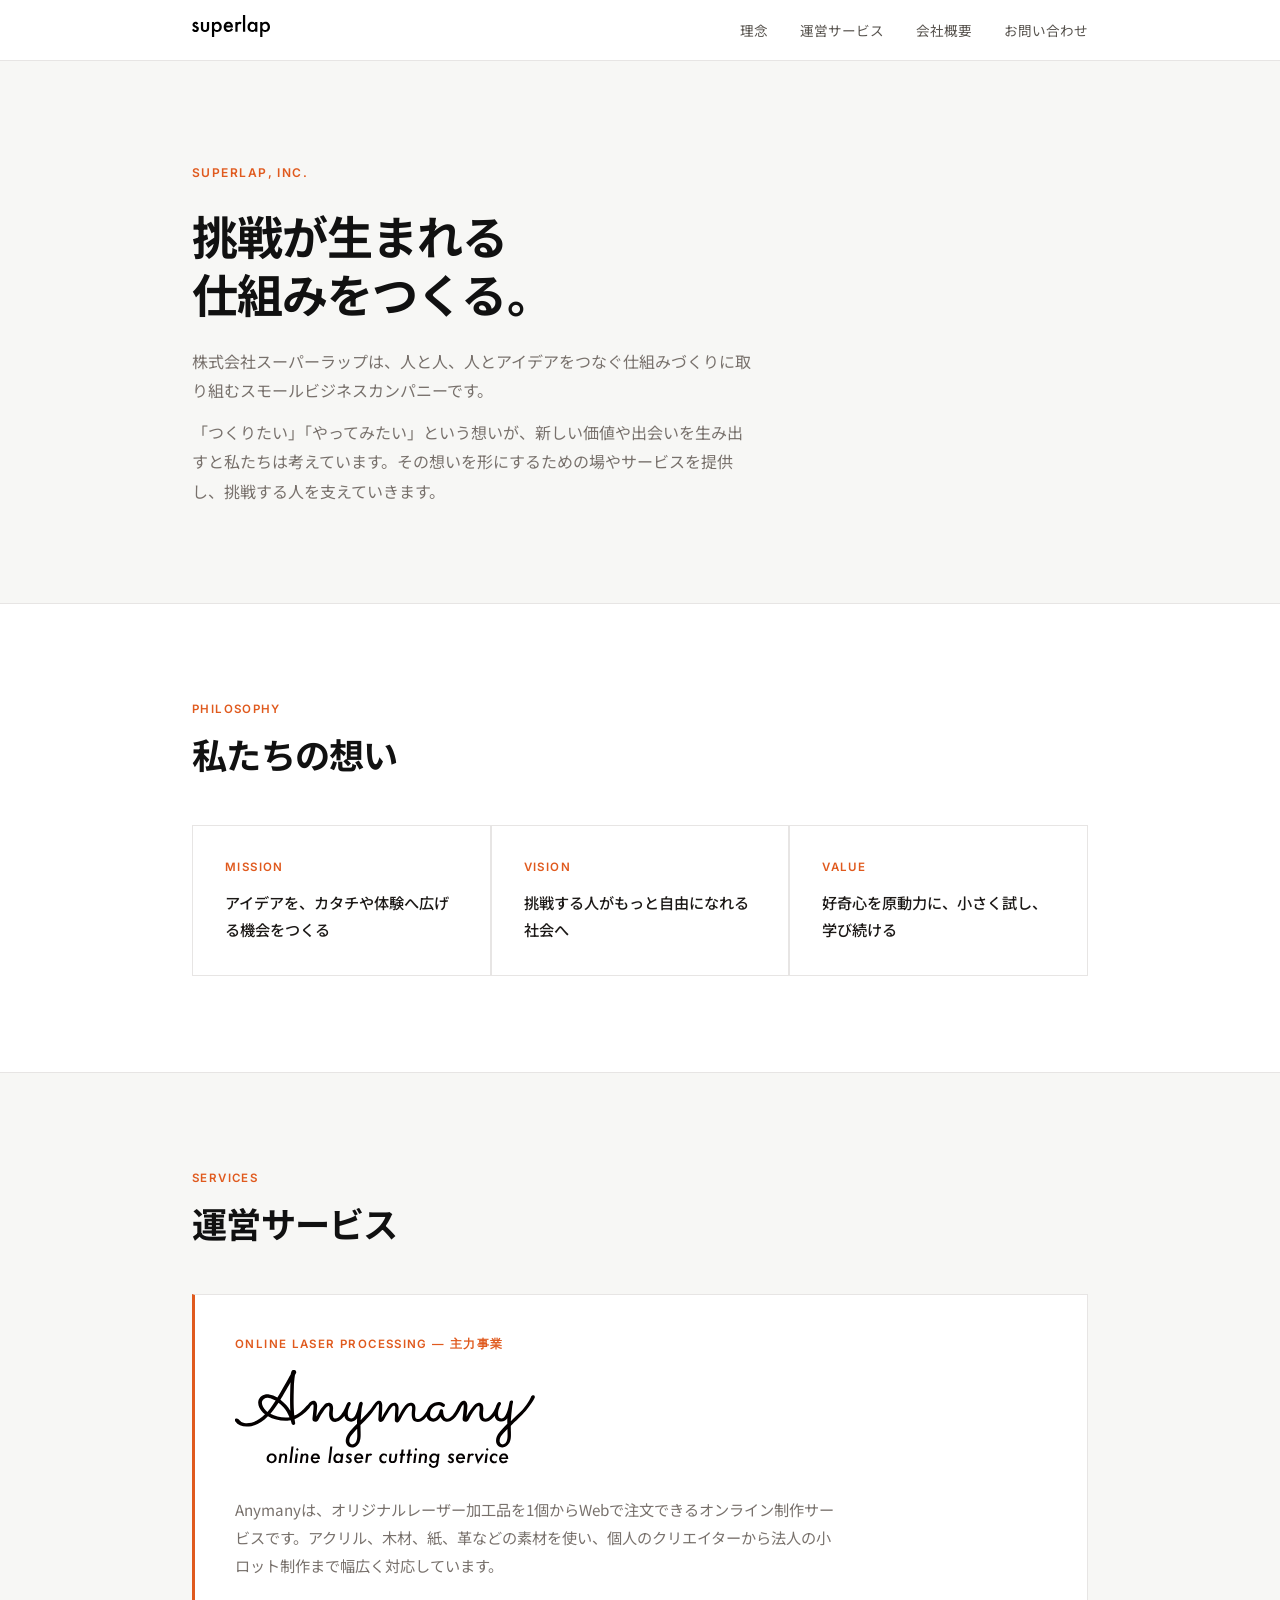
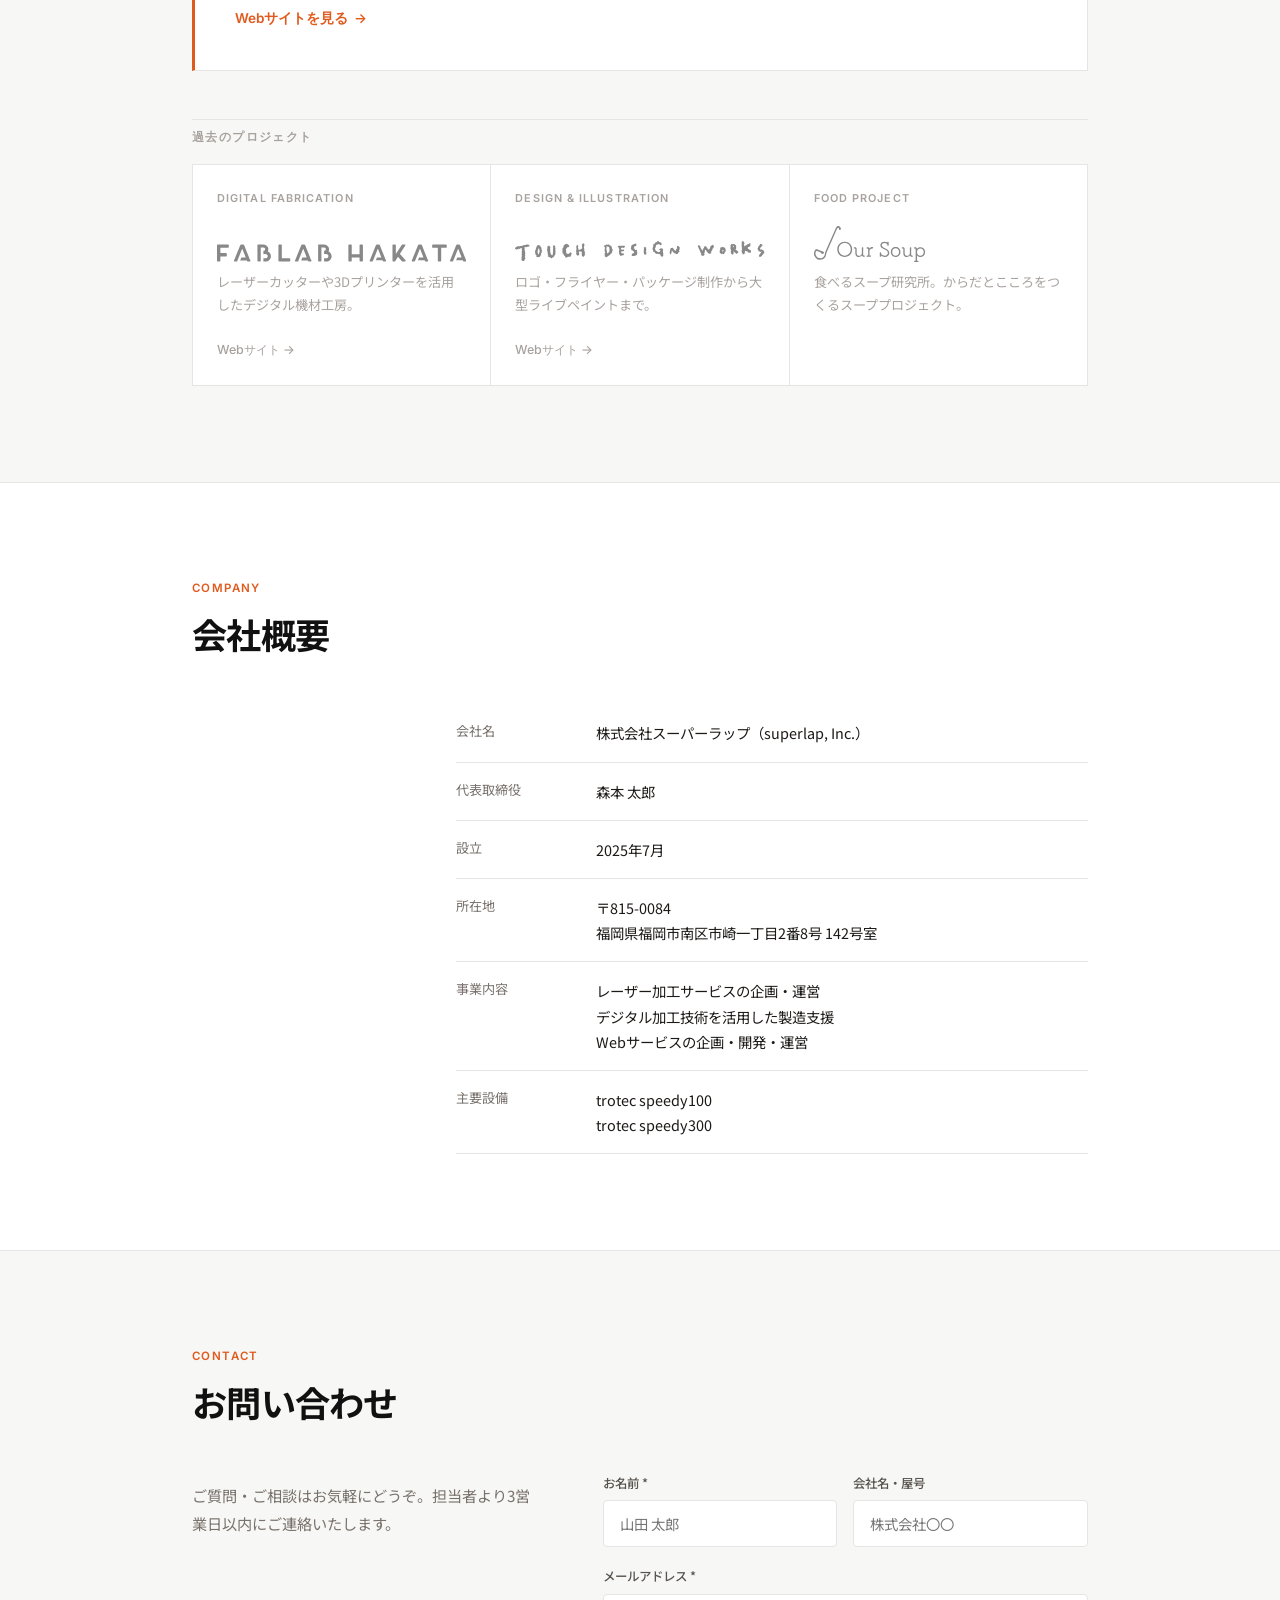
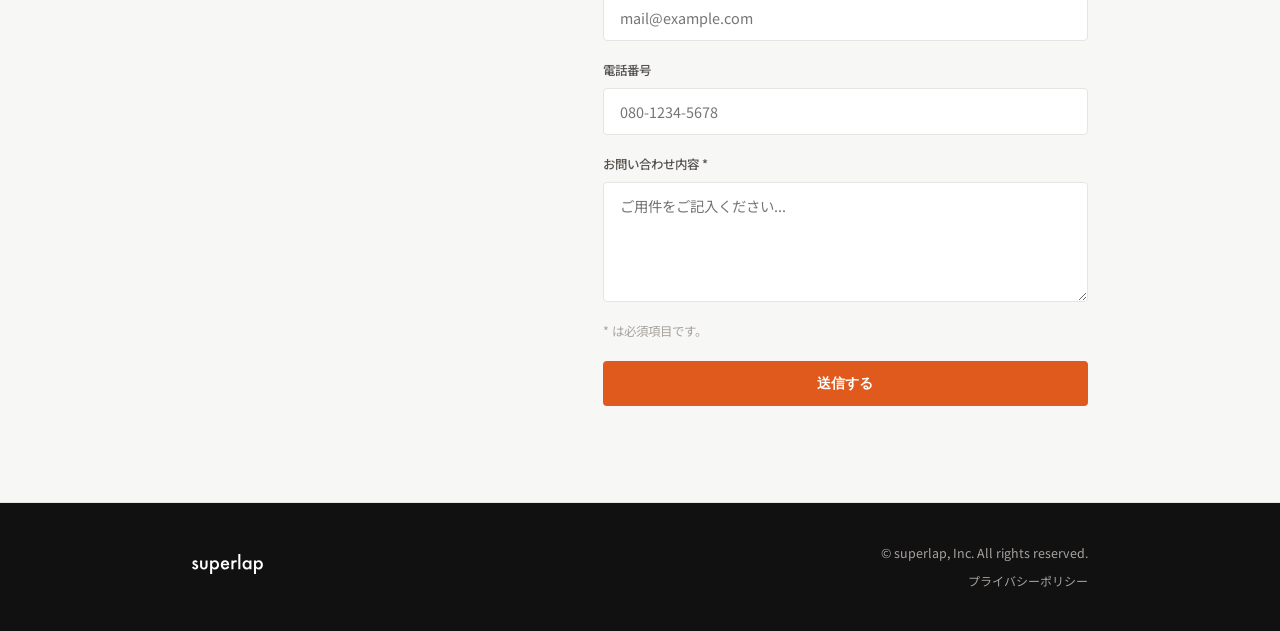
==== commit 7f549b9d: "Fix footer order: copyright above, privacy policy below Co-Authored-By: Claude Sonnet 4.6 <noreply@a" ====
--- a/index.html
+++ b/index.html
@@ -774,8 +774,8 @@
       </svg>
     </span>
     <div class="footer-right">
+      <span class="footer-copy">© superlap, Inc. All rights reserved.</span>
       <a href="privacy.html" class="footer-privacy">プライバシーポリシー</a>
-      <span class="footer-copy">© superlap, Inc. All rights reserved.</span>
     </div>
   </div>
 </footer>
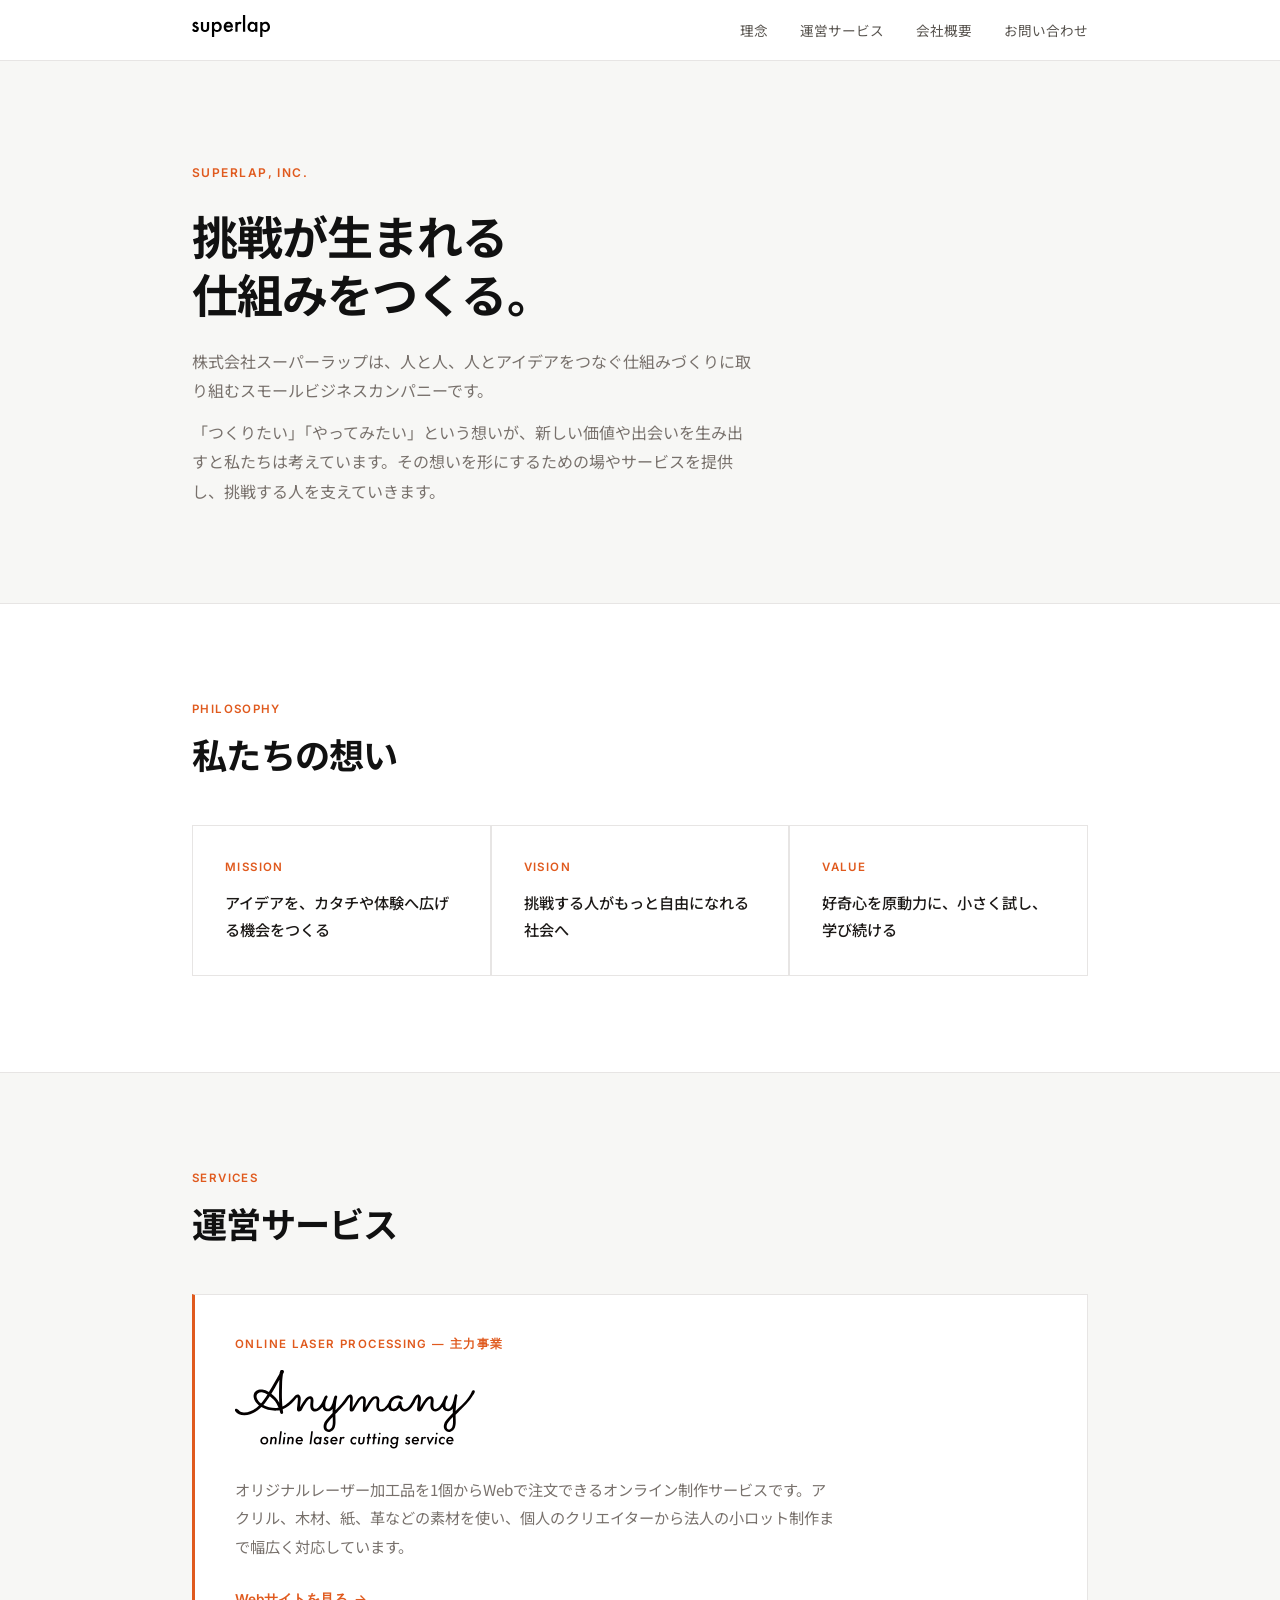
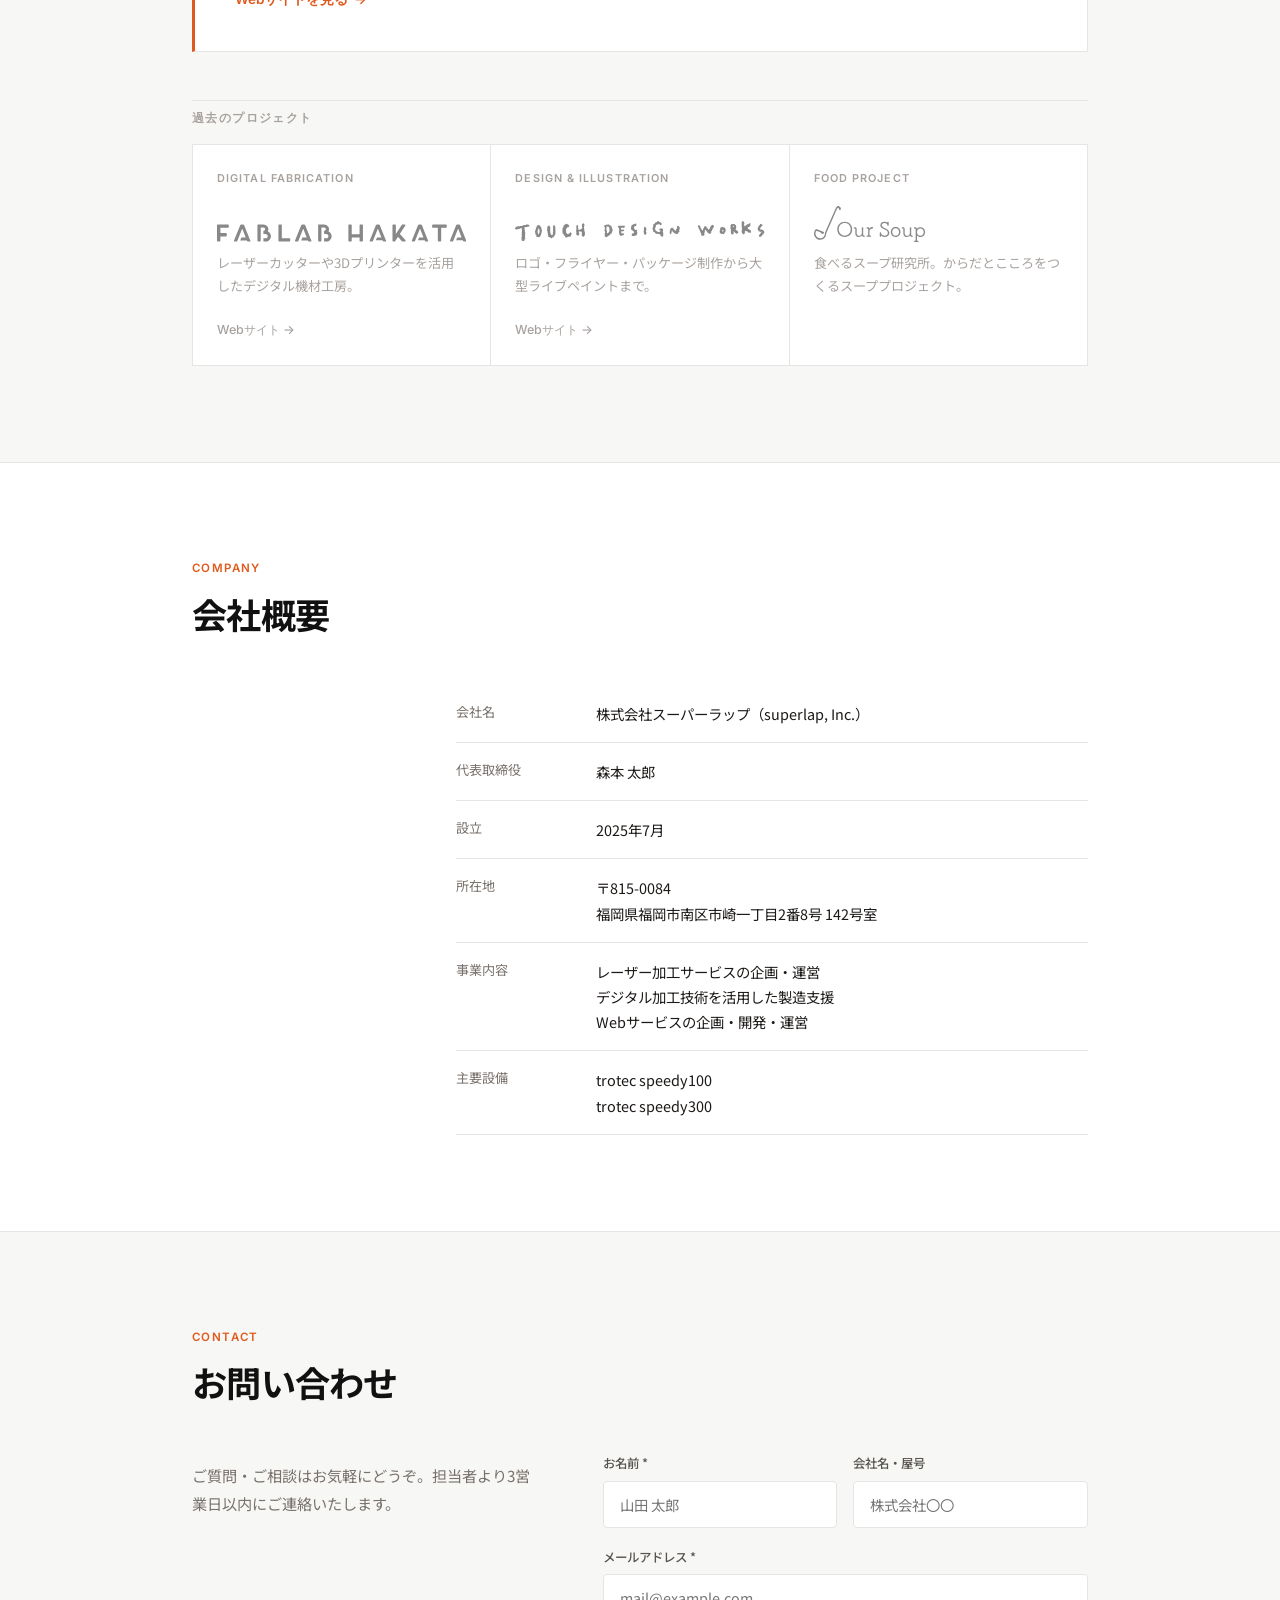
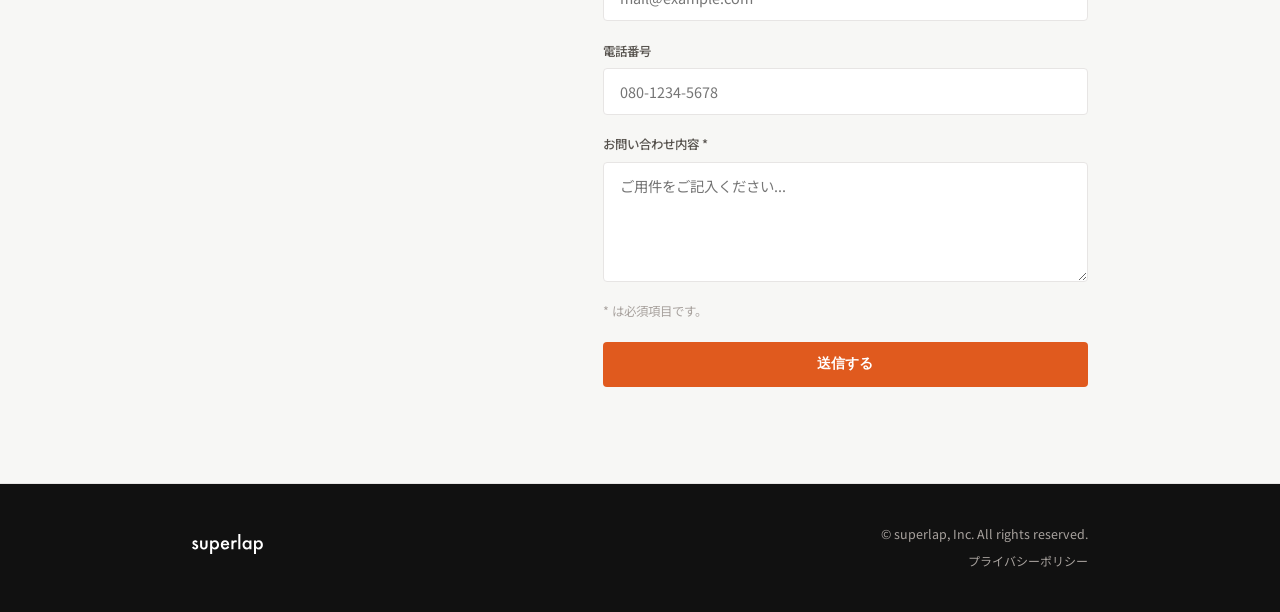
==== commit 72ddb909: "Shrink Anymany logo to 80% and remove 'Anymanyは、' from description Co-Authored-By: Claude Sonnet 4.6" ====
--- a/index.html
+++ b/index.html
@@ -633,7 +633,7 @@
       <div class="main-service-label">Online Laser Processing — 主力事業</div>
       <div class="main-service-logo">
         <!-- Anymany logo -->
-        <svg xmlns="http://www.w3.org/2000/svg" viewBox="0 0 167.01 54.57" style="height:clamp(56px,8.5vw,98px);width:auto;max-width:100%;fill:#040000" aria-label="Anymany"><path d="M166.43,14.17c-.72-.26-1.26.18-1.5.64-.06.11-.13.27-.22.46-.51,1.06-1.56,3.28-4.11,6.27-.55.65-1.37,1.51-2.15,2.31-1.26,1.31-3.01,2.83-4.86,4.69.06-1.05.13-2.07.22-3.04.09-1.03.18-1.95.27-2.72.08-.77.16-1.4.22-1.88l.03-.29c.08-.59.15-1.14.27-1.72.01-.06.03-.13.04-.2.03-.17.06-.35.13-.48.18-.35.1-.76-.2-1.03-.18-.15-.4-.24-.65-.24h-.03c-.25,0-.49.11-.66.28-.2.19-.27.46-.33.69l-.02.05c-.18.68-.33,1.37-.47,2.03-.09.45-.19.9-.3,1.35-.36,1.53-.84,2.8-1.47,3.87-.69,1.18-1.47,1.78-2.3,1.78-.67,0-1.13-.2-1.42-.63-.3-.43-.45-1.04-.45-1.81s.08-1.52.24-2.17c.16-.66.34-1.23.53-1.7.19-.46.36-.82.53-1.08.12-.18.19-.29.22-.35.1-.15.16-.31.16-.49,0-.24-.09-.46-.27-.65-.19-.19-.43-.28-.72-.28-.35,0-.62.14-.81.41-.05.06-.13.18-.29.43-.19.31-.4.75-.62,1.3-.03.09-.07.18-.1.27,0,0,0,.01,0,.02-.16.42-.56,1.31-.77,1.73-.22.44-.45.86-.65,1.21-.35.6-.76,1.2-1.23,1.78-.47.58-.98,1.08-1.53,1.5-.54.41-1.09.62-1.65.62-.3,0-.54-.06-.72-.19-.19-.13-.33-.3-.43-.52-.1-.23-.18-.5-.21-.81-.04-.31-.06-.65-.06-.99,0-.28.01-.57.03-.87v-.18c.03-.25.05-.5.07-.75l.07-.86c.02-.26.03-.49.03-.69,0-.83-.2-1.53-.6-2.1-.41-.58-1.04-.87-1.89-.87-.42,0-.87.12-1.35.35-.47.23-.94.61-1.4,1.12-.45.52-.89,1.08-1.3,1.66-.43.61-.82,1.18-1.18,1.75-.39.62-.74,1.19-1.05,1.74-.22.39-.42.74-.59,1.07.03-.3.06-.63.09-1,.05-.62.11-1.25.17-1.88.06-.6.11-1.2.15-1.77.04-.55.06-.96.06-1.22,0-.35-.03-.7-.11-1.04-.07-.34-.18-.66-.34-.94-.16-.29-.37-.52-.63-.7-.27-.18-.59-.27-.98-.27-.64,0-1.28.38-1.92,1.13-.62.73-1.28,1.89-1.99,3.45-.14.27-.31.59-.51.97-.2.38-.44.77-.69,1.16-.26.4-.55.8-.87,1.2-.32.4-.65.75-.99,1.05-.34.3-.69.55-1.05.73-.35.18-.7.27-1.05.27-.54,0-.96-.17-1.27-.51-.31-.35-.56-.77-.71-1.25-.16-.48-.26-.97-.31-1.46-.05-.49-.08-.88-.09-1.16-.02-.23-.12-.43-.3-.61-.19-.18-.4-.27-.65-.27-.26,0-.49.08-.68.23-.19.15-.31.35-.34.57-.11.74-.29,1.38-.56,1.93-.27.54-.57.99-.89,1.34-.32.35-.66.61-1.01.78-.35.17-.65.25-.92.25-.37,0-.68-.07-.92-.2-.25-.14-.45-.31-.59-.53-.15-.22-.25-.47-.31-.74-.06-.28-.09-.55-.09-.82,0-.82.14-1.55.41-2.16.02-.04.04-.07.05-.1.01-.02.01-.04.02-.07.29-.59.65-1.1,1.06-1.5.44-.42.93-.73,1.45-.92.53-.2,1.03-.3,1.5-.3.31,0,.6.03.84.09.25.06.46.14.64.22.18.08.32.16.42.24.1.08.17.13.2.15.19.18.43.27.71.27.26,0,.49-.09.69-.28.19-.19.29-.4.29-.65,0-.23-.1-.45-.29-.66-.01-.01-.07-.06-.16-.13l-.1-.08c-.16-.13-.39-.27-.68-.41-.29-.15-.64-.28-1.05-.41-.41-.13-.87-.19-1.36-.19-.73,0-1.49.15-2.27.44-.78.29-1.5.74-2.15,1.32-.64.58-1.18,1.32-1.6,2.19-.15.32-.27.68-.37,1.04-.2.36-.42.73-.67,1.11-.27.42-.57.83-.9,1.25-.33.42-.67.79-1.04,1.12-.37.33-.75.59-1.15.79-.4.2-.81.3-1.22.3-.38,0-.69-.07-.91-.22-.22-.15-.39-.34-.49-.58-.1-.24-.17-.51-.2-.82-.03-.31-.05-.62-.05-.94,0-.76.04-1.41.12-1.96.08-.55.12-1.08.12-1.58,0-.32-.04-.67-.12-1.02-.08-.36-.22-.68-.42-.97-.2-.29-.48-.53-.83-.71-.35-.19-.79-.28-1.34-.28-.46,0-.99.15-1.59.45-.6.3-1.24.88-1.92,1.76-.24.3-.5.68-.79,1.15-.29.47-.59.97-.9,1.5-.31.53-.62,1.07-.92,1.61-.3.54-.57,1.04-.81,1.48.02-.42.04-.86.06-1.34s.05-.94.07-1.38c.02-.45.05-.86.07-1.25.02-.38.04-.7.04-.93,0-.42-.05-.81-.14-1.17-.1-.36-.24-.68-.43-.96-.19-.27-.44-.5-.73-.66-.29-.16-.65-.25-1.06-.25s-.87.11-1.36.33c-.49.22-.97.59-1.43,1.11-.27.31-.6.76-.99,1.36-.39.59-.79,1.22-1.2,1.89-.41.67-.79,1.33-1.17,1.99-.38.66-.68,1.21-.92,1.66.08-1.11.16-2.22.23-3.32.07-1.1.11-2.31.11-3.63,0-.3-.03-.6-.1-.91-.06-.31-.17-.59-.31-.84-.14-.25-.34-.45-.58-.6-.25-.16-.55-.23-.92-.23-.62,0-1.26.37-1.91,1.12-.69.79-1.55,2.09-2.13,2.94-.53.78-1.13,1.47-1.72,2.19-1.07,1.25-2.94,3.22-4.35,4.64.04-.84.12-1.68.19-2.52.09-1.03.18-1.95.27-2.72.04-.37.12-1.95.65-3.6.16-.49.07-1.02-.42-1.26s-1.09-.07-1.36.39c-.33.58-.51,1.35-.78,2.52-.47,1.99-.9,3.32-1.54,4.41-.69,1.18-1.47,1.78-2.3,1.78-.67,0-1.13-.2-1.42-.63-.3-.43-.45-1.04-.45-1.81s.08-1.52.24-2.17c.16-.66.34-1.23.53-1.7.19-.46.36-.82.53-1.08.12-.18.19-.29.22-.35.1-.15.16-.31.16-.49,0-.24-.09-.46-.27-.65-.19-.19-.43-.28-.72-.28-.35,0-.62.14-.81.41-.05.06-.13.18-.29.43-.19.31-.4.75-.62,1.3-.03.08-.06.16-.09.24,0,0,0,0,0,.01-.11.28-.71,1.56-.91,1.96-.05.1-.1.2-.15.3-.12.24-.24.48-.37.72-.35.6-.76,1.2-1.23,1.78-.47.58-.98,1.08-1.53,1.5-.54.41-1.09.62-1.65.62-.3,0-.54-.06-.72-.19-.19-.13-.33-.3-.43-.52-.1-.23-.18-.5-.21-.81-.04-.31-.06-.65-.06-.99,0-.28.01-.57.03-.87v-.18c.03-.25.05-.5.07-.75l.07-.86c.02-.26.03-.49.03-.69,0-.83-.2-1.53-.6-2.1-.41-.58-1.04-.87-1.89-.87-.42,0-.87.12-1.35.35-.47.23-.94.61-1.4,1.12-.45.52-.89,1.08-1.3,1.66-.43.61-.82,1.18-1.18,1.75-.39.62-.74,1.19-1.05,1.74-.22.39-.42.74-.59,1.07.03-.3.06-.63.09-1,.05-.62.11-1.25.17-1.88.06-.6.11-1.2.15-1.77.04-.55.06-.96.06-1.22,0-.35-.03-.7-.11-1.04-.07-.34-.18-.66-.34-.94-.16-.29-.37-.52-.63-.7-.27-.18-.59-.27-.98-.27-1.13,0-1.95.79-2.66,1.63-.32.39-.57.66-.92,1.05-.07.05-.14.1-.2.17-.5.59-1.14,1.28-1.89,1.99-.24.21-.52.45-.77.7-1.2,1.04-2.64,2.05-4.24,2.76-.13-1.42-.23-2.93-.29-4.5-.14-3.59-.05-6.73.03-10.06l.03-1.11c.06-2.36.22-4.2.6-6.87.16-.3.31-.59.48-.89.18-.33.26-.62.23-.89-.03-.37-.21-.66-.52-.88-.31-.22-.62-.31-.93-.29-.56.04-.94.29-1.16.75-.28.61-.39,1.25-.5,1.9-.42.73-.89,1.58-1.41,2.49-2,3.55-4.45,7.91-5.95,10.28-1.56-.95-3.09-1.53-4.62-1.75-1.5-.21-3.01.12-4.16.92-1.04.73-1.71,1.8-1.88,3.01-.28,1.98.72,4.31,2.67,6.24.33.33.69.64,1.07.93-3.26,3.28-6.67,4.94-10.18,4.94h-.05c-.16,0-.31,0-.47-.02-1.1-.07-2.41-.46-3.02-1.21-.79-.96-1.81-1.9-2.76-1.21-.44.32-.29,1.11,0,1.55,1.19,1.85,3.53,2.75,6.24,2.77h.06c4.15,0,8.12-1.92,11.83-5.71,3,1.74,6.88,2.66,10.8,2.47.6-.03,1.21-.1,1.81-.23.37,1.07.57,1.8.57,1.82,0,.02.01.03.02.05,0,.03.02.05.03.07.01.03.03.05.04.08.01.02.02.04.04.07.02.03.04.05.05.07.02.02.03.04.05.06.02.02.04.04.07.06.02.02.04.03.06.05.02.02.05.03.08.05.02.01.04.03.06.04.03.01.06.03.09.04.02,0,.05.02.07.03.03.01.07.02.1.03.02,0,.04.01.07.02.05,0,.11.01.17.01.05,0,.1,0,.16-.01.02,0,.03,0,.05-.01.01,0,.02,0,.03,0,.02,0,.04-.01.05-.02.04-.01.07-.02.1-.03.03-.01.06-.02.08-.04.03-.02.06-.03.09-.05.03-.02.05-.03.07-.05.03-.02.05-.04.07-.06.02-.02.04-.04.06-.07.02-.02.04-.05.06-.07.02-.02.03-.05.05-.08.02-.03.03-.05.04-.08.01-.03.02-.05.03-.08,0-.03.02-.06.03-.09,0-.03.01-.06.01-.09,0-.03,0-.06,0-.09,0-.03,0-.06,0-.1,0-.02,0-.04,0-.06-.11-.67-.21-1.38-.31-2.12,2.88-1.12,5.72-3.24,8.27-6.24.11-.13.18-.29.2-.45.26-.31.53-.62.8-.93.23-.26.48-.52.79-.56.06-.01.17-.01.25.03.28.15.24.75.23,1.11,0,.09,0,.17,0,.23,0,.27-.02.61-.05,1.01-.03.41-.07.84-.12,1.31l-.14,1.42c-.05.48-.09.92-.14,1.33-.05.41-.09.77-.12,1.06-.03.3-.05.5-.05.61,0,.49.15.88.44,1.15.29.27.68.41,1.16.41.35,0,.69-.11,1.02-.33.32-.22.65-.64.97-1.27.15-.31.37-.72.64-1.2.29-.51.59-1.02.89-1.53.32-.54.66-1.08,1.02-1.61.36-.54.72-1.03,1.07-1.46.34-.42.67-.77.99-1.04.3-.25.56-.38.78-.38.06,0,.17.04.34.22.13.14.2.44.2.88,0,.28-.01.57-.03.86-.02.26-.05.54-.09.9-.04.34-.07.62-.09.87-.02.27-.03.52-.03.75,0,.52.04,1.03.13,1.53.09.51.26.99.51,1.4.26.43.61.77,1.06,1.04.45.26,1.04.4,1.76.4.64,0,1.26-.15,1.84-.45.58-.3,1.12-.67,1.6-1.1.49-.44.95-.93,1.36-1.46.09-.12.17-.23.25-.34.14.84.45,1.53.94,2.08.69.76,1.65,1.14,2.86,1.14.73,0,1.42-.21,2.03-.63.48-.33.91-.74,1.27-1.24,0,.01,0,.03,0,.04-.03.1-.02.26-.02.39,0,.2-.01.4-.02.6,0,.11-.01.21-.02.32-.01.26-.04.54,0,.81,0,.3,0,.6,0,.9-2.03,2.05-4.02,4.16-5.12,5.77-.81,1.19-1.45,3.13-1.03,4.76.25.97.85,1.74,1.74,2.23.52.29,1.09.43,1.67.43.38,0,.77-.06,1.15-.19,1.27-.41,2.43-1.5,2.95-2.76.67-1.62.69-3.36.65-5v-.48c-.04-1.19-.07-2.59-.08-4.05.39-.4.79-.79,1.17-1.17,1.47-1.48,3.51-3.61,4.58-4.91,1.01-1.17,1.43-1.82,2.05-2.69.53-.73,1.11-1.74,1.48-2.26.38-.52.71-.74.81-.7.08.02.09.12.14.43.05.31.06.65.05,1.02-.03.7-.07,1.45-.11,2.25-.04.8-.08,1.56-.11,2.26-.03.71-.06,1.3-.08,1.79-.02.49-.04.76-.04.8,0,.43.11.78.33,1.04.22.26.56.39,1.03.39.32,0,.65-.11.98-.35.33-.23.67-.66,1-1.28.27-.52.59-1.1.97-1.76.38-.65.75-1.29,1.13-1.91.38-.62.75-1.19,1.09-1.7.34-.51.63-.9.85-1.17.29-.34.54-.57.75-.69.22-.12.41-.18.59-.18.19,0,.36.09.5.26.15.17.22.45.22.83,0,.18,0,.44-.02.78s-.03.73-.05,1.17c-.02.44-.04.89-.07,1.37-.03.48-.06.94-.07,1.38-.02.45-.03.85-.05,1.22-.02.37-.02.67-.02.89,0,.43.11.78.32,1.05.21.27.53.4.94.4.19,0,.37-.04.52-.11.16-.07.32-.2.49-.38.17-.18.34-.42.53-.74.18-.31.41-.7.68-1.18.48-.86.95-1.71,1.42-2.54.47-.83.93-1.57,1.37-2.23.45-.65.88-1.18,1.3-1.57s.83-.59,1.21-.59c.05,0,.12,0,.21.01.1,0,.19.05.3.13.1.08.19.22.26.41.07.19.11.48.11.85,0,.34-.04.82-.12,1.44-.08.62-.12,1.29-.12,2.02,0,.55.05,1.08.14,1.58.1.5.27.95.54,1.34s.61.69,1.05.92c.44.23,1.01.35,1.71.35.65,0,1.27-.15,1.86-.43.59-.29,1.14-.66,1.65-1.11.49-.44.95-.92,1.36-1.44.03.12.07.24.12.36.18.49.44.92.78,1.28.34.37.75.65,1.23.85.48.2,1.02.3,1.61.3.75,0,1.51-.25,2.26-.75.68-.45,1.28-1.06,1.79-1.81.29.73.72,1.36,1.29,1.85.63.55,1.42.83,2.35.83.65,0,1.28-.15,1.87-.44.58-.29,1.13-.65,1.63-1.09.5-.44.96-.93,1.37-1.45.4-.52.76-1.02,1.06-1.51.3-.47.55-.9.75-1.28.19-.37.32-.61.39-.73.56-1.25,1.02-2.13,1.37-2.62.35-.48.53-.67.62-.74.04.07.08.2.11.48.03.33.05.68.05,1.03,0,.27-.02.61-.05,1.01-.03.41-.07.84-.12,1.31l-.14,1.42c-.05.48-.09.92-.14,1.33-.05.41-.09.77-.12,1.06-.03.3-.05.5-.05.61,0,.49.15.88.44,1.15s.68.41,1.16.41c.35,0,.69-.11,1.02-.33.32-.22.65-.64.97-1.27.15-.31.37-.72.64-1.2.29-.51.59-1.02.89-1.53.32-.54.66-1.08,1.02-1.61.36-.54.72-1.03,1.07-1.46.34-.42.67-.77.99-1.04.3-.25.56-.38.78-.38.06,0,.17.04.34.22.13.14.2.44.2.88,0,.28-.01.57-.03.86-.02.26-.05.54-.09.9-.04.34-.07.62-.09.87-.02.27-.03.52-.03.75,0,.52.04,1.03.13,1.53.09.51.26.99.51,1.4.26.43.61.77,1.06,1.04.45.26,1.04.4,1.76.4.64,0,1.26-.15,1.84-.45.58-.3,1.12-.67,1.6-1.1.49-.44.95-.93,1.36-1.46.09-.12.17-.23.25-.34.14.84.45,1.53.94,2.08.69.76,1.65,1.14,2.86,1.14.73,0,1.42-.21,2.03-.63.5-.33.93-.76,1.3-1.28-.04.53-.07,2.12-.02,3.11-2.03,2.05-4.02,4.16-5.12,5.77-.81,1.19-1.45,3.13-1.03,4.76.25.97.85,1.74,1.74,2.23.52.29,1.09.43,1.67.43.38,0,.77-.06,1.15-.19,1.27-.41,2.43-1.5,2.95-2.76.67-1.62.69-3.36.65-5v-.48c-.04-1.19-.06-2.09-.07-3.55.39-.4,1.72-1.76,2.1-2.15l.32-.3c.54-.51,1.15-1.08,1.65-1.56l.06-.06c.92-.9,3.17-3.16,4.35-4.53,3.11-3.64,4.61-6.52,4.81-7.03.19-.46.12-1.23-.5-1.46ZM30.94,6.85c-.07.96-.12,1.9-.15,2.93l-.03,1.11c-.09,3.36-.17,6.53-.03,10.17.02.56.05,1.11.08,1.66-.65-1.16-1.41-2.29-2.29-3.22-1.09-1.16-2.16-2.14-3.22-2.95,1.4-2.2,3.68-6.22,5.64-9.71ZM17.15,22.54c-1.54-1.52-2.34-3.27-2.14-4.7.1-.71.48-1.31,1.09-1.74.57-.4,1.29-.61,2.05-.61.19,0,.39.01.59.04,1.26.18,2.55.68,3.88,1.5-.95,1.46-1.94,2.95-2.99,4.36-.51.69-1.03,1.34-1.56,1.94-.33-.26-.64-.52-.93-.81ZM29.1,26.47c-3.41.16-6.76-.6-9.37-2.04.53-.61,1.05-1.26,1.56-1.95,1.04-1.4,2.01-2.86,2.95-4.29.9.71,1.81,1.57,2.76,2.57,1.44,1.53,2.56,3.72,3.33,5.59-.4.07-.81.12-1.23.13ZM67.56,39.64c-.31.75-1.06,1.47-1.78,1.71-.43.14-.83.11-1.2-.1-.43-.24-.7-.59-.83-1.09-.27-1.06.19-2.5.78-3.37.77-1.13,2.06-2.57,3.5-4.07.01.76.03,1.48.05,2.13v.48c.05,1.46.03,3-.51,4.31ZM151.25,39.64c-.31.75-1.06,1.47-1.78,1.71-.43.14-.83.11-1.2-.1-.43-.24-.7-.59-.83-1.09-.27-1.06.19-2.5.78-3.37.77-1.13,1.99-2.52,3.5-3.99.01.76.03,1.4.04,2.06v.48c.05,1.46.03,3-.51,4.31Z"/>
+        <svg xmlns="http://www.w3.org/2000/svg" viewBox="0 0 167.01 54.57" style="height:clamp(44.8px,6.8vw,78.4px);width:auto;max-width:100%;fill:#040000" aria-label="Anymany"><path d="M166.43,14.17c-.72-.26-1.26.18-1.5.64-.06.11-.13.27-.22.46-.51,1.06-1.56,3.28-4.11,6.27-.55.65-1.37,1.51-2.15,2.31-1.26,1.31-3.01,2.83-4.86,4.69.06-1.05.13-2.07.22-3.04.09-1.03.18-1.95.27-2.72.08-.77.16-1.4.22-1.88l.03-.29c.08-.59.15-1.14.27-1.72.01-.06.03-.13.04-.2.03-.17.06-.35.13-.48.18-.35.1-.76-.2-1.03-.18-.15-.4-.24-.65-.24h-.03c-.25,0-.49.11-.66.28-.2.19-.27.46-.33.69l-.02.05c-.18.68-.33,1.37-.47,2.03-.09.45-.19.9-.3,1.35-.36,1.53-.84,2.8-1.47,3.87-.69,1.18-1.47,1.78-2.3,1.78-.67,0-1.13-.2-1.42-.63-.3-.43-.45-1.04-.45-1.81s.08-1.52.24-2.17c.16-.66.34-1.23.53-1.7.19-.46.36-.82.53-1.08.12-.18.19-.29.22-.35.1-.15.16-.31.16-.49,0-.24-.09-.46-.27-.65-.19-.19-.43-.28-.72-.28-.35,0-.62.14-.81.41-.05.06-.13.18-.29.43-.19.31-.4.75-.62,1.3-.03.09-.07.18-.1.27,0,0,0,.01,0,.02-.16.42-.56,1.31-.77,1.73-.22.44-.45.86-.65,1.21-.35.6-.76,1.2-1.23,1.78-.47.58-.98,1.08-1.53,1.5-.54.41-1.09.62-1.65.62-.3,0-.54-.06-.72-.19-.19-.13-.33-.3-.43-.52-.1-.23-.18-.5-.21-.81-.04-.31-.06-.65-.06-.99,0-.28.01-.57.03-.87v-.18c.03-.25.05-.5.07-.75l.07-.86c.02-.26.03-.49.03-.69,0-.83-.2-1.53-.6-2.1-.41-.58-1.04-.87-1.89-.87-.42,0-.87.12-1.35.35-.47.23-.94.61-1.4,1.12-.45.52-.89,1.08-1.3,1.66-.43.61-.82,1.18-1.18,1.75-.39.62-.74,1.19-1.05,1.74-.22.39-.42.74-.59,1.07.03-.3.06-.63.09-1,.05-.62.11-1.25.17-1.88.06-.6.11-1.2.15-1.77.04-.55.06-.96.06-1.22,0-.35-.03-.7-.11-1.04-.07-.34-.18-.66-.34-.94-.16-.29-.37-.52-.63-.7-.27-.18-.59-.27-.98-.27-.64,0-1.28.38-1.92,1.13-.62.73-1.28,1.89-1.99,3.45-.14.27-.31.59-.51.97-.2.38-.44.77-.69,1.16-.26.4-.55.8-.87,1.2-.32.4-.65.75-.99,1.05-.34.3-.69.55-1.05.73-.35.18-.7.27-1.05.27-.54,0-.96-.17-1.27-.51-.31-.35-.56-.77-.71-1.25-.16-.48-.26-.97-.31-1.46-.05-.49-.08-.88-.09-1.16-.02-.23-.12-.43-.3-.61-.19-.18-.4-.27-.65-.27-.26,0-.49.08-.68.23-.19.15-.31.35-.34.57-.11.74-.29,1.38-.56,1.93-.27.54-.57.99-.89,1.34-.32.35-.66.61-1.01.78-.35.17-.65.25-.92.25-.37,0-.68-.07-.92-.2-.25-.14-.45-.31-.59-.53-.15-.22-.25-.47-.31-.74-.06-.28-.09-.55-.09-.82,0-.82.14-1.55.41-2.16.02-.04.04-.07.05-.1.01-.02.01-.04.02-.07.29-.59.65-1.1,1.06-1.5.44-.42.93-.73,1.45-.92.53-.2,1.03-.3,1.5-.3.31,0,.6.03.84.09.25.06.46.14.64.22.18.08.32.16.42.24.1.08.17.13.2.15.19.18.43.27.71.27.26,0,.49-.09.69-.28.19-.19.29-.4.29-.65,0-.23-.1-.45-.29-.66-.01-.01-.07-.06-.16-.13l-.1-.08c-.16-.13-.39-.27-.68-.41-.29-.15-.64-.28-1.05-.41-.41-.13-.87-.19-1.36-.19-.73,0-1.49.15-2.27.44-.78.29-1.5.74-2.15,1.32-.64.58-1.18,1.32-1.6,2.19-.15.32-.27.68-.37,1.04-.2.36-.42.73-.67,1.11-.27.42-.57.83-.9,1.25-.33.42-.67.79-1.04,1.12-.37.33-.75.59-1.15.79-.4.2-.81.3-1.22.3-.38,0-.69-.07-.91-.22-.22-.15-.39-.34-.49-.58-.1-.24-.17-.51-.2-.82-.03-.31-.05-.62-.05-.94,0-.76.04-1.41.12-1.96.08-.55.12-1.08.12-1.58,0-.32-.04-.67-.12-1.02-.08-.36-.22-.68-.42-.97-.2-.29-.48-.53-.83-.71-.35-.19-.79-.28-1.34-.28-.46,0-.99.15-1.59.45-.6.3-1.24.88-1.92,1.76-.24.3-.5.68-.79,1.15-.29.47-.59.97-.9,1.5-.31.53-.62,1.07-.92,1.61-.3.54-.57,1.04-.81,1.48.02-.42.04-.86.06-1.34s.05-.94.07-1.38c.02-.45.05-.86.07-1.25.02-.38.04-.7.04-.93,0-.42-.05-.81-.14-1.17-.1-.36-.24-.68-.43-.96-.19-.27-.44-.5-.73-.66-.29-.16-.65-.25-1.06-.25s-.87.11-1.36.33c-.49.22-.97.59-1.43,1.11-.27.31-.6.76-.99,1.36-.39.59-.79,1.22-1.2,1.89-.41.67-.79,1.33-1.17,1.99-.38.66-.68,1.21-.92,1.66.08-1.11.16-2.22.23-3.32.07-1.1.11-2.31.11-3.63,0-.3-.03-.6-.1-.91-.06-.31-.17-.59-.31-.84-.14-.25-.34-.45-.58-.6-.25-.16-.55-.23-.92-.23-.62,0-1.26.37-1.91,1.12-.69.79-1.55,2.09-2.13,2.94-.53.78-1.13,1.47-1.72,2.19-1.07,1.25-2.94,3.22-4.35,4.64.04-.84.12-1.68.19-2.52.09-1.03.18-1.95.27-2.72.04-.37.12-1.95.65-3.6.16-.49.07-1.02-.42-1.26s-1.09-.07-1.36.39c-.33.58-.51,1.35-.78,2.52-.47,1.99-.9,3.32-1.54,4.41-.69,1.18-1.47,1.78-2.3,1.78-.67,0-1.13-.2-1.42-.63-.3-.43-.45-1.04-.45-1.81s.08-1.52.24-2.17c.16-.66.34-1.23.53-1.7.19-.46.36-.82.53-1.08.12-.18.19-.29.22-.35.1-.15.16-.31.16-.49,0-.24-.09-.46-.27-.65-.19-.19-.43-.28-.72-.28-.35,0-.62.14-.81.41-.05.06-.13.18-.29.43-.19.31-.4.75-.62,1.3-.03.08-.06.16-.09.24,0,0,0,0,0,.01-.11.28-.71,1.56-.91,1.96-.05.1-.1.2-.15.3-.12.24-.24.48-.37.72-.35.6-.76,1.2-1.23,1.78-.47.58-.98,1.08-1.53,1.5-.54.41-1.09.62-1.65.62-.3,0-.54-.06-.72-.19-.19-.13-.33-.3-.43-.52-.1-.23-.18-.5-.21-.81-.04-.31-.06-.65-.06-.99,0-.28.01-.57.03-.87v-.18c.03-.25.05-.5.07-.75l.07-.86c.02-.26.03-.49.03-.69,0-.83-.2-1.53-.6-2.1-.41-.58-1.04-.87-1.89-.87-.42,0-.87.12-1.35.35-.47.23-.94.61-1.4,1.12-.45.52-.89,1.08-1.3,1.66-.43.61-.82,1.18-1.18,1.75-.39.62-.74,1.19-1.05,1.74-.22.39-.42.74-.59,1.07.03-.3.06-.63.09-1,.05-.62.11-1.25.17-1.88.06-.6.11-1.2.15-1.77.04-.55.06-.96.06-1.22,0-.35-.03-.7-.11-1.04-.07-.34-.18-.66-.34-.94-.16-.29-.37-.52-.63-.7-.27-.18-.59-.27-.98-.27-1.13,0-1.95.79-2.66,1.63-.32.39-.57.66-.92,1.05-.07.05-.14.1-.2.17-.5.59-1.14,1.28-1.89,1.99-.24.21-.52.45-.77.7-1.2,1.04-2.64,2.05-4.24,2.76-.13-1.42-.23-2.93-.29-4.5-.14-3.59-.05-6.73.03-10.06l.03-1.11c.06-2.36.22-4.2.6-6.87.16-.3.31-.59.48-.89.18-.33.26-.62.23-.89-.03-.37-.21-.66-.52-.88-.31-.22-.62-.31-.93-.29-.56.04-.94.29-1.16.75-.28.61-.39,1.25-.5,1.9-.42.73-.89,1.58-1.41,2.49-2,3.55-4.45,7.91-5.95,10.28-1.56-.95-3.09-1.53-4.62-1.75-1.5-.21-3.01.12-4.16.92-1.04.73-1.71,1.8-1.88,3.01-.28,1.98.72,4.31,2.67,6.24.33.33.69.64,1.07.93-3.26,3.28-6.67,4.94-10.18,4.94h-.05c-.16,0-.31,0-.47-.02-1.1-.07-2.41-.46-3.02-1.21-.79-.96-1.81-1.9-2.76-1.21-.44.32-.29,1.11,0,1.55,1.19,1.85,3.53,2.75,6.24,2.77h.06c4.15,0,8.12-1.92,11.83-5.71,3,1.74,6.88,2.66,10.8,2.47.6-.03,1.21-.1,1.81-.23.37,1.07.57,1.8.57,1.82,0,.02.01.03.02.05,0,.03.02.05.03.07.01.03.03.05.04.08.01.02.02.04.04.07.02.03.04.05.05.07.02.02.03.04.05.06.02.02.04.04.07.06.02.02.04.03.06.05.02.02.05.03.08.05.02.01.04.03.06.04.03.01.06.03.09.04.02,0,.05.02.07.03.03.01.07.02.1.03.02,0,.04.01.07.02.05,0,.11.01.17.01.05,0,.1,0,.16-.01.02,0,.03,0,.05-.01.01,0,.02,0,.03,0,.02,0,.04-.01.05-.02.04-.01.07-.02.1-.03.03-.01.06-.02.08-.04.03-.02.06-.03.09-.05.03-.02.05-.03.07-.05.03-.02.05-.04.07-.06.02-.02.04-.04.06-.07.02-.02.04-.05.06-.07.02-.02.03-.05.05-.08.02-.03.03-.05.04-.08.01-.03.02-.05.03-.08,0-.03.02-.06.03-.09,0-.03.01-.06.01-.09,0-.03,0-.06,0-.09,0-.03,0-.06,0-.1,0-.02,0-.04,0-.06-.11-.67-.21-1.38-.31-2.12,2.88-1.12,5.72-3.24,8.27-6.24.11-.13.18-.29.2-.45.26-.31.53-.62.8-.93.23-.26.48-.52.79-.56.06-.01.17-.01.25.03.28.15.24.75.23,1.11,0,.09,0,.17,0,.23,0,.27-.02.61-.05,1.01-.03.41-.07.84-.12,1.31l-.14,1.42c-.05.48-.09.92-.14,1.33-.05.41-.09.77-.12,1.06-.03.3-.05.5-.05.61,0,.49.15.88.44,1.15.29.27.68.41,1.16.41.35,0,.69-.11,1.02-.33.32-.22.65-.64.97-1.27.15-.31.37-.72.64-1.2.29-.51.59-1.02.89-1.53.32-.54.66-1.08,1.02-1.61.36-.54.72-1.03,1.07-1.46.34-.42.67-.77.99-1.04.3-.25.56-.38.78-.38.06,0,.17.04.34.22.13.14.2.44.2.88,0,.28-.01.57-.03.86-.02.26-.05.54-.09.9-.04.34-.07.62-.09.87-.02.27-.03.52-.03.75,0,.52.04,1.03.13,1.53.09.51.26.99.51,1.4.26.43.61.77,1.06,1.04.45.26,1.04.4,1.76.4.64,0,1.26-.15,1.84-.45.58-.3,1.12-.67,1.6-1.1.49-.44.95-.93,1.36-1.46.09-.12.17-.23.25-.34.14.84.45,1.53.94,2.08.69.76,1.65,1.14,2.86,1.14.73,0,1.42-.21,2.03-.63.48-.33.91-.74,1.27-1.24,0,.01,0,.03,0,.04-.03.1-.02.26-.02.39,0,.2-.01.4-.02.6,0,.11-.01.21-.02.32-.01.26-.04.54,0,.81,0,.3,0,.6,0,.9-2.03,2.05-4.02,4.16-5.12,5.77-.81,1.19-1.45,3.13-1.03,4.76.25.97.85,1.74,1.74,2.23.52.29,1.09.43,1.67.43.38,0,.77-.06,1.15-.19,1.27-.41,2.43-1.5,2.95-2.76.67-1.62.69-3.36.65-5v-.48c-.04-1.19-.07-2.59-.08-4.05.39-.4.79-.79,1.17-1.17,1.47-1.48,3.51-3.61,4.58-4.91,1.01-1.17,1.43-1.82,2.05-2.69.53-.73,1.11-1.74,1.48-2.26.38-.52.71-.74.81-.7.08.02.09.12.14.43.05.31.06.65.05,1.02-.03.7-.07,1.45-.11,2.25-.04.8-.08,1.56-.11,2.26-.03.71-.06,1.3-.08,1.79-.02.49-.04.76-.04.8,0,.43.11.78.33,1.04.22.26.56.39,1.03.39.32,0,.65-.11.98-.35.33-.23.67-.66,1-1.28.27-.52.59-1.1.97-1.76.38-.65.75-1.29,1.13-1.91.38-.62.75-1.19,1.09-1.7.34-.51.63-.9.85-1.17.29-.34.54-.57.75-.69.22-.12.41-.18.59-.18.19,0,.36.09.5.26.15.17.22.45.22.83,0,.18,0,.44-.02.78s-.03.73-.05,1.17c-.02.44-.04.89-.07,1.37-.03.48-.06.94-.07,1.38-.02.45-.03.85-.05,1.22-.02.37-.02.67-.02.89,0,.43.11.78.32,1.05.21.27.53.4.94.4.19,0,.37-.04.52-.11.16-.07.32-.2.49-.38.17-.18.34-.42.53-.74.18-.31.41-.7.68-1.18.48-.86.95-1.71,1.42-2.54.47-.83.93-1.57,1.37-2.23.45-.65.88-1.18,1.3-1.57s.83-.59,1.21-.59c.05,0,.12,0,.21.01.1,0,.19.05.3.13.1.08.19.22.26.41.07.19.11.48.11.85,0,.34-.04.82-.12,1.44-.08.62-.12,1.29-.12,2.02,0,.55.05,1.08.14,1.58.1.5.27.95.54,1.34s.61.69,1.05.92c.44.23,1.01.35,1.71.35.65,0,1.27-.15,1.86-.43.59-.29,1.14-.66,1.65-1.11.49-.44.95-.92,1.36-1.44.03.12.07.24.12.36.18.49.44.92.78,1.28.34.37.75.65,1.23.85.48.2,1.02.3,1.61.3.75,0,1.51-.25,2.26-.75.68-.45,1.28-1.06,1.79-1.81.29.73.72,1.36,1.29,1.85.63.55,1.42.83,2.35.83.65,0,1.28-.15,1.87-.44.58-.29,1.13-.65,1.63-1.09.5-.44.96-.93,1.37-1.45.4-.52.76-1.02,1.06-1.51.3-.47.55-.9.75-1.28.19-.37.32-.61.39-.73.56-1.25,1.02-2.13,1.37-2.62.35-.48.53-.67.62-.74.04.07.08.2.11.48.03.33.05.68.05,1.03,0,.27-.02.61-.05,1.01-.03.41-.07.84-.12,1.31l-.14,1.42c-.05.48-.09.92-.14,1.33-.05.41-.09.77-.12,1.06-.03.3-.05.5-.05.61,0,.49.15.88.44,1.15s.68.41,1.16.41c.35,0,.69-.11,1.02-.33.32-.22.65-.64.97-1.27.15-.31.37-.72.64-1.2.29-.51.59-1.02.89-1.53.32-.54.66-1.08,1.02-1.61.36-.54.72-1.03,1.07-1.46.34-.42.67-.77.99-1.04.3-.25.56-.38.78-.38.06,0,.17.04.34.22.13.14.2.44.2.88,0,.28-.01.57-.03.86-.02.26-.05.54-.09.9-.04.34-.07.62-.09.87-.02.27-.03.52-.03.75,0,.52.04,1.03.13,1.53.09.51.26.99.51,1.4.26.43.61.77,1.06,1.04.45.26,1.04.4,1.76.4.64,0,1.26-.15,1.84-.45.58-.3,1.12-.67,1.6-1.1.49-.44.95-.93,1.36-1.46.09-.12.17-.23.25-.34.14.84.45,1.53.94,2.08.69.76,1.65,1.14,2.86,1.14.73,0,1.42-.21,2.03-.63.5-.33.93-.76,1.3-1.28-.04.53-.07,2.12-.02,3.11-2.03,2.05-4.02,4.16-5.12,5.77-.81,1.19-1.45,3.13-1.03,4.76.25.97.85,1.74,1.74,2.23.52.29,1.09.43,1.67.43.38,0,.77-.06,1.15-.19,1.27-.41,2.43-1.5,2.95-2.76.67-1.62.69-3.36.65-5v-.48c-.04-1.19-.06-2.09-.07-3.55.39-.4,1.72-1.76,2.1-2.15l.32-.3c.54-.51,1.15-1.08,1.65-1.56l.06-.06c.92-.9,3.17-3.16,4.35-4.53,3.11-3.64,4.61-6.52,4.81-7.03.19-.46.12-1.23-.5-1.46ZM30.94,6.85c-.07.96-.12,1.9-.15,2.93l-.03,1.11c-.09,3.36-.17,6.53-.03,10.17.02.56.05,1.11.08,1.66-.65-1.16-1.41-2.29-2.29-3.22-1.09-1.16-2.16-2.14-3.22-2.95,1.4-2.2,3.68-6.22,5.64-9.71ZM17.15,22.54c-1.54-1.52-2.34-3.27-2.14-4.7.1-.71.48-1.31,1.09-1.74.57-.4,1.29-.61,2.05-.61.19,0,.39.01.59.04,1.26.18,2.55.68,3.88,1.5-.95,1.46-1.94,2.95-2.99,4.36-.51.69-1.03,1.34-1.56,1.94-.33-.26-.64-.52-.93-.81ZM29.1,26.47c-3.41.16-6.76-.6-9.37-2.04.53-.61,1.05-1.26,1.56-1.95,1.04-1.4,2.01-2.86,2.95-4.29.9.71,1.81,1.57,2.76,2.57,1.44,1.53,2.56,3.72,3.33,5.59-.4.07-.81.12-1.23.13ZM67.56,39.64c-.31.75-1.06,1.47-1.78,1.71-.43.14-.83.11-1.2-.1-.43-.24-.7-.59-.83-1.09-.27-1.06.19-2.5.78-3.37.77-1.13,2.06-2.57,3.5-4.07.01.76.03,1.48.05,2.13v.48c.05,1.46.03,3-.51,4.31ZM151.25,39.64c-.31.75-1.06,1.47-1.78,1.71-.43.14-.83.11-1.2-.1-.43-.24-.7-.59-.83-1.09-.27-1.06.19-2.5.78-3.37.77-1.13,1.99-2.52,3.5-3.99.01.76.03,1.4.04,2.06v.48c.05,1.46.03,3-.51,4.31Z"/>
   <g>
     <path d="M23.2,49.14c0,.77-.27,1.42-.81,1.95-.53.53-1.19.79-1.98.79s-1.49-.25-2.01-.75c-.52-.5-.78-1.13-.78-1.9s.27-1.43.81-1.95c.54-.52,1.22-.78,2.04-.78s1.45.25,1.96.74c.51.49.76,1.12.76,1.91ZM22,49.08c0-.49-.14-.87-.42-1.15-.28-.29-.65-.44-1.11-.44s-.87.16-1.18.49c-.31.33-.47.74-.47,1.24s.15.9.44,1.21c.29.31.67.47,1.14.47s.85-.17,1.15-.51c.3-.34.46-.77.46-1.3Z"/>
     <path d="M26.05,46.66l-.05.47c.47-.39.94-.59,1.42-.59s.89.14,1.19.41c.29.28.43.65.43,1.13,0,.26-.02.57-.06.92l-.34,2.72h-1.18l.37-2.97c.01-.11.02-.21.03-.3s0-.16,0-.23c0-.46-.25-.69-.74-.69-.3,0-.57.09-.78.28-.18.15-.31.33-.4.54-.05.11-.09.24-.12.39-.03.16-.06.34-.09.54l-.3,2.44h-1.19l.62-5.06h1.18Z"/>
@@ -662,7 +662,7 @@
     <path d="M148.21,49.61c0,.37.13.68.39.92.26.24.59.36,1,.36.55,0,.98-.21,1.28-.62l.89.49c-.31.42-.62.7-.95.87-.33.17-.74.25-1.23.25-.78,0-1.41-.23-1.87-.69s-.7-1.08-.7-1.85.26-1.49.77-2.03c.51-.54,1.15-.81,1.93-.81s1.34.24,1.78.73c.44.49.66,1.15.66,1.97,0,.09,0,.23-.02.42h-3.91ZM150.93,48.66c-.13-.78-.56-1.17-1.29-1.17-.7,0-1.15.39-1.36,1.17h2.66Z"/>
   </g></svg>
       </div>
-      <p class="main-service-body">Anymanyは、オリジナルレーザー加工品を1個からWebで注文できるオンライン制作サービスです。アクリル、木材、紙、革などの素材を使い、個人のクリエイターから法人の小ロット制作まで幅広く対応しています。</p>
+      <p class="main-service-body">オリジナルレーザー加工品を1個からWebで注文できるオンライン制作サービスです。アクリル、木材、紙、革などの素材を使い、個人のクリエイターから法人の小ロット制作まで幅広く対応しています。</p>
       <a href="https://anymany.net" class="link-arrow" target="_blank">Webサイトを見る</a>
     </div>
 
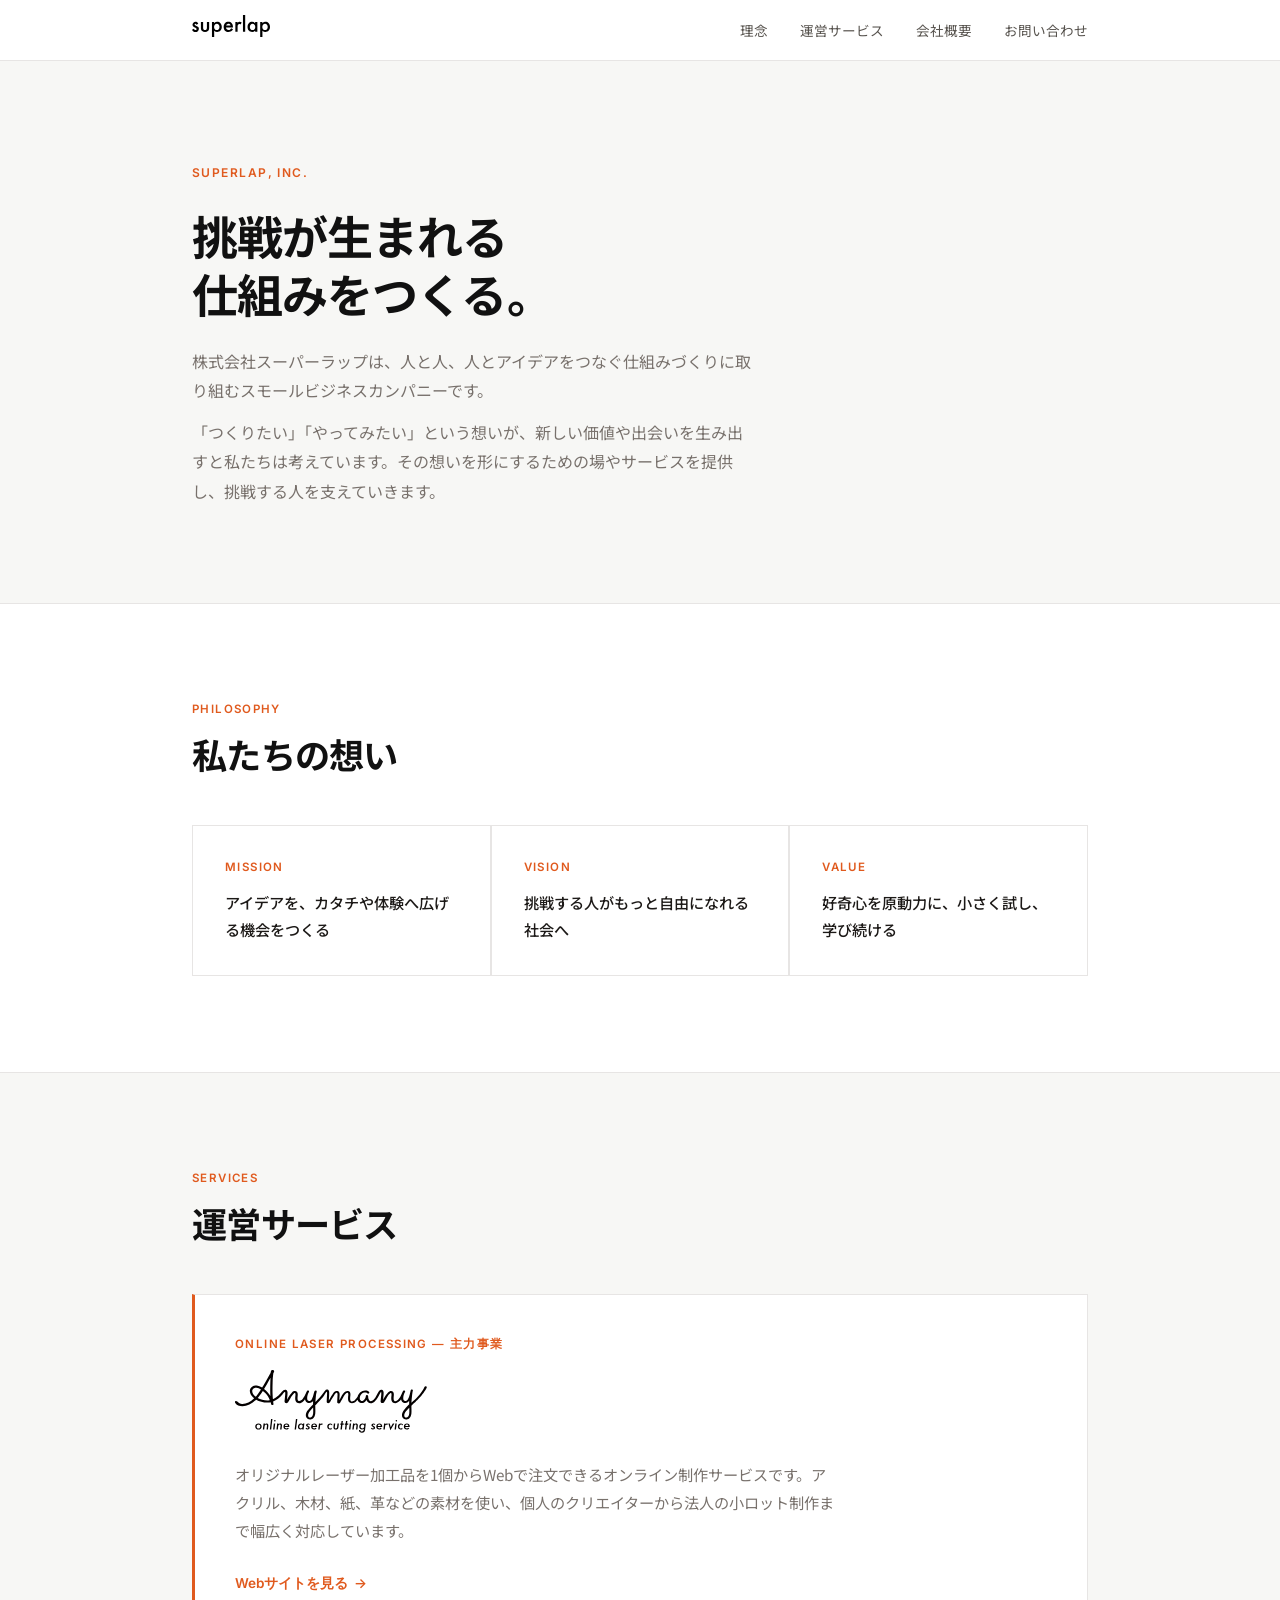
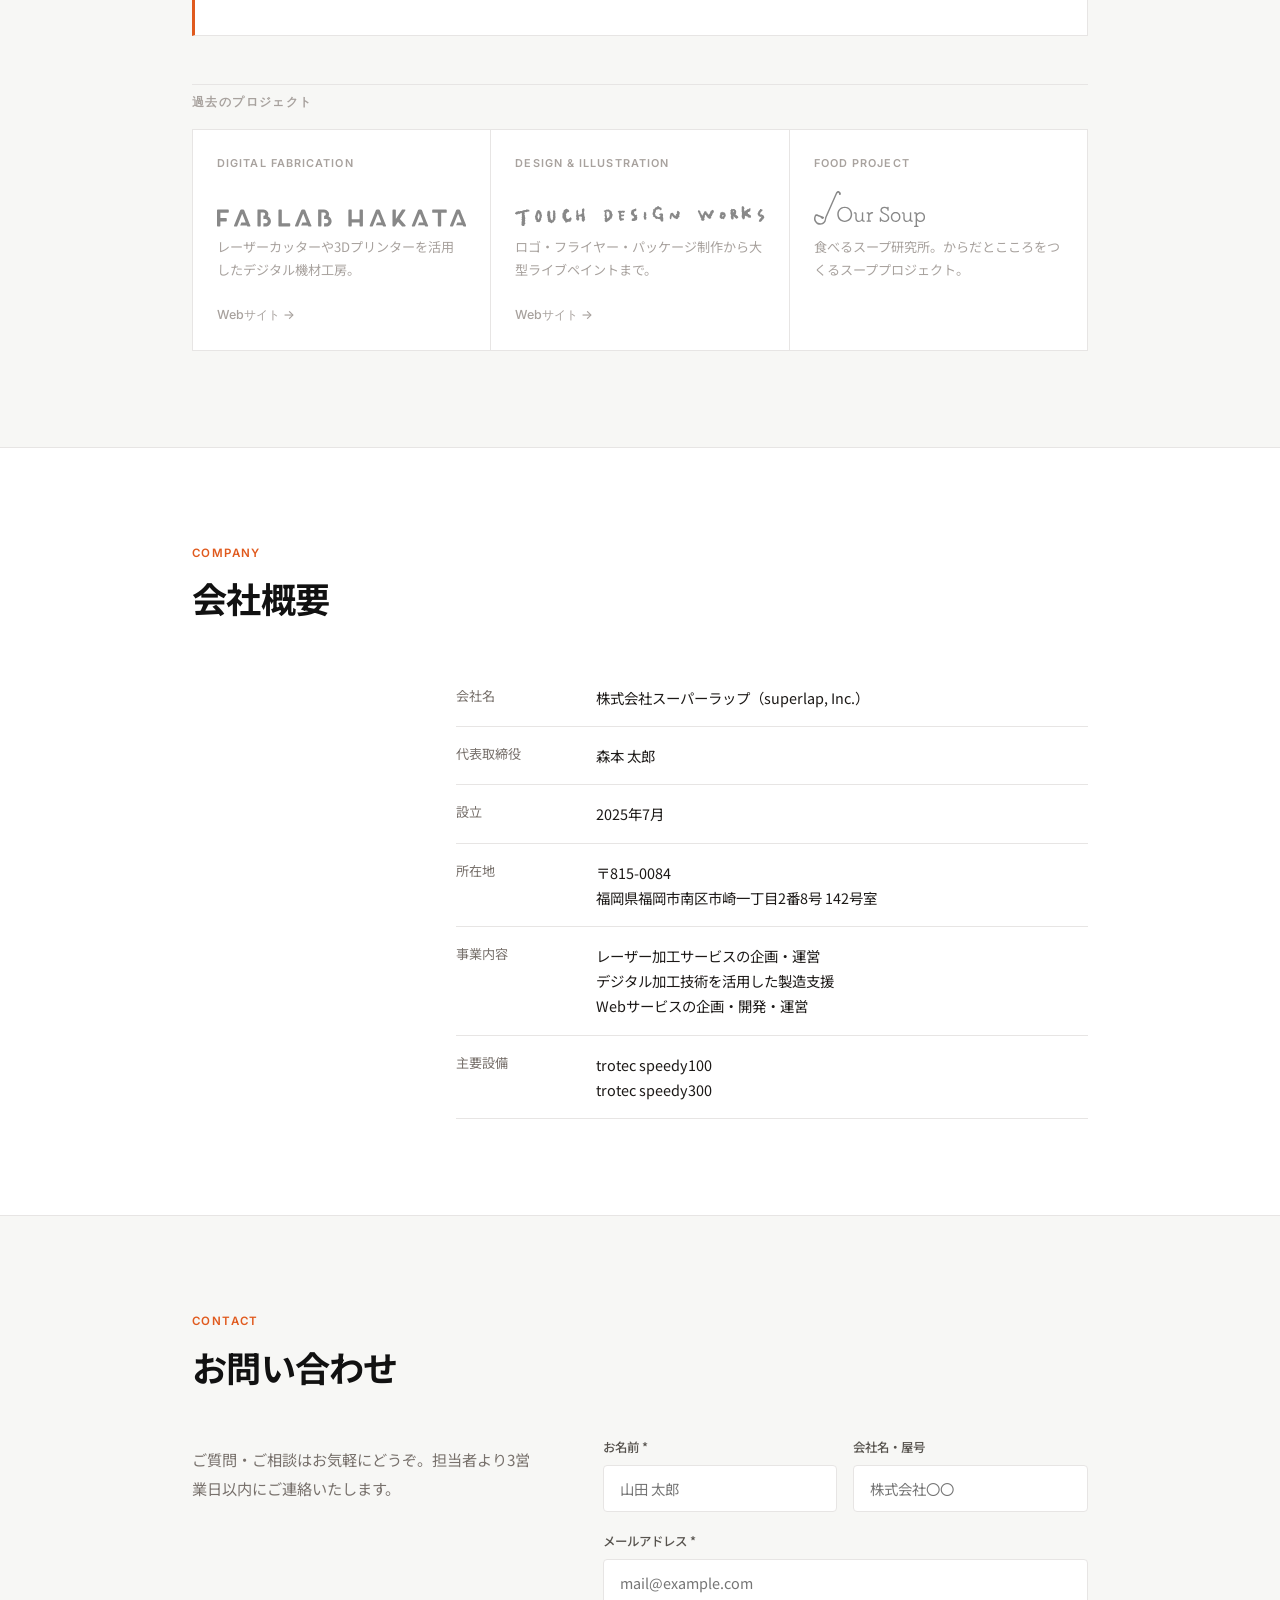
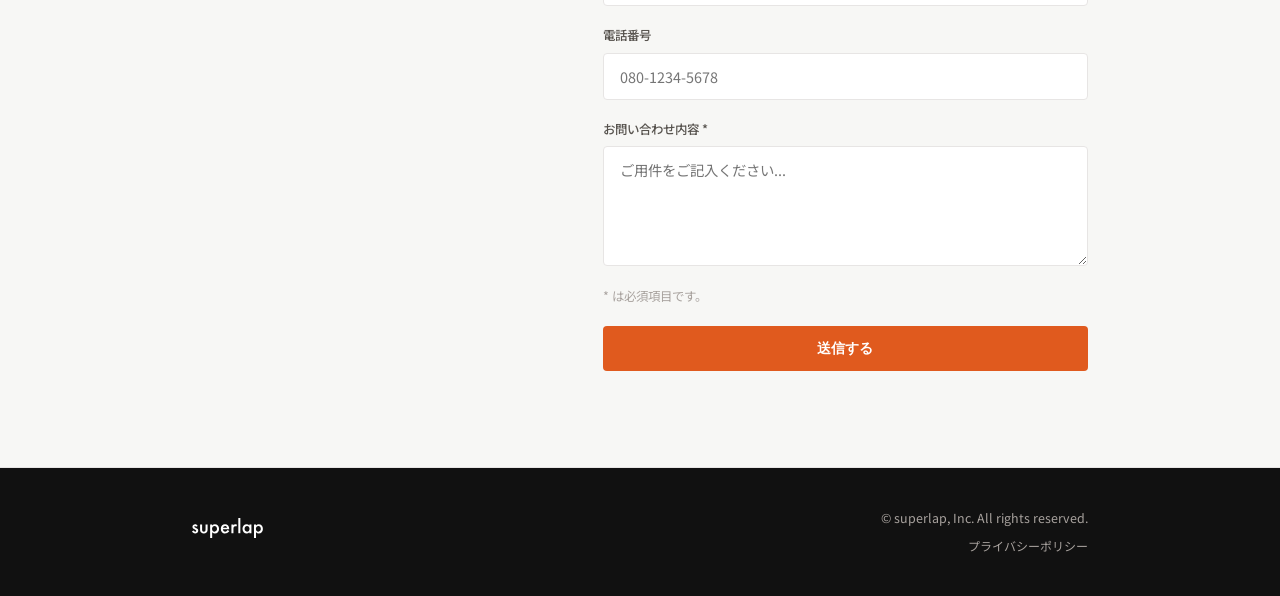
==== commit 04360d49: "Shrink Anymany logo to 80%" ====
--- a/index.html
+++ b/index.html
@@ -633,7 +633,7 @@
       <div class="main-service-label">Online Laser Processing — 主力事業</div>
       <div class="main-service-logo">
         <!-- Anymany logo -->
-        <svg xmlns="http://www.w3.org/2000/svg" viewBox="0 0 167.01 54.57" style="height:clamp(44.8px,6.8vw,78.4px);width:auto;max-width:100%;fill:#040000" aria-label="Anymany"><path d="M166.43,14.17c-.72-.26-1.26.18-1.5.64-.06.11-.13.27-.22.46-.51,1.06-1.56,3.28-4.11,6.27-.55.65-1.37,1.51-2.15,2.31-1.26,1.31-3.01,2.83-4.86,4.69.06-1.05.13-2.07.22-3.04.09-1.03.18-1.95.27-2.72.08-.77.16-1.4.22-1.88l.03-.29c.08-.59.15-1.14.27-1.72.01-.06.03-.13.04-.2.03-.17.06-.35.13-.48.18-.35.1-.76-.2-1.03-.18-.15-.4-.24-.65-.24h-.03c-.25,0-.49.11-.66.28-.2.19-.27.46-.33.69l-.02.05c-.18.68-.33,1.37-.47,2.03-.09.45-.19.9-.3,1.35-.36,1.53-.84,2.8-1.47,3.87-.69,1.18-1.47,1.78-2.3,1.78-.67,0-1.13-.2-1.42-.63-.3-.43-.45-1.04-.45-1.81s.08-1.52.24-2.17c.16-.66.34-1.23.53-1.7.19-.46.36-.82.53-1.08.12-.18.19-.29.22-.35.1-.15.16-.31.16-.49,0-.24-.09-.46-.27-.65-.19-.19-.43-.28-.72-.28-.35,0-.62.14-.81.41-.05.06-.13.18-.29.43-.19.31-.4.75-.62,1.3-.03.09-.07.18-.1.27,0,0,0,.01,0,.02-.16.42-.56,1.31-.77,1.73-.22.44-.45.86-.65,1.21-.35.6-.76,1.2-1.23,1.78-.47.58-.98,1.08-1.53,1.5-.54.41-1.09.62-1.65.62-.3,0-.54-.06-.72-.19-.19-.13-.33-.3-.43-.52-.1-.23-.18-.5-.21-.81-.04-.31-.06-.65-.06-.99,0-.28.01-.57.03-.87v-.18c.03-.25.05-.5.07-.75l.07-.86c.02-.26.03-.49.03-.69,0-.83-.2-1.53-.6-2.1-.41-.58-1.04-.87-1.89-.87-.42,0-.87.12-1.35.35-.47.23-.94.61-1.4,1.12-.45.52-.89,1.08-1.3,1.66-.43.61-.82,1.18-1.18,1.75-.39.62-.74,1.19-1.05,1.74-.22.39-.42.74-.59,1.07.03-.3.06-.63.09-1,.05-.62.11-1.25.17-1.88.06-.6.11-1.2.15-1.77.04-.55.06-.96.06-1.22,0-.35-.03-.7-.11-1.04-.07-.34-.18-.66-.34-.94-.16-.29-.37-.52-.63-.7-.27-.18-.59-.27-.98-.27-.64,0-1.28.38-1.92,1.13-.62.73-1.28,1.89-1.99,3.45-.14.27-.31.59-.51.97-.2.38-.44.77-.69,1.16-.26.4-.55.8-.87,1.2-.32.4-.65.75-.99,1.05-.34.3-.69.55-1.05.73-.35.18-.7.27-1.05.27-.54,0-.96-.17-1.27-.51-.31-.35-.56-.77-.71-1.25-.16-.48-.26-.97-.31-1.46-.05-.49-.08-.88-.09-1.16-.02-.23-.12-.43-.3-.61-.19-.18-.4-.27-.65-.27-.26,0-.49.08-.68.23-.19.15-.31.35-.34.57-.11.74-.29,1.38-.56,1.93-.27.54-.57.99-.89,1.34-.32.35-.66.61-1.01.78-.35.17-.65.25-.92.25-.37,0-.68-.07-.92-.2-.25-.14-.45-.31-.59-.53-.15-.22-.25-.47-.31-.74-.06-.28-.09-.55-.09-.82,0-.82.14-1.55.41-2.16.02-.04.04-.07.05-.1.01-.02.01-.04.02-.07.29-.59.65-1.1,1.06-1.5.44-.42.93-.73,1.45-.92.53-.2,1.03-.3,1.5-.3.31,0,.6.03.84.09.25.06.46.14.64.22.18.08.32.16.42.24.1.08.17.13.2.15.19.18.43.27.71.27.26,0,.49-.09.69-.28.19-.19.29-.4.29-.65,0-.23-.1-.45-.29-.66-.01-.01-.07-.06-.16-.13l-.1-.08c-.16-.13-.39-.27-.68-.41-.29-.15-.64-.28-1.05-.41-.41-.13-.87-.19-1.36-.19-.73,0-1.49.15-2.27.44-.78.29-1.5.74-2.15,1.32-.64.58-1.18,1.32-1.6,2.19-.15.32-.27.68-.37,1.04-.2.36-.42.73-.67,1.11-.27.42-.57.83-.9,1.25-.33.42-.67.79-1.04,1.12-.37.33-.75.59-1.15.79-.4.2-.81.3-1.22.3-.38,0-.69-.07-.91-.22-.22-.15-.39-.34-.49-.58-.1-.24-.17-.51-.2-.82-.03-.31-.05-.62-.05-.94,0-.76.04-1.41.12-1.96.08-.55.12-1.08.12-1.58,0-.32-.04-.67-.12-1.02-.08-.36-.22-.68-.42-.97-.2-.29-.48-.53-.83-.71-.35-.19-.79-.28-1.34-.28-.46,0-.99.15-1.59.45-.6.3-1.24.88-1.92,1.76-.24.3-.5.68-.79,1.15-.29.47-.59.97-.9,1.5-.31.53-.62,1.07-.92,1.61-.3.54-.57,1.04-.81,1.48.02-.42.04-.86.06-1.34s.05-.94.07-1.38c.02-.45.05-.86.07-1.25.02-.38.04-.7.04-.93,0-.42-.05-.81-.14-1.17-.1-.36-.24-.68-.43-.96-.19-.27-.44-.5-.73-.66-.29-.16-.65-.25-1.06-.25s-.87.11-1.36.33c-.49.22-.97.59-1.43,1.11-.27.31-.6.76-.99,1.36-.39.59-.79,1.22-1.2,1.89-.41.67-.79,1.33-1.17,1.99-.38.66-.68,1.21-.92,1.66.08-1.11.16-2.22.23-3.32.07-1.1.11-2.31.11-3.63,0-.3-.03-.6-.1-.91-.06-.31-.17-.59-.31-.84-.14-.25-.34-.45-.58-.6-.25-.16-.55-.23-.92-.23-.62,0-1.26.37-1.91,1.12-.69.79-1.55,2.09-2.13,2.94-.53.78-1.13,1.47-1.72,2.19-1.07,1.25-2.94,3.22-4.35,4.64.04-.84.12-1.68.19-2.52.09-1.03.18-1.95.27-2.72.04-.37.12-1.95.65-3.6.16-.49.07-1.02-.42-1.26s-1.09-.07-1.36.39c-.33.58-.51,1.35-.78,2.52-.47,1.99-.9,3.32-1.54,4.41-.69,1.18-1.47,1.78-2.3,1.78-.67,0-1.13-.2-1.42-.63-.3-.43-.45-1.04-.45-1.81s.08-1.52.24-2.17c.16-.66.34-1.23.53-1.7.19-.46.36-.82.53-1.08.12-.18.19-.29.22-.35.1-.15.16-.31.16-.49,0-.24-.09-.46-.27-.65-.19-.19-.43-.28-.72-.28-.35,0-.62.14-.81.41-.05.06-.13.18-.29.43-.19.31-.4.75-.62,1.3-.03.08-.06.16-.09.24,0,0,0,0,0,.01-.11.28-.71,1.56-.91,1.96-.05.1-.1.2-.15.3-.12.24-.24.48-.37.72-.35.6-.76,1.2-1.23,1.78-.47.58-.98,1.08-1.53,1.5-.54.41-1.09.62-1.65.62-.3,0-.54-.06-.72-.19-.19-.13-.33-.3-.43-.52-.1-.23-.18-.5-.21-.81-.04-.31-.06-.65-.06-.99,0-.28.01-.57.03-.87v-.18c.03-.25.05-.5.07-.75l.07-.86c.02-.26.03-.49.03-.69,0-.83-.2-1.53-.6-2.1-.41-.58-1.04-.87-1.89-.87-.42,0-.87.12-1.35.35-.47.23-.94.61-1.4,1.12-.45.52-.89,1.08-1.3,1.66-.43.61-.82,1.18-1.18,1.75-.39.62-.74,1.19-1.05,1.74-.22.39-.42.74-.59,1.07.03-.3.06-.63.09-1,.05-.62.11-1.25.17-1.88.06-.6.11-1.2.15-1.77.04-.55.06-.96.06-1.22,0-.35-.03-.7-.11-1.04-.07-.34-.18-.66-.34-.94-.16-.29-.37-.52-.63-.7-.27-.18-.59-.27-.98-.27-1.13,0-1.95.79-2.66,1.63-.32.39-.57.66-.92,1.05-.07.05-.14.1-.2.17-.5.59-1.14,1.28-1.89,1.99-.24.21-.52.45-.77.7-1.2,1.04-2.64,2.05-4.24,2.76-.13-1.42-.23-2.93-.29-4.5-.14-3.59-.05-6.73.03-10.06l.03-1.11c.06-2.36.22-4.2.6-6.87.16-.3.31-.59.48-.89.18-.33.26-.62.23-.89-.03-.37-.21-.66-.52-.88-.31-.22-.62-.31-.93-.29-.56.04-.94.29-1.16.75-.28.61-.39,1.25-.5,1.9-.42.73-.89,1.58-1.41,2.49-2,3.55-4.45,7.91-5.95,10.28-1.56-.95-3.09-1.53-4.62-1.75-1.5-.21-3.01.12-4.16.92-1.04.73-1.71,1.8-1.88,3.01-.28,1.98.72,4.31,2.67,6.24.33.33.69.64,1.07.93-3.26,3.28-6.67,4.94-10.18,4.94h-.05c-.16,0-.31,0-.47-.02-1.1-.07-2.41-.46-3.02-1.21-.79-.96-1.81-1.9-2.76-1.21-.44.32-.29,1.11,0,1.55,1.19,1.85,3.53,2.75,6.24,2.77h.06c4.15,0,8.12-1.92,11.83-5.71,3,1.74,6.88,2.66,10.8,2.47.6-.03,1.21-.1,1.81-.23.37,1.07.57,1.8.57,1.82,0,.02.01.03.02.05,0,.03.02.05.03.07.01.03.03.05.04.08.01.02.02.04.04.07.02.03.04.05.05.07.02.02.03.04.05.06.02.02.04.04.07.06.02.02.04.03.06.05.02.02.05.03.08.05.02.01.04.03.06.04.03.01.06.03.09.04.02,0,.05.02.07.03.03.01.07.02.1.03.02,0,.04.01.07.02.05,0,.11.01.17.01.05,0,.1,0,.16-.01.02,0,.03,0,.05-.01.01,0,.02,0,.03,0,.02,0,.04-.01.05-.02.04-.01.07-.02.1-.03.03-.01.06-.02.08-.04.03-.02.06-.03.09-.05.03-.02.05-.03.07-.05.03-.02.05-.04.07-.06.02-.02.04-.04.06-.07.02-.02.04-.05.06-.07.02-.02.03-.05.05-.08.02-.03.03-.05.04-.08.01-.03.02-.05.03-.08,0-.03.02-.06.03-.09,0-.03.01-.06.01-.09,0-.03,0-.06,0-.09,0-.03,0-.06,0-.1,0-.02,0-.04,0-.06-.11-.67-.21-1.38-.31-2.12,2.88-1.12,5.72-3.24,8.27-6.24.11-.13.18-.29.2-.45.26-.31.53-.62.8-.93.23-.26.48-.52.79-.56.06-.01.17-.01.25.03.28.15.24.75.23,1.11,0,.09,0,.17,0,.23,0,.27-.02.61-.05,1.01-.03.41-.07.84-.12,1.31l-.14,1.42c-.05.48-.09.92-.14,1.33-.05.41-.09.77-.12,1.06-.03.3-.05.5-.05.61,0,.49.15.88.44,1.15.29.27.68.41,1.16.41.35,0,.69-.11,1.02-.33.32-.22.65-.64.97-1.27.15-.31.37-.72.64-1.2.29-.51.59-1.02.89-1.53.32-.54.66-1.08,1.02-1.61.36-.54.72-1.03,1.07-1.46.34-.42.67-.77.99-1.04.3-.25.56-.38.78-.38.06,0,.17.04.34.22.13.14.2.44.2.88,0,.28-.01.57-.03.86-.02.26-.05.54-.09.9-.04.34-.07.62-.09.87-.02.27-.03.52-.03.75,0,.52.04,1.03.13,1.53.09.51.26.99.51,1.4.26.43.61.77,1.06,1.04.45.26,1.04.4,1.76.4.64,0,1.26-.15,1.84-.45.58-.3,1.12-.67,1.6-1.1.49-.44.95-.93,1.36-1.46.09-.12.17-.23.25-.34.14.84.45,1.53.94,2.08.69.76,1.65,1.14,2.86,1.14.73,0,1.42-.21,2.03-.63.48-.33.91-.74,1.27-1.24,0,.01,0,.03,0,.04-.03.1-.02.26-.02.39,0,.2-.01.4-.02.6,0,.11-.01.21-.02.32-.01.26-.04.54,0,.81,0,.3,0,.6,0,.9-2.03,2.05-4.02,4.16-5.12,5.77-.81,1.19-1.45,3.13-1.03,4.76.25.97.85,1.74,1.74,2.23.52.29,1.09.43,1.67.43.38,0,.77-.06,1.15-.19,1.27-.41,2.43-1.5,2.95-2.76.67-1.62.69-3.36.65-5v-.48c-.04-1.19-.07-2.59-.08-4.05.39-.4.79-.79,1.17-1.17,1.47-1.48,3.51-3.61,4.58-4.91,1.01-1.17,1.43-1.82,2.05-2.69.53-.73,1.11-1.74,1.48-2.26.38-.52.71-.74.81-.7.08.02.09.12.14.43.05.31.06.65.05,1.02-.03.7-.07,1.45-.11,2.25-.04.8-.08,1.56-.11,2.26-.03.71-.06,1.3-.08,1.79-.02.49-.04.76-.04.8,0,.43.11.78.33,1.04.22.26.56.39,1.03.39.32,0,.65-.11.98-.35.33-.23.67-.66,1-1.28.27-.52.59-1.1.97-1.76.38-.65.75-1.29,1.13-1.91.38-.62.75-1.19,1.09-1.7.34-.51.63-.9.85-1.17.29-.34.54-.57.75-.69.22-.12.41-.18.59-.18.19,0,.36.09.5.26.15.17.22.45.22.83,0,.18,0,.44-.02.78s-.03.73-.05,1.17c-.02.44-.04.89-.07,1.37-.03.48-.06.94-.07,1.38-.02.45-.03.85-.05,1.22-.02.37-.02.67-.02.89,0,.43.11.78.32,1.05.21.27.53.4.94.4.19,0,.37-.04.52-.11.16-.07.32-.2.49-.38.17-.18.34-.42.53-.74.18-.31.41-.7.68-1.18.48-.86.95-1.71,1.42-2.54.47-.83.93-1.57,1.37-2.23.45-.65.88-1.18,1.3-1.57s.83-.59,1.21-.59c.05,0,.12,0,.21.01.1,0,.19.05.3.13.1.08.19.22.26.41.07.19.11.48.11.85,0,.34-.04.82-.12,1.44-.08.62-.12,1.29-.12,2.02,0,.55.05,1.08.14,1.58.1.5.27.95.54,1.34s.61.69,1.05.92c.44.23,1.01.35,1.71.35.65,0,1.27-.15,1.86-.43.59-.29,1.14-.66,1.65-1.11.49-.44.95-.92,1.36-1.44.03.12.07.24.12.36.18.49.44.92.78,1.28.34.37.75.65,1.23.85.48.2,1.02.3,1.61.3.75,0,1.51-.25,2.26-.75.68-.45,1.28-1.06,1.79-1.81.29.73.72,1.36,1.29,1.85.63.55,1.42.83,2.35.83.65,0,1.28-.15,1.87-.44.58-.29,1.13-.65,1.63-1.09.5-.44.96-.93,1.37-1.45.4-.52.76-1.02,1.06-1.51.3-.47.55-.9.75-1.28.19-.37.32-.61.39-.73.56-1.25,1.02-2.13,1.37-2.62.35-.48.53-.67.62-.74.04.07.08.2.11.48.03.33.05.68.05,1.03,0,.27-.02.61-.05,1.01-.03.41-.07.84-.12,1.31l-.14,1.42c-.05.48-.09.92-.14,1.33-.05.41-.09.77-.12,1.06-.03.3-.05.5-.05.61,0,.49.15.88.44,1.15s.68.41,1.16.41c.35,0,.69-.11,1.02-.33.32-.22.65-.64.97-1.27.15-.31.37-.72.64-1.2.29-.51.59-1.02.89-1.53.32-.54.66-1.08,1.02-1.61.36-.54.72-1.03,1.07-1.46.34-.42.67-.77.99-1.04.3-.25.56-.38.78-.38.06,0,.17.04.34.22.13.14.2.44.2.88,0,.28-.01.57-.03.86-.02.26-.05.54-.09.9-.04.34-.07.62-.09.87-.02.27-.03.52-.03.75,0,.52.04,1.03.13,1.53.09.51.26.99.51,1.4.26.43.61.77,1.06,1.04.45.26,1.04.4,1.76.4.64,0,1.26-.15,1.84-.45.58-.3,1.12-.67,1.6-1.1.49-.44.95-.93,1.36-1.46.09-.12.17-.23.25-.34.14.84.45,1.53.94,2.08.69.76,1.65,1.14,2.86,1.14.73,0,1.42-.21,2.03-.63.5-.33.93-.76,1.3-1.28-.04.53-.07,2.12-.02,3.11-2.03,2.05-4.02,4.16-5.12,5.77-.81,1.19-1.45,3.13-1.03,4.76.25.97.85,1.74,1.74,2.23.52.29,1.09.43,1.67.43.38,0,.77-.06,1.15-.19,1.27-.41,2.43-1.5,2.95-2.76.67-1.62.69-3.36.65-5v-.48c-.04-1.19-.06-2.09-.07-3.55.39-.4,1.72-1.76,2.1-2.15l.32-.3c.54-.51,1.15-1.08,1.65-1.56l.06-.06c.92-.9,3.17-3.16,4.35-4.53,3.11-3.64,4.61-6.52,4.81-7.03.19-.46.12-1.23-.5-1.46ZM30.94,6.85c-.07.96-.12,1.9-.15,2.93l-.03,1.11c-.09,3.36-.17,6.53-.03,10.17.02.56.05,1.11.08,1.66-.65-1.16-1.41-2.29-2.29-3.22-1.09-1.16-2.16-2.14-3.22-2.95,1.4-2.2,3.68-6.22,5.64-9.71ZM17.15,22.54c-1.54-1.52-2.34-3.27-2.14-4.7.1-.71.48-1.31,1.09-1.74.57-.4,1.29-.61,2.05-.61.19,0,.39.01.59.04,1.26.18,2.55.68,3.88,1.5-.95,1.46-1.94,2.95-2.99,4.36-.51.69-1.03,1.34-1.56,1.94-.33-.26-.64-.52-.93-.81ZM29.1,26.47c-3.41.16-6.76-.6-9.37-2.04.53-.61,1.05-1.26,1.56-1.95,1.04-1.4,2.01-2.86,2.95-4.29.9.71,1.81,1.57,2.76,2.57,1.44,1.53,2.56,3.72,3.33,5.59-.4.07-.81.12-1.23.13ZM67.56,39.64c-.31.75-1.06,1.47-1.78,1.71-.43.14-.83.11-1.2-.1-.43-.24-.7-.59-.83-1.09-.27-1.06.19-2.5.78-3.37.77-1.13,2.06-2.57,3.5-4.07.01.76.03,1.48.05,2.13v.48c.05,1.46.03,3-.51,4.31ZM151.25,39.64c-.31.75-1.06,1.47-1.78,1.71-.43.14-.83.11-1.2-.1-.43-.24-.7-.59-.83-1.09-.27-1.06.19-2.5.78-3.37.77-1.13,1.99-2.52,3.5-3.99.01.76.03,1.4.04,2.06v.48c.05,1.46.03,3-.51,4.31Z"/>
+        <svg xmlns="http://www.w3.org/2000/svg" viewBox="0 0 167.01 54.57" style="height:clamp(35.8px,5.44vw,62.7px);width:auto;max-width:100%;fill:#040000" aria-label="Anymany"><path d="M166.43,14.17c-.72-.26-1.26.18-1.5.64-.06.11-.13.27-.22.46-.51,1.06-1.56,3.28-4.11,6.27-.55.65-1.37,1.51-2.15,2.31-1.26,1.31-3.01,2.83-4.86,4.69.06-1.05.13-2.07.22-3.04.09-1.03.18-1.95.27-2.72.08-.77.16-1.4.22-1.88l.03-.29c.08-.59.15-1.14.27-1.72.01-.06.03-.13.04-.2.03-.17.06-.35.13-.48.18-.35.1-.76-.2-1.03-.18-.15-.4-.24-.65-.24h-.03c-.25,0-.49.11-.66.28-.2.19-.27.46-.33.69l-.02.05c-.18.68-.33,1.37-.47,2.03-.09.45-.19.9-.3,1.35-.36,1.53-.84,2.8-1.47,3.87-.69,1.18-1.47,1.78-2.3,1.78-.67,0-1.13-.2-1.42-.63-.3-.43-.45-1.04-.45-1.81s.08-1.52.24-2.17c.16-.66.34-1.23.53-1.7.19-.46.36-.82.53-1.08.12-.18.19-.29.22-.35.1-.15.16-.31.16-.49,0-.24-.09-.46-.27-.65-.19-.19-.43-.28-.72-.28-.35,0-.62.14-.81.41-.05.06-.13.18-.29.43-.19.31-.4.75-.62,1.3-.03.09-.07.18-.1.27,0,0,0,.01,0,.02-.16.42-.56,1.31-.77,1.73-.22.44-.45.86-.65,1.21-.35.6-.76,1.2-1.23,1.78-.47.58-.98,1.08-1.53,1.5-.54.41-1.09.62-1.65.62-.3,0-.54-.06-.72-.19-.19-.13-.33-.3-.43-.52-.1-.23-.18-.5-.21-.81-.04-.31-.06-.65-.06-.99,0-.28.01-.57.03-.87v-.18c.03-.25.05-.5.07-.75l.07-.86c.02-.26.03-.49.03-.69,0-.83-.2-1.53-.6-2.1-.41-.58-1.04-.87-1.89-.87-.42,0-.87.12-1.35.35-.47.23-.94.61-1.4,1.12-.45.52-.89,1.08-1.3,1.66-.43.61-.82,1.18-1.18,1.75-.39.62-.74,1.19-1.05,1.74-.22.39-.42.74-.59,1.07.03-.3.06-.63.09-1,.05-.62.11-1.25.17-1.88.06-.6.11-1.2.15-1.77.04-.55.06-.96.06-1.22,0-.35-.03-.7-.11-1.04-.07-.34-.18-.66-.34-.94-.16-.29-.37-.52-.63-.7-.27-.18-.59-.27-.98-.27-.64,0-1.28.38-1.92,1.13-.62.73-1.28,1.89-1.99,3.45-.14.27-.31.59-.51.97-.2.38-.44.77-.69,1.16-.26.4-.55.8-.87,1.2-.32.4-.65.75-.99,1.05-.34.3-.69.55-1.05.73-.35.18-.7.27-1.05.27-.54,0-.96-.17-1.27-.51-.31-.35-.56-.77-.71-1.25-.16-.48-.26-.97-.31-1.46-.05-.49-.08-.88-.09-1.16-.02-.23-.12-.43-.3-.61-.19-.18-.4-.27-.65-.27-.26,0-.49.08-.68.23-.19.15-.31.35-.34.57-.11.74-.29,1.38-.56,1.93-.27.54-.57.99-.89,1.34-.32.35-.66.61-1.01.78-.35.17-.65.25-.92.25-.37,0-.68-.07-.92-.2-.25-.14-.45-.31-.59-.53-.15-.22-.25-.47-.31-.74-.06-.28-.09-.55-.09-.82,0-.82.14-1.55.41-2.16.02-.04.04-.07.05-.1.01-.02.01-.04.02-.07.29-.59.65-1.1,1.06-1.5.44-.42.93-.73,1.45-.92.53-.2,1.03-.3,1.5-.3.31,0,.6.03.84.09.25.06.46.14.64.22.18.08.32.16.42.24.1.08.17.13.2.15.19.18.43.27.71.27.26,0,.49-.09.69-.28.19-.19.29-.4.29-.65,0-.23-.1-.45-.29-.66-.01-.01-.07-.06-.16-.13l-.1-.08c-.16-.13-.39-.27-.68-.41-.29-.15-.64-.28-1.05-.41-.41-.13-.87-.19-1.36-.19-.73,0-1.49.15-2.27.44-.78.29-1.5.74-2.15,1.32-.64.58-1.18,1.32-1.6,2.19-.15.32-.27.68-.37,1.04-.2.36-.42.73-.67,1.11-.27.42-.57.83-.9,1.25-.33.42-.67.79-1.04,1.12-.37.33-.75.59-1.15.79-.4.2-.81.3-1.22.3-.38,0-.69-.07-.91-.22-.22-.15-.39-.34-.49-.58-.1-.24-.17-.51-.2-.82-.03-.31-.05-.62-.05-.94,0-.76.04-1.41.12-1.96.08-.55.12-1.08.12-1.58,0-.32-.04-.67-.12-1.02-.08-.36-.22-.68-.42-.97-.2-.29-.48-.53-.83-.71-.35-.19-.79-.28-1.34-.28-.46,0-.99.15-1.59.45-.6.3-1.24.88-1.92,1.76-.24.3-.5.68-.79,1.15-.29.47-.59.97-.9,1.5-.31.53-.62,1.07-.92,1.61-.3.54-.57,1.04-.81,1.48.02-.42.04-.86.06-1.34s.05-.94.07-1.38c.02-.45.05-.86.07-1.25.02-.38.04-.7.04-.93,0-.42-.05-.81-.14-1.17-.1-.36-.24-.68-.43-.96-.19-.27-.44-.5-.73-.66-.29-.16-.65-.25-1.06-.25s-.87.11-1.36.33c-.49.22-.97.59-1.43,1.11-.27.31-.6.76-.99,1.36-.39.59-.79,1.22-1.2,1.89-.41.67-.79,1.33-1.17,1.99-.38.66-.68,1.21-.92,1.66.08-1.11.16-2.22.23-3.32.07-1.1.11-2.31.11-3.63,0-.3-.03-.6-.1-.91-.06-.31-.17-.59-.31-.84-.14-.25-.34-.45-.58-.6-.25-.16-.55-.23-.92-.23-.62,0-1.26.37-1.91,1.12-.69.79-1.55,2.09-2.13,2.94-.53.78-1.13,1.47-1.72,2.19-1.07,1.25-2.94,3.22-4.35,4.64.04-.84.12-1.68.19-2.52.09-1.03.18-1.95.27-2.72.04-.37.12-1.95.65-3.6.16-.49.07-1.02-.42-1.26s-1.09-.07-1.36.39c-.33.58-.51,1.35-.78,2.52-.47,1.99-.9,3.32-1.54,4.41-.69,1.18-1.47,1.78-2.3,1.78-.67,0-1.13-.2-1.42-.63-.3-.43-.45-1.04-.45-1.81s.08-1.52.24-2.17c.16-.66.34-1.23.53-1.7.19-.46.36-.82.53-1.08.12-.18.19-.29.22-.35.1-.15.16-.31.16-.49,0-.24-.09-.46-.27-.65-.19-.19-.43-.28-.72-.28-.35,0-.62.14-.81.41-.05.06-.13.18-.29.43-.19.31-.4.75-.62,1.3-.03.08-.06.16-.09.24,0,0,0,0,0,.01-.11.28-.71,1.56-.91,1.96-.05.1-.1.2-.15.3-.12.24-.24.48-.37.72-.35.6-.76,1.2-1.23,1.78-.47.58-.98,1.08-1.53,1.5-.54.41-1.09.62-1.65.62-.3,0-.54-.06-.72-.19-.19-.13-.33-.3-.43-.52-.1-.23-.18-.5-.21-.81-.04-.31-.06-.65-.06-.99,0-.28.01-.57.03-.87v-.18c.03-.25.05-.5.07-.75l.07-.86c.02-.26.03-.49.03-.69,0-.83-.2-1.53-.6-2.1-.41-.58-1.04-.87-1.89-.87-.42,0-.87.12-1.35.35-.47.23-.94.61-1.4,1.12-.45.52-.89,1.08-1.3,1.66-.43.61-.82,1.18-1.18,1.75-.39.62-.74,1.19-1.05,1.74-.22.39-.42.74-.59,1.07.03-.3.06-.63.09-1,.05-.62.11-1.25.17-1.88.06-.6.11-1.2.15-1.77.04-.55.06-.96.06-1.22,0-.35-.03-.7-.11-1.04-.07-.34-.18-.66-.34-.94-.16-.29-.37-.52-.63-.7-.27-.18-.59-.27-.98-.27-1.13,0-1.95.79-2.66,1.63-.32.39-.57.66-.92,1.05-.07.05-.14.1-.2.17-.5.59-1.14,1.28-1.89,1.99-.24.21-.52.45-.77.7-1.2,1.04-2.64,2.05-4.24,2.76-.13-1.42-.23-2.93-.29-4.5-.14-3.59-.05-6.73.03-10.06l.03-1.11c.06-2.36.22-4.2.6-6.87.16-.3.31-.59.48-.89.18-.33.26-.62.23-.89-.03-.37-.21-.66-.52-.88-.31-.22-.62-.31-.93-.29-.56.04-.94.29-1.16.75-.28.61-.39,1.25-.5,1.9-.42.73-.89,1.58-1.41,2.49-2,3.55-4.45,7.91-5.95,10.28-1.56-.95-3.09-1.53-4.62-1.75-1.5-.21-3.01.12-4.16.92-1.04.73-1.71,1.8-1.88,3.01-.28,1.98.72,4.31,2.67,6.24.33.33.69.64,1.07.93-3.26,3.28-6.67,4.94-10.18,4.94h-.05c-.16,0-.31,0-.47-.02-1.1-.07-2.41-.46-3.02-1.21-.79-.96-1.81-1.9-2.76-1.21-.44.32-.29,1.11,0,1.55,1.19,1.85,3.53,2.75,6.24,2.77h.06c4.15,0,8.12-1.92,11.83-5.71,3,1.74,6.88,2.66,10.8,2.47.6-.03,1.21-.1,1.81-.23.37,1.07.57,1.8.57,1.82,0,.02.01.03.02.05,0,.03.02.05.03.07.01.03.03.05.04.08.01.02.02.04.04.07.02.03.04.05.05.07.02.02.03.04.05.06.02.02.04.04.07.06.02.02.04.03.06.05.02.02.05.03.08.05.02.01.04.03.06.04.03.01.06.03.09.04.02,0,.05.02.07.03.03.01.07.02.1.03.02,0,.04.01.07.02.05,0,.11.01.17.01.05,0,.1,0,.16-.01.02,0,.03,0,.05-.01.01,0,.02,0,.03,0,.02,0,.04-.01.05-.02.04-.01.07-.02.1-.03.03-.01.06-.02.08-.04.03-.02.06-.03.09-.05.03-.02.05-.03.07-.05.03-.02.05-.04.07-.06.02-.02.04-.04.06-.07.02-.02.04-.05.06-.07.02-.02.03-.05.05-.08.02-.03.03-.05.04-.08.01-.03.02-.05.03-.08,0-.03.02-.06.03-.09,0-.03.01-.06.01-.09,0-.03,0-.06,0-.09,0-.03,0-.06,0-.1,0-.02,0-.04,0-.06-.11-.67-.21-1.38-.31-2.12,2.88-1.12,5.72-3.24,8.27-6.24.11-.13.18-.29.2-.45.26-.31.53-.62.8-.93.23-.26.48-.52.79-.56.06-.01.17-.01.25.03.28.15.24.75.23,1.11,0,.09,0,.17,0,.23,0,.27-.02.61-.05,1.01-.03.41-.07.84-.12,1.31l-.14,1.42c-.05.48-.09.92-.14,1.33-.05.41-.09.77-.12,1.06-.03.3-.05.5-.05.61,0,.49.15.88.44,1.15.29.27.68.41,1.16.41.35,0,.69-.11,1.02-.33.32-.22.65-.64.97-1.27.15-.31.37-.72.64-1.2.29-.51.59-1.02.89-1.53.32-.54.66-1.08,1.02-1.61.36-.54.72-1.03,1.07-1.46.34-.42.67-.77.99-1.04.3-.25.56-.38.78-.38.06,0,.17.04.34.22.13.14.2.44.2.88,0,.28-.01.57-.03.86-.02.26-.05.54-.09.9-.04.34-.07.62-.09.87-.02.27-.03.52-.03.75,0,.52.04,1.03.13,1.53.09.51.26.99.51,1.4.26.43.61.77,1.06,1.04.45.26,1.04.4,1.76.4.64,0,1.26-.15,1.84-.45.58-.3,1.12-.67,1.6-1.1.49-.44.95-.93,1.36-1.46.09-.12.17-.23.25-.34.14.84.45,1.53.94,2.08.69.76,1.65,1.14,2.86,1.14.73,0,1.42-.21,2.03-.63.48-.33.91-.74,1.27-1.24,0,.01,0,.03,0,.04-.03.1-.02.26-.02.39,0,.2-.01.4-.02.6,0,.11-.01.21-.02.32-.01.26-.04.54,0,.81,0,.3,0,.6,0,.9-2.03,2.05-4.02,4.16-5.12,5.77-.81,1.19-1.45,3.13-1.03,4.76.25.97.85,1.74,1.74,2.23.52.29,1.09.43,1.67.43.38,0,.77-.06,1.15-.19,1.27-.41,2.43-1.5,2.95-2.76.67-1.62.69-3.36.65-5v-.48c-.04-1.19-.07-2.59-.08-4.05.39-.4.79-.79,1.17-1.17,1.47-1.48,3.51-3.61,4.58-4.91,1.01-1.17,1.43-1.82,2.05-2.69.53-.73,1.11-1.74,1.48-2.26.38-.52.71-.74.81-.7.08.02.09.12.14.43.05.31.06.65.05,1.02-.03.7-.07,1.45-.11,2.25-.04.8-.08,1.56-.11,2.26-.03.71-.06,1.3-.08,1.79-.02.49-.04.76-.04.8,0,.43.11.78.33,1.04.22.26.56.39,1.03.39.32,0,.65-.11.98-.35.33-.23.67-.66,1-1.28.27-.52.59-1.1.97-1.76.38-.65.75-1.29,1.13-1.91.38-.62.75-1.19,1.09-1.7.34-.51.63-.9.85-1.17.29-.34.54-.57.75-.69.22-.12.41-.18.59-.18.19,0,.36.09.5.26.15.17.22.45.22.83,0,.18,0,.44-.02.78s-.03.73-.05,1.17c-.02.44-.04.89-.07,1.37-.03.48-.06.94-.07,1.38-.02.45-.03.85-.05,1.22-.02.37-.02.67-.02.89,0,.43.11.78.32,1.05.21.27.53.4.94.4.19,0,.37-.04.52-.11.16-.07.32-.2.49-.38.17-.18.34-.42.53-.74.18-.31.41-.7.68-1.18.48-.86.95-1.71,1.42-2.54.47-.83.93-1.57,1.37-2.23.45-.65.88-1.18,1.3-1.57s.83-.59,1.21-.59c.05,0,.12,0,.21.01.1,0,.19.05.3.13.1.08.19.22.26.41.07.19.11.48.11.85,0,.34-.04.82-.12,1.44-.08.62-.12,1.29-.12,2.02,0,.55.05,1.08.14,1.58.1.5.27.95.54,1.34s.61.69,1.05.92c.44.23,1.01.35,1.71.35.65,0,1.27-.15,1.86-.43.59-.29,1.14-.66,1.65-1.11.49-.44.95-.92,1.36-1.44.03.12.07.24.12.36.18.49.44.92.78,1.28.34.37.75.65,1.23.85.48.2,1.02.3,1.61.3.75,0,1.51-.25,2.26-.75.68-.45,1.28-1.06,1.79-1.81.29.73.72,1.36,1.29,1.85.63.55,1.42.83,2.35.83.65,0,1.28-.15,1.87-.44.58-.29,1.13-.65,1.63-1.09.5-.44.96-.93,1.37-1.45.4-.52.76-1.02,1.06-1.51.3-.47.55-.9.75-1.28.19-.37.32-.61.39-.73.56-1.25,1.02-2.13,1.37-2.62.35-.48.53-.67.62-.74.04.07.08.2.11.48.03.33.05.68.05,1.03,0,.27-.02.61-.05,1.01-.03.41-.07.84-.12,1.31l-.14,1.42c-.05.48-.09.92-.14,1.33-.05.41-.09.77-.12,1.06-.03.3-.05.5-.05.61,0,.49.15.88.44,1.15s.68.41,1.16.41c.35,0,.69-.11,1.02-.33.32-.22.65-.64.97-1.27.15-.31.37-.72.64-1.2.29-.51.59-1.02.89-1.53.32-.54.66-1.08,1.02-1.61.36-.54.72-1.03,1.07-1.46.34-.42.67-.77.99-1.04.3-.25.56-.38.78-.38.06,0,.17.04.34.22.13.14.2.44.2.88,0,.28-.01.57-.03.86-.02.26-.05.54-.09.9-.04.34-.07.62-.09.87-.02.27-.03.52-.03.75,0,.52.04,1.03.13,1.53.09.51.26.99.51,1.4.26.43.61.77,1.06,1.04.45.26,1.04.4,1.76.4.64,0,1.26-.15,1.84-.45.58-.3,1.12-.67,1.6-1.1.49-.44.95-.93,1.36-1.46.09-.12.17-.23.25-.34.14.84.45,1.53.94,2.08.69.76,1.65,1.14,2.86,1.14.73,0,1.42-.21,2.03-.63.5-.33.93-.76,1.3-1.28-.04.53-.07,2.12-.02,3.11-2.03,2.05-4.02,4.16-5.12,5.77-.81,1.19-1.45,3.13-1.03,4.76.25.97.85,1.74,1.74,2.23.52.29,1.09.43,1.67.43.38,0,.77-.06,1.15-.19,1.27-.41,2.43-1.5,2.95-2.76.67-1.62.69-3.36.65-5v-.48c-.04-1.19-.06-2.09-.07-3.55.39-.4,1.72-1.76,2.1-2.15l.32-.3c.54-.51,1.15-1.08,1.65-1.56l.06-.06c.92-.9,3.17-3.16,4.35-4.53,3.11-3.64,4.61-6.52,4.81-7.03.19-.46.12-1.23-.5-1.46ZM30.94,6.85c-.07.96-.12,1.9-.15,2.93l-.03,1.11c-.09,3.36-.17,6.53-.03,10.17.02.56.05,1.11.08,1.66-.65-1.16-1.41-2.29-2.29-3.22-1.09-1.16-2.16-2.14-3.22-2.95,1.4-2.2,3.68-6.22,5.64-9.71ZM17.15,22.54c-1.54-1.52-2.34-3.27-2.14-4.7.1-.71.48-1.31,1.09-1.74.57-.4,1.29-.61,2.05-.61.19,0,.39.01.59.04,1.26.18,2.55.68,3.88,1.5-.95,1.46-1.94,2.95-2.99,4.36-.51.69-1.03,1.34-1.56,1.94-.33-.26-.64-.52-.93-.81ZM29.1,26.47c-3.41.16-6.76-.6-9.37-2.04.53-.61,1.05-1.26,1.56-1.95,1.04-1.4,2.01-2.86,2.95-4.29.9.71,1.81,1.57,2.76,2.57,1.44,1.53,2.56,3.72,3.33,5.59-.4.07-.81.12-1.23.13ZM67.56,39.64c-.31.75-1.06,1.47-1.78,1.71-.43.14-.83.11-1.2-.1-.43-.24-.7-.59-.83-1.09-.27-1.06.19-2.5.78-3.37.77-1.13,2.06-2.57,3.5-4.07.01.76.03,1.48.05,2.13v.48c.05,1.46.03,3-.51,4.31ZM151.25,39.64c-.31.75-1.06,1.47-1.78,1.71-.43.14-.83.11-1.2-.1-.43-.24-.7-.59-.83-1.09-.27-1.06.19-2.5.78-3.37.77-1.13,1.99-2.52,3.5-3.99.01.76.03,1.4.04,2.06v.48c.05,1.46.03,3-.51,4.31Z"/>
   <g>
     <path d="M23.2,49.14c0,.77-.27,1.42-.81,1.95-.53.53-1.19.79-1.98.79s-1.49-.25-2.01-.75c-.52-.5-.78-1.13-.78-1.9s.27-1.43.81-1.95c.54-.52,1.22-.78,2.04-.78s1.45.25,1.96.74c.51.49.76,1.12.76,1.91ZM22,49.08c0-.49-.14-.87-.42-1.15-.28-.29-.65-.44-1.11-.44s-.87.16-1.18.49c-.31.33-.47.74-.47,1.24s.15.9.44,1.21c.29.31.67.47,1.14.47s.85-.17,1.15-.51c.3-.34.46-.77.46-1.3Z"/>
     <path d="M26.05,46.66l-.05.47c.47-.39.94-.59,1.42-.59s.89.14,1.19.41c.29.28.43.65.43,1.13,0,.26-.02.57-.06.92l-.34,2.72h-1.18l.37-2.97c.01-.11.02-.21.03-.3s0-.16,0-.23c0-.46-.25-.69-.74-.69-.3,0-.57.09-.78.28-.18.15-.31.33-.4.54-.05.11-.09.24-.12.39-.03.16-.06.34-.09.54l-.3,2.44h-1.19l.62-5.06h1.18Z"/>
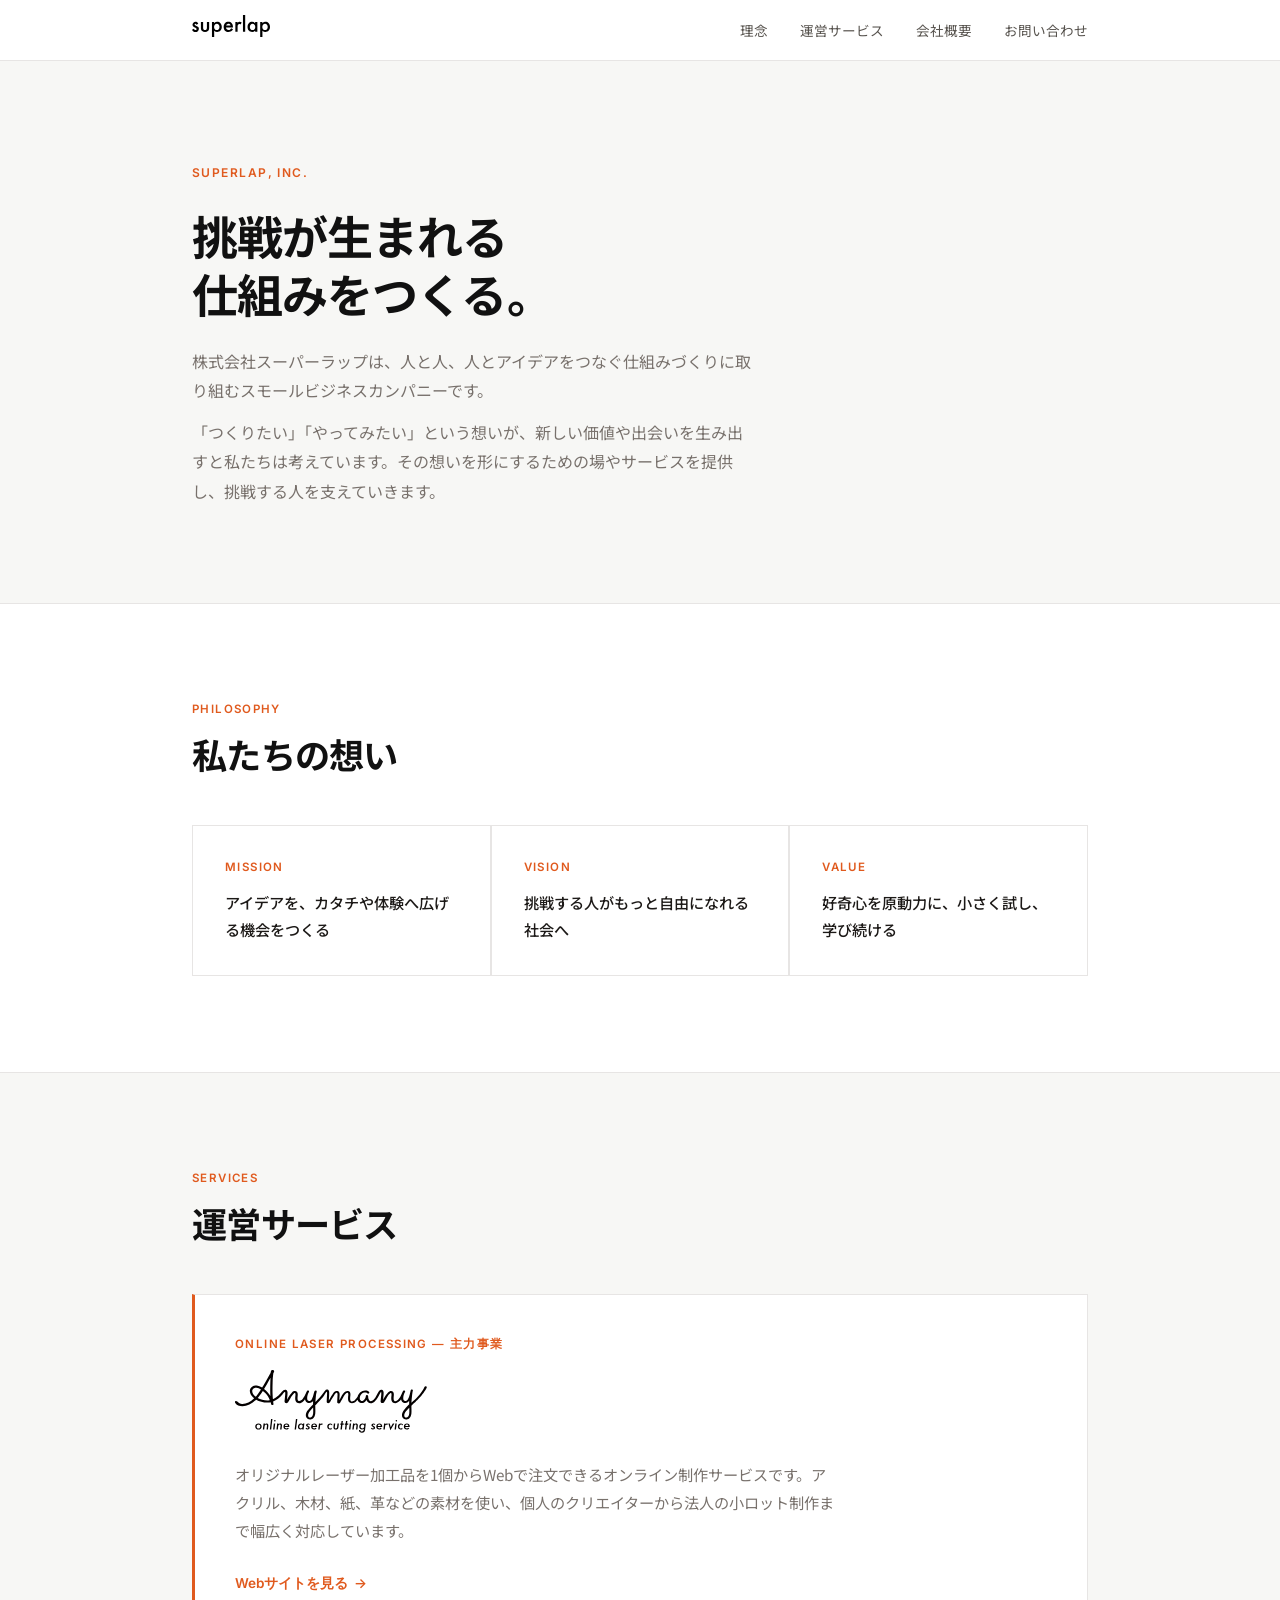
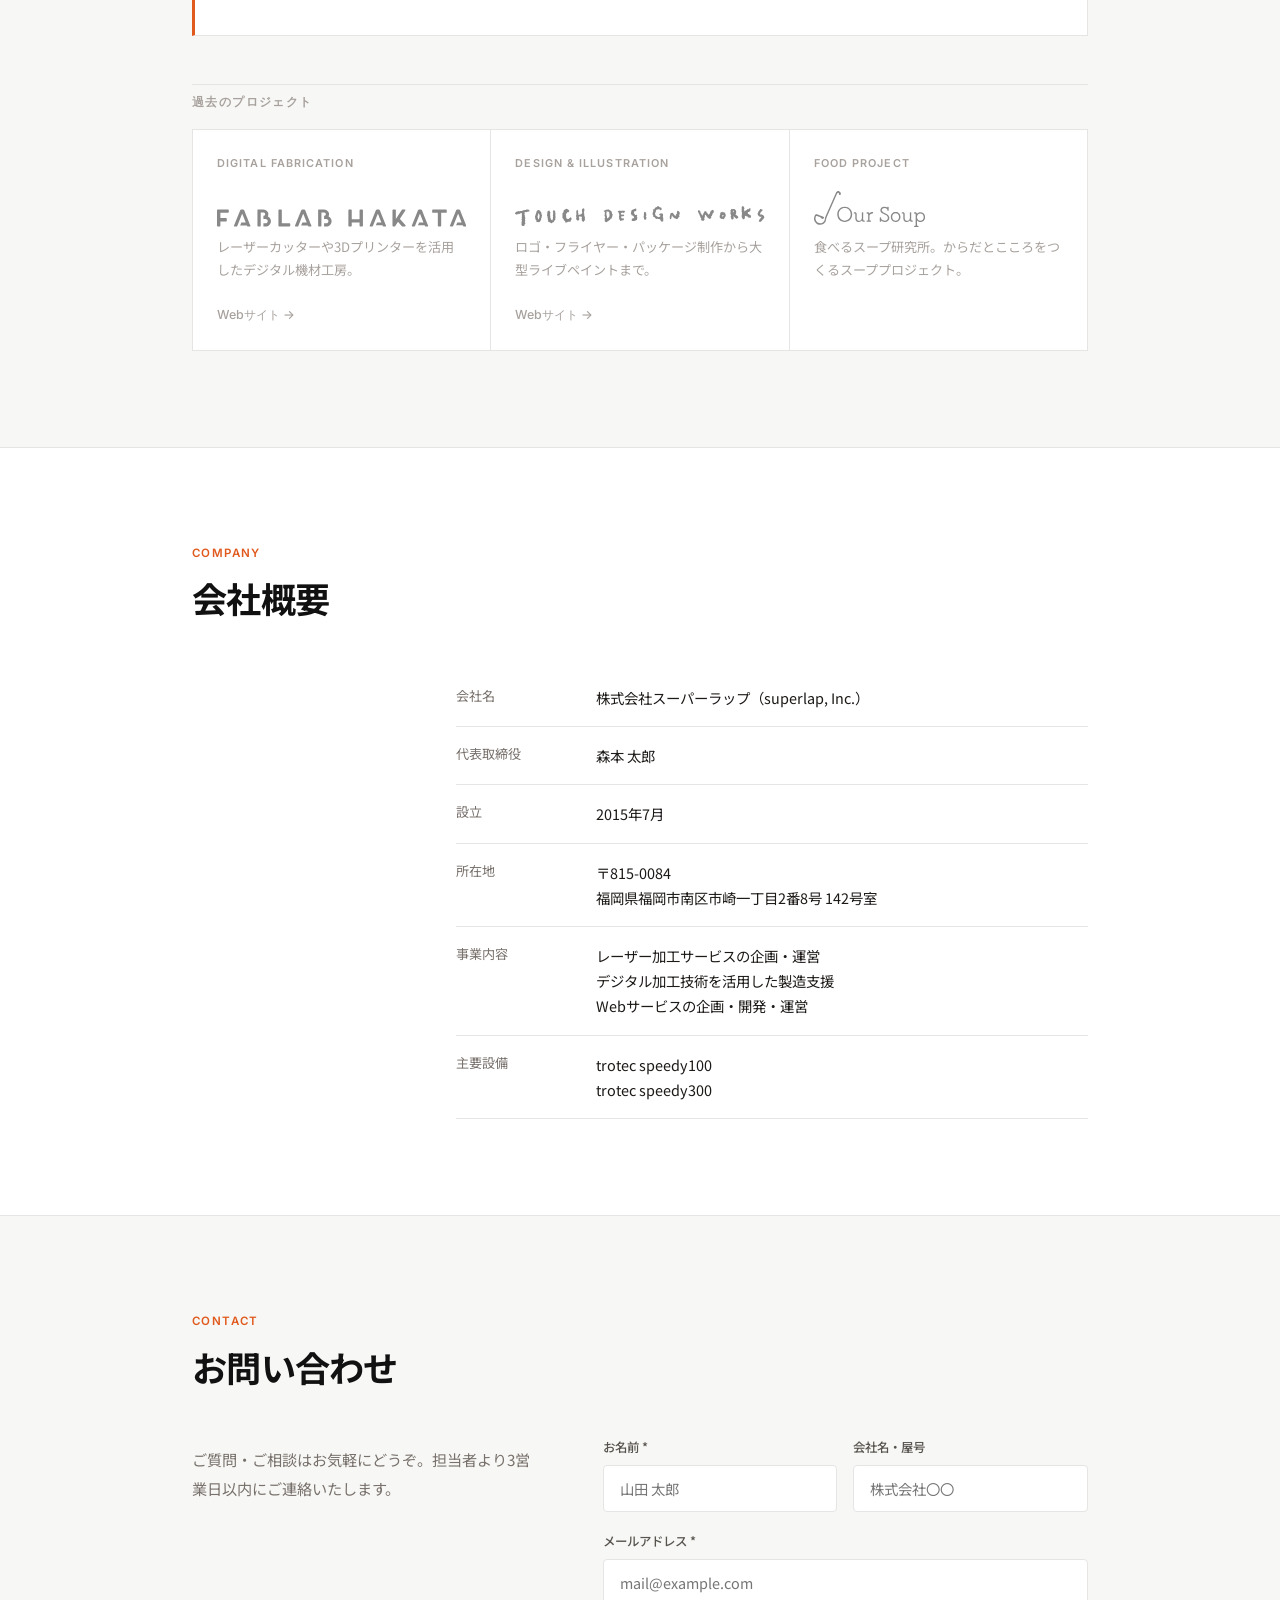
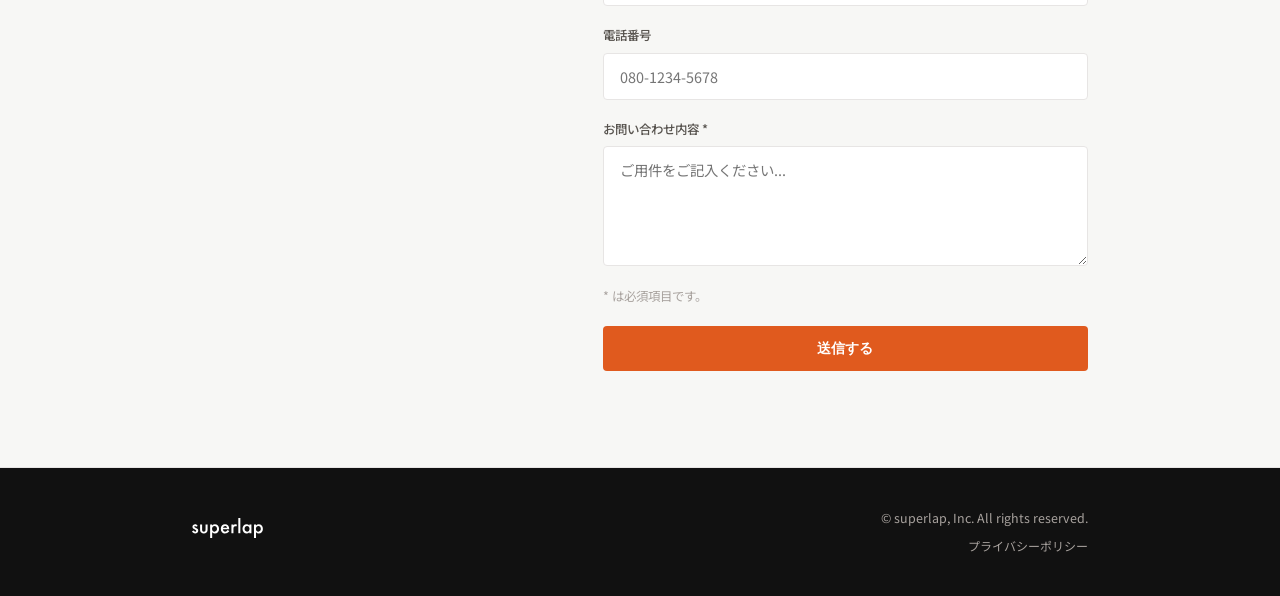
==== commit 826a8a9b: "Fix founding date and add sitemap.xml / robots.txt for SEO - Correct company founding date in index." ====
--- a/index.html
+++ b/index.html
@@ -715,7 +715,7 @@
         <table class="company-table">
           <tr><td>会社名</td><td>株式会社スーパーラップ（superlap, Inc.）</td></tr>
           <tr><td>代表取締役</td><td>森本 太郎</td></tr>
-          <tr><td>設立</td><td>2025年7月</td></tr>
+          <tr><td>設立</td><td>2015年7月</td></tr>
           <tr><td>所在地</td><td>〒815-0084<br>福岡県福岡市南区市崎一丁目2番8号 142号室</td></tr>
           <tr><td>事業内容</td><td>レーザー加工サービスの企画・運営<br>デジタル加工技術を活用した製造支援<br>Webサービスの企画・開発・運営</td></tr>
           <tr><td>主要設備</td><td>trotec speedy100<br>trotec speedy300</td></tr>
